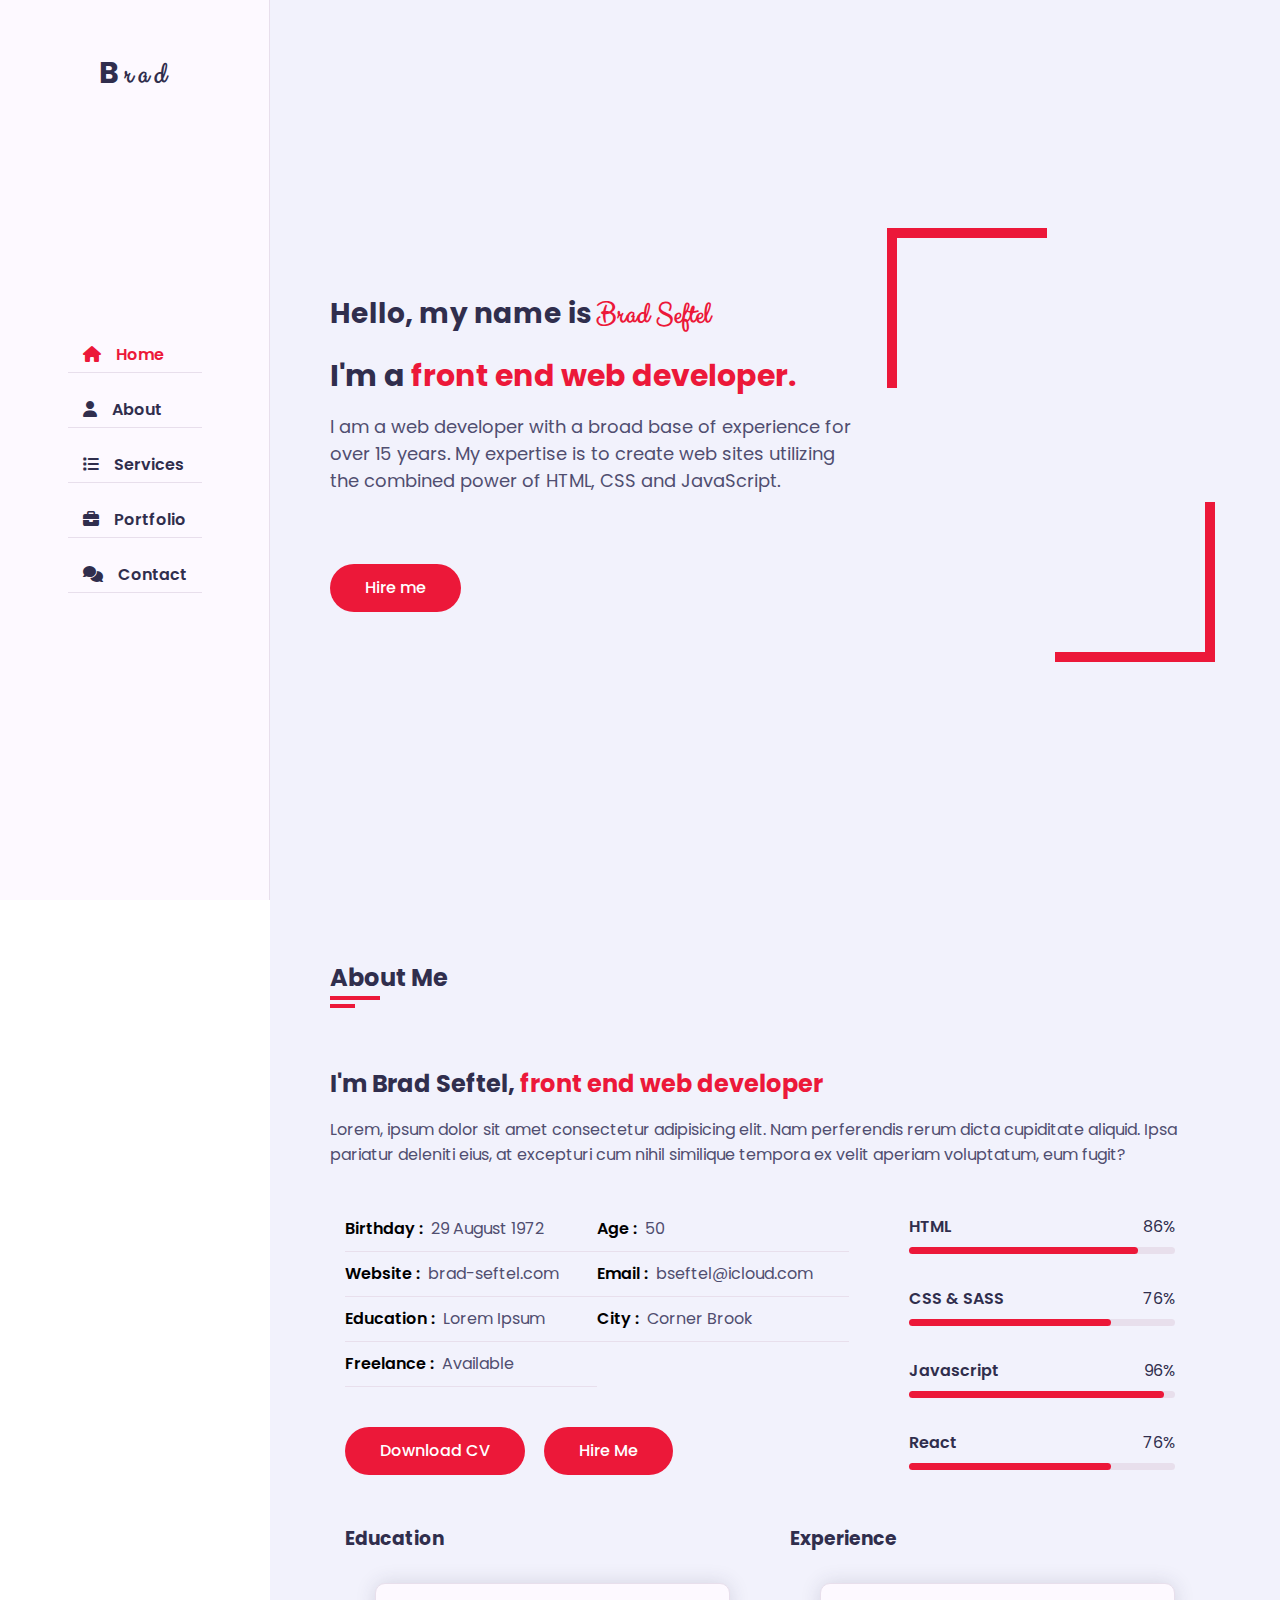
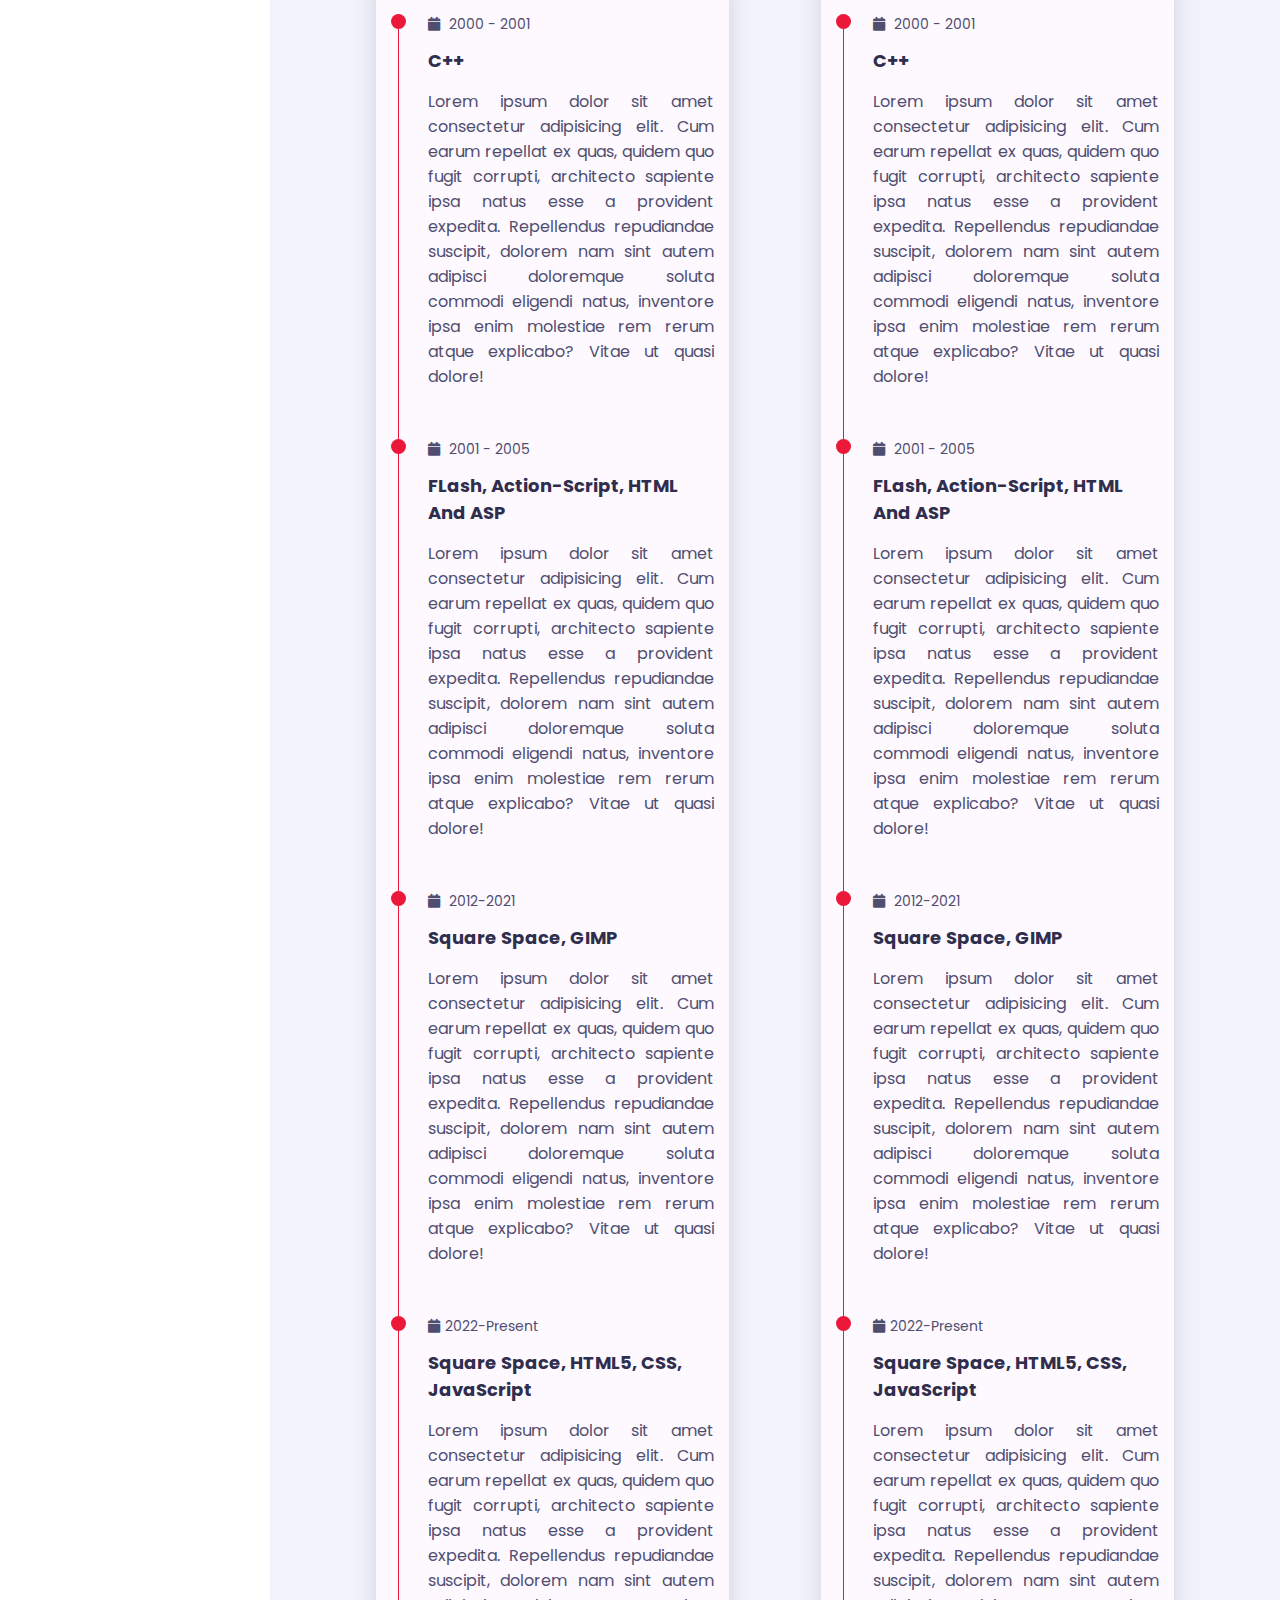
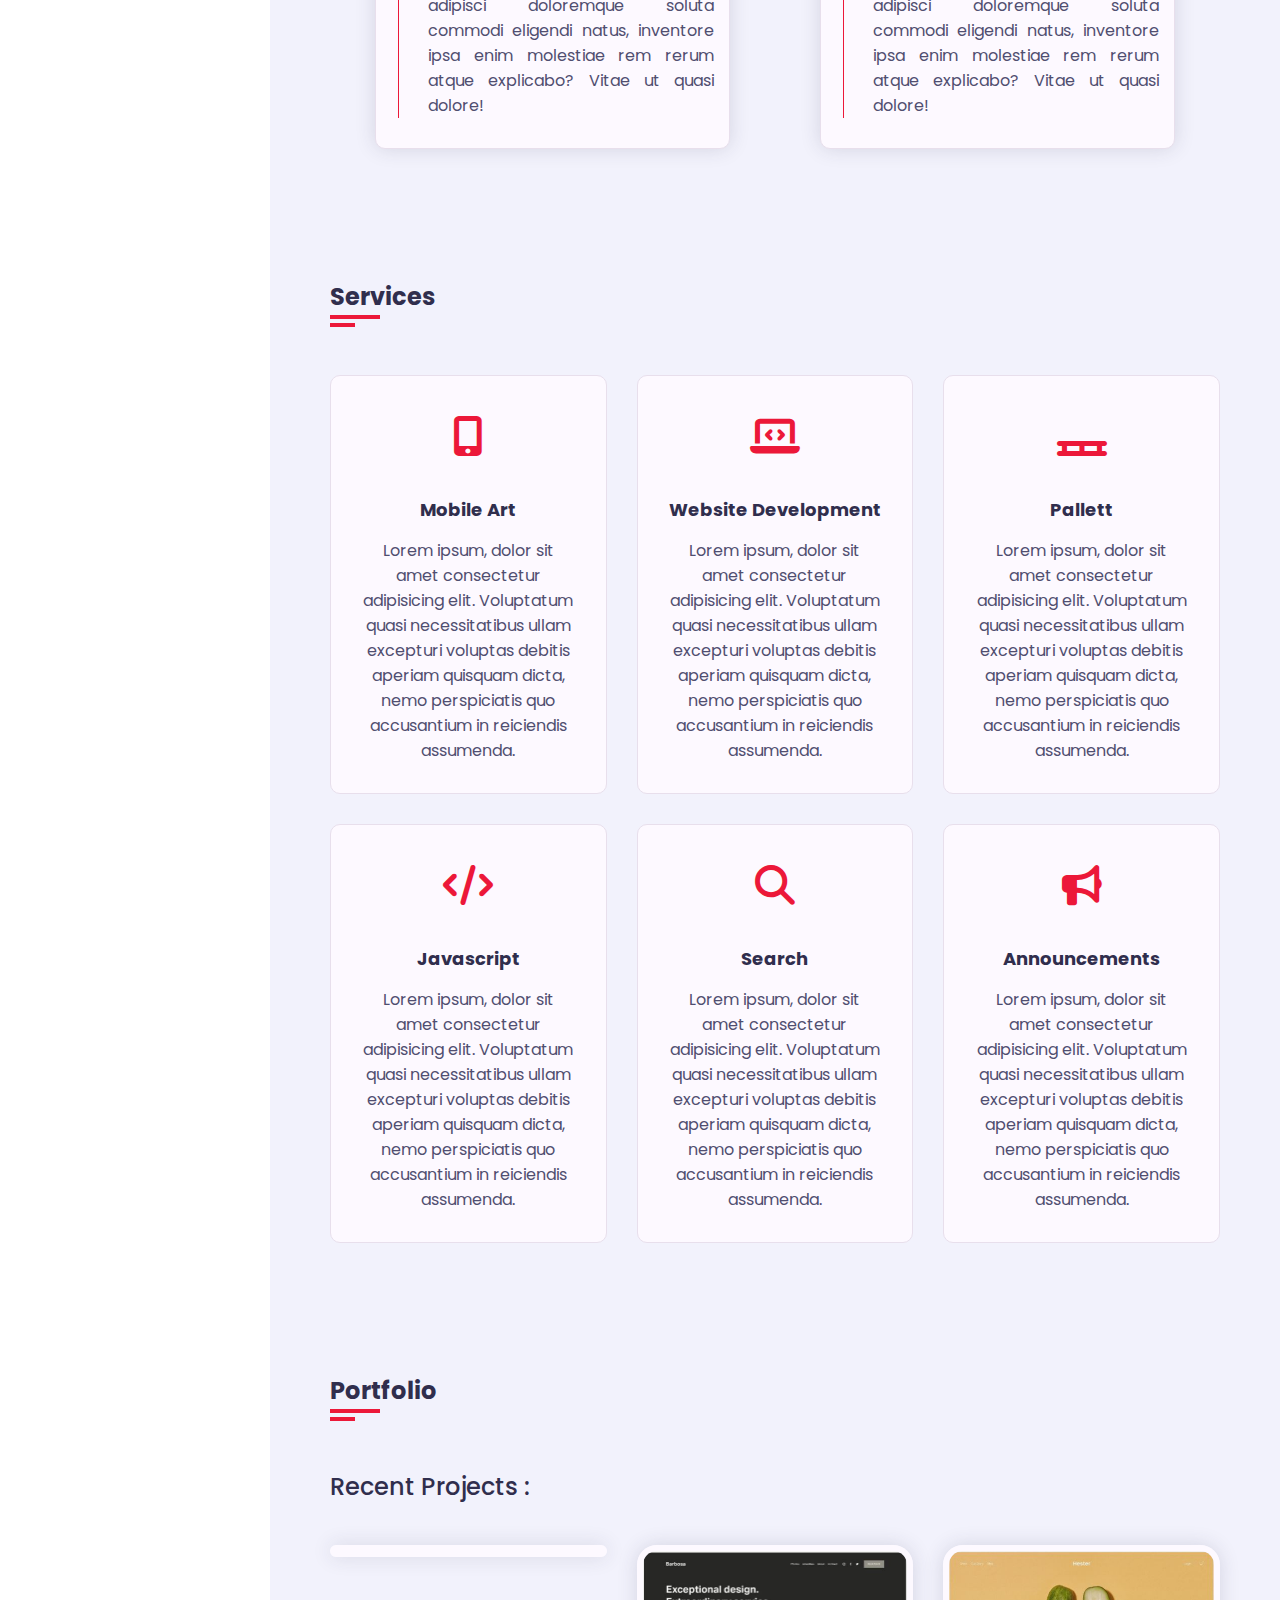
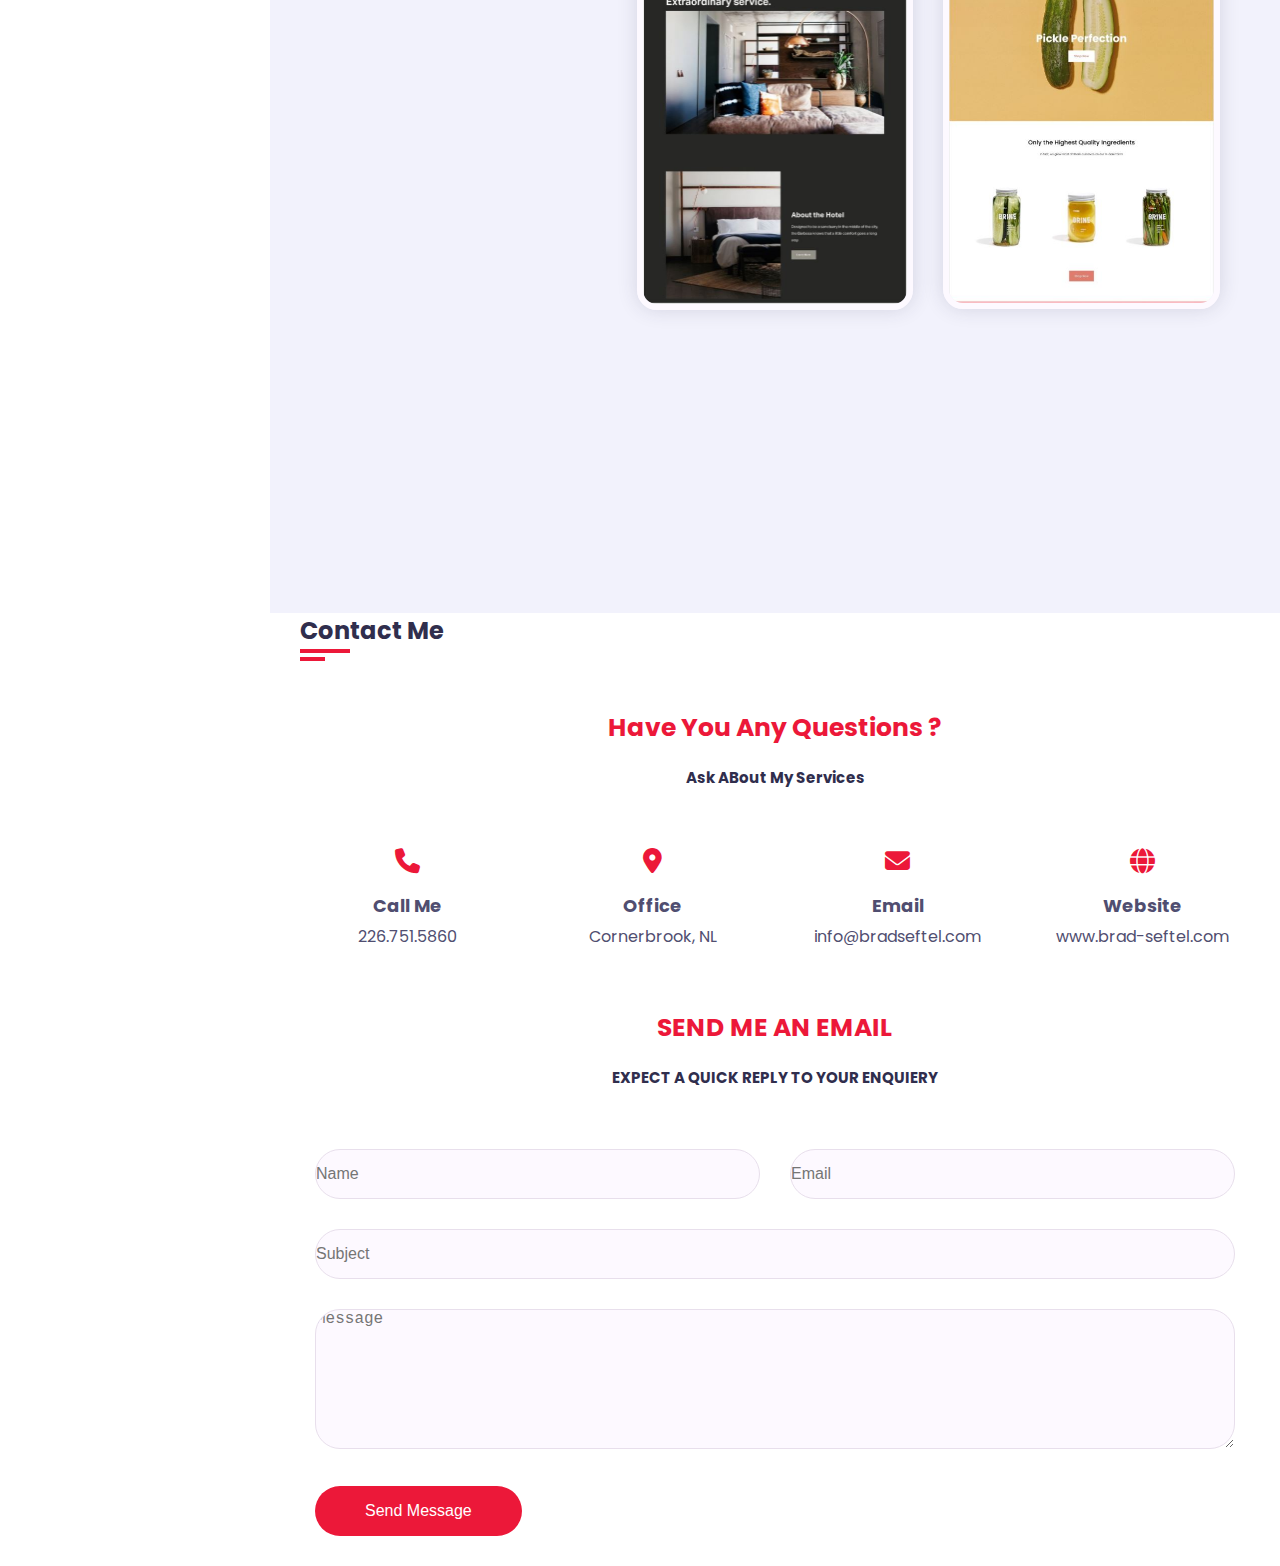
==== Portfolio/index.html @ 66dcc06b "completed basic site" ====
<!DOCTYPE html>
<html lang="en">
  <head name="viewport" content="width=device-width, initial-scale=1">
    <meta charset="utf-8" />

    <!--Link me style sheets-->
    <link rel="stylesheet" type="text/css" href="css/style.css" />
    <link rel="stylesheet" type="text/css" href="css/color.css" />

    <!-- link font-->
    <link rel="stylesheet" href="https://cdnjs.cloudflare.com/ajax/libs/font-awesome/6.2.1/css/all.min.css" />

    <!--Link Google fonts -->
    <link rel="preconnect" href="https://fonts.googleapis.com"/>
    <link rel="preconnect" href="https://fonts.gstatic.com" crossorigin/>
    <link href="https://fonts.googleapis.com/css2?family=Clicker+Script&family=Poppins:wght@300;400;500;600;700&display=swap" rel="stylesheet"/>  
    
    <title>Brad Seftel</title>

  </head>

  <body>
    <!-- Main Container Start -->
    <div class="main-container">
      <!-- ======== Aside Start ========== -->
      <div class="aside">
        <div class="logo">
          <a href="#">B<span>rad</span></a>
        </div>
        <div class="nav-toggler">
          <span></span>
        </div>
        <ul class="nav">
          <li><a href="#" class="active"><i class="fa fa-home"></i>Home</a></li>
          <li><a href="#"><i class="fa fa-user"></i>About</a></li>
          <li><a href="#"><i class="fa fa-list"></i>Services</a></li>
          <li><a href="#"><i class="fa fa-briefcase"></i>Portfolio</a></li>
          <li><a href="#"><i class="fa fa-comments"></i>Contact</a></li>
        </ul>
      </div>
      <!-- ======== Aside End ========== -->

      <!-- ======== Main Content Start ======== -->
      <div class="main-content">
        <!-- ======== Home Section Start ========-->
        <section class="home section">
          <div class="container">
            <div class="row">
              <div class="home-info padd-15">
                <h3 class="hello">Hello, my name is <span class="name">Brad Seftel</span></h3>
                <h3 class="my-profession">I'm a <span class="typing">front end web developer.</span></h3>
                <p>I am a web developer with a broad base of experience for over 15 years. My expertise is to create web sites utilizing the combined power of HTML, CSS and JavaScript.</p>
                <a href="#contact" class="btn hire-me">Hire me</a>
              </div>  
              <div class="home-img padd-15">
                <img src="images/hero.png" alt="">
              </div>
            </div>
          </div>
        </section>
        <!-- ======== Home Section End ========-->
        <!-- ======== About Section Start ========-->
        <section class="about section">
          <div class="container">
            <div class="row">
              <div class="section-title padd-15">
                <h2>About Me</h2>
              </div>
            </div>
            <div class="row">
              <div class="about-content">
                <div class="row">
                  <div class="about-text">
                    <h3>I'm Brad Seftel,<span> front end web developer</span></h3>
                    <p>Lorem, ipsum dolor sit amet consectetur adipisicing elit. Nam perferendis rerum dicta cupiditate aliquid. Ipsa pariatur deleniti eius, at excepturi cum nihil similique tempora ex velit aperiam voluptatum, eum fugit?</p>
                  </div>
                </div> 

                <div class="row"> 
                  <div class="personal-info">
                    <div class="row">
                      <div class="info-item">
                        <p>Birthday : <span>29 August 1972</span></p>
                      </div>
                      <div class="info-item">
                        <p>Age : <span>50</span></p>
                      </div>
                      <div class="info-item">
                        <p>Website : <span>brad-seftel.com</span></p>
                      </div>
                      <div class="info-item">
                        <p>Email : <span>bseftel@icloud.com</span></p>
                      </div>
                      <div class="info-item">
                        <p>Education : <span>Lorem Ipsum</span></p>
                      </div>
                      <div class="info-item">
                        <p>City : <span>Corner Brook</span></p>
                      </div>
                      <div class="info-item">
                        <p>Freelance : <span>Available</span></p>
                      </div>
                    </div>

                    <div class="row">
                      <div class="buttons">
                        <a href="#" class="btn">Download CV</a>
                        <a href="#contact" class="btn hire-me">Hire Me</a>
                      </div>
                    </div>
                  </div>  

                  <div class="skills padd-15">
                    <div class="row">

                      <div class="skill-item padd-15">
                        <h5>HTML</h5>
                        <div class="progress">
                          <div class="progress-in" style="width:86%;"></div>
                          <div class="skill-percent">86%</div>
                        </div>                        
                      </div>

                      <div class="skill-item padd-15">
                        <h5>CSS & SASS</h5>
                        <div class="progress">
                          <div class="progress-in" style="width: 76%;"></div>
                          <div class="skill-percent">76%</div>
                        </div>                                                
                      </div>

                      <div class="skill-item padd-15">
                        <h5>Javascript</h5>
                        <div class="progress">
                          <div class="progress-in" style="width:96%;"></div>
                          <div class="skill-percent">96%</div>
                        </div>                        
                      </div>

                      <div class="skill-item padd-15">
                        <h5>React</h5>
                        <div class="progress">
                          <div class="progress-in" style="width: 76%;"></div>
                          <div class="skill-percent">76%</div>
                        </div>                        
                      </div>
                    </div>
                  </div>
                </div>

                <div class="row">
                  <div class="education padd-15">
                    <h3 class="title">Education</h3>
                    <div class="row">
                      <div class="timeline-box padd-15">
                        <div class="timeline shadow-dark">

                          <!-- ====== timeline item ======== -->
                          <div class="timeline-item">
                            <div class="circle-dot"></div>
                            <h3 class="timeline-date">
                              <i class="fa fa-calendar"></i> 2000 - 2001
                            </h3>
                            <h4 class="timeline-title">C++</h4>
                            <p class="timeline-text">Lorem ipsum dolor sit amet consectetur adipisicing elit. Cum earum repellat ex quas, quidem quo fugit corrupti, architecto sapiente ipsa natus esse a provident expedita. Repellendus repudiandae suscipit, dolorem nam sint autem adipisci doloremque soluta commodi eligendi natus, inventore ipsa enim molestiae rem rerum atque explicabo? Vitae ut quasi dolore!</p>
                          </div>

                          <!-- ====== timeline item ======== -->
                          <div class="timeline-item">
                            <div class="circle-dot"></div>
                            <h3 class="timeline-date">
                              <i class="fa fa-calendar"></i> 2001 - 2005
                            </h3>
                            <h4 class="timeline-title">FLash, Action-Script, HTML and ASP</h4>
                            <p class="timeline-text">Lorem ipsum dolor sit amet consectetur adipisicing elit. Cum earum repellat ex quas, quidem quo fugit corrupti, architecto sapiente ipsa natus esse a provident expedita. Repellendus repudiandae suscipit, dolorem nam sint autem adipisci doloremque soluta commodi eligendi natus, inventore ipsa enim molestiae rem rerum atque explicabo? Vitae ut quasi dolore!</p>
                          </div>

                           <!-- ====== timeline item ======== -->
                           <div class="timeline-item">
                            <div class="circle-dot"></div>
                            <h3 class="timeline-date">
                              <i class="fa fa-calendar"></i> 2012-2021
                            </h3>
                            <h4 class="timeline-title">Square Space, GIMP</h4>
                            <p class="timeline-text">Lorem ipsum dolor sit amet consectetur adipisicing elit. Cum earum repellat ex quas, quidem quo fugit corrupti, architecto sapiente ipsa natus esse a provident expedita. Repellendus repudiandae suscipit, dolorem nam sint autem adipisci doloremque soluta commodi eligendi natus, inventore ipsa enim molestiae rem rerum atque explicabo? Vitae ut quasi dolore!</p>
                          </div>

                          <!-- ====== timeline item ======== -->
                          <div class="timeline-item">
                            <div class="circle-dot"></div>
                            <h3 class="timeline-date">
                              <i class="fa fa-calendar"></i>2022-Present
                            </h3>
                            <h4 class="timeline-title">Square Space, HTML5, CSS, JavaScript</h4>
                            <p class="timeline-text">Lorem ipsum dolor sit amet consectetur adipisicing elit. Cum earum repellat ex quas, quidem quo fugit corrupti, architecto sapiente ipsa natus esse a provident expedita. Repellendus repudiandae suscipit, dolorem nam sint autem adipisci doloremque soluta commodi eligendi natus, inventore ipsa enim molestiae rem rerum atque explicabo? Vitae ut quasi dolore!</p>
                          </div>

                        </div>
                      </div>
                    </div>
                  </div>

                  <div class="experience padd-15">
                    <h3 class="title">Experience</h3>
                    <div class="row">
                      <div class="timeline-box padd-15">
                        <div class="timeline shadow-dark">

                          <!-- ====== timeline item ======== -->
                          <div class="timeline-item">
                            <div class="circle-dot"></div>
                            <h3 class="timeline-date">
                              <i class="fa fa-calendar"></i> 2000 - 2001
                            </h3>
                            <h4 class="timeline-title">C++</h4>
                            <p class="timeline-text">Lorem ipsum dolor sit amet consectetur adipisicing elit. Cum earum repellat ex quas, quidem quo fugit corrupti, architecto sapiente ipsa natus esse a provident expedita. Repellendus repudiandae suscipit, dolorem nam sint autem adipisci doloremque soluta commodi eligendi natus, inventore ipsa enim molestiae rem rerum atque explicabo? Vitae ut quasi dolore!</p>
                          </div>

                          <!-- ====== timeline item ======== -->
                          <div class="timeline-item">
                            <div class="circle-dot"></div>
                            <h3 class="timeline-date">
                              <i class="fa fa-calendar"></i> 2001 - 2005
                            </h3>
                            <h4 class="timeline-title">FLash, Action-Script, HTML and ASP</h4>
                            <p class="timeline-text">Lorem ipsum dolor sit amet consectetur adipisicing elit. Cum earum repellat ex quas, quidem quo fugit corrupti, architecto sapiente ipsa natus esse a provident expedita. Repellendus repudiandae suscipit, dolorem nam sint autem adipisci doloremque soluta commodi eligendi natus, inventore ipsa enim molestiae rem rerum atque explicabo? Vitae ut quasi dolore!</p>
                          </div>

                           <!-- ====== timeline item ======== -->
                           <div class="timeline-item">
                            <div class="circle-dot"></div>
                            <h3 class="timeline-date">
                              <i class="fa fa-calendar"></i> 2012-2021
                            </h3>
                            <h4 class="timeline-title">Square Space, GIMP</h4>
                            <p class="timeline-text">Lorem ipsum dolor sit amet consectetur adipisicing elit. Cum earum repellat ex quas, quidem quo fugit corrupti, architecto sapiente ipsa natus esse a provident expedita. Repellendus repudiandae suscipit, dolorem nam sint autem adipisci doloremque soluta commodi eligendi natus, inventore ipsa enim molestiae rem rerum atque explicabo? Vitae ut quasi dolore!</p>
                          </div>

                          <!-- ====== timeline item ======== -->
                          <div class="timeline-item">
                            <div class="circle-dot"></div>
                            <h3 class="timeline-date">
                              <i class="fa fa-calendar"></i>2022-Present
                            </h3>
                            <h4 class="timeline-title">Square Space, HTML5, CSS, JavaScript</h4>
                            <p class="timeline-text">Lorem ipsum dolor sit amet consectetur adipisicing elit. Cum earum repellat ex quas, quidem quo fugit corrupti, architecto sapiente ipsa natus esse a provident expedita. Repellendus repudiandae suscipit, dolorem nam sint autem adipisci doloremque soluta commodi eligendi natus, inventore ipsa enim molestiae rem rerum atque explicabo? Vitae ut quasi dolore!</p>
                          </div>

                        </div>
                      </div>
                    </div>
                  </div>
                </div>
              </div>
            </div>
          </div>         
        </section>
        <!-- ======== About Section End ========-->
        <!-- ======== Services Section Start ========-->
        <section class="service section">
          <div class="container">
            <div class="row">
              <div class="section-title padd-15">
                <h2>Services</h2>
              </div>
            </div>

            <div class="row">
              <!-- Services Item Start -->
              <div class="service-item padd-15">
                <div class="service-item-inner">
                  <div class="icon">
                    <i class="fa fa-mobile-alt"></i>
                  </div>
                  <h4>Mobile Art</h4>
                  <p>Lorem ipsum, dolor sit amet consectetur adipisicing elit. Voluptatum quasi necessitatibus ullam excepturi voluptas debitis aperiam quisquam dicta, nemo perspiciatis quo accusantium in reiciendis assumenda.</p>
                </div>
              </div>
              <!-- Services Item End --> 
              
               <!-- Services Item Start -->
               <div class="service-item padd-15">
                <div class="service-item-inner">
                  <div class="icon">
                    <i class="fa fa-laptop-code"></i>
                  </div>
                  <h4>Website Development</h4>
                  <p>Lorem ipsum, dolor sit amet consectetur adipisicing elit. Voluptatum quasi necessitatibus ullam excepturi voluptas debitis aperiam quisquam dicta, nemo perspiciatis quo accusantium in reiciendis assumenda.</p>
                </div>
              </div>
              <!-- Services Item End -->

              <!-- Services Item Start -->
              <div class="service-item padd-15">
                <div class="service-item-inner">
                  <div class="icon">
                    <i class="fa fa-pallet"></i>
                  </div>
                  <h4>Pallett</h4>
                  <p>Lorem ipsum, dolor sit amet consectetur adipisicing elit. Voluptatum quasi necessitatibus ullam excepturi voluptas debitis aperiam quisquam dicta, nemo perspiciatis quo accusantium in reiciendis assumenda.</p>
                </div>
              </div>
              <!-- Services Item End -->

               <!-- Services Item Start -->
               <div class="service-item padd-15">
                <div class="service-item-inner">
                  <div class="icon">
                    <i class="fa fa-code"></i>
                  </div>
                  <h4>Javascript</h4>
                  <p>Lorem ipsum, dolor sit amet consectetur adipisicing elit. Voluptatum quasi necessitatibus ullam excepturi voluptas debitis aperiam quisquam dicta, nemo perspiciatis quo accusantium in reiciendis assumenda.</p>
                </div>
              </div>
              <!-- Services Item End -->

              <!-- Services Item Start -->
              <div class="service-item padd-15">
                <div class="service-item-inner">
                  <div class="icon">
                    <i class="fa fa-search"></i>
                  </div>
                  <h4>Search</h4>
                  <p>Lorem ipsum, dolor sit amet consectetur adipisicing elit. Voluptatum quasi necessitatibus ullam excepturi voluptas debitis aperiam quisquam dicta, nemo perspiciatis quo accusantium in reiciendis assumenda.</p>
                </div>
              </div>
              <!-- Services Item End -->

               <!-- Services Item Start -->
               <div class="service-item padd-15">
                <div class="service-item-inner">
                  <div class="icon">
                    <i class="fa fa-bullhorn"></i>
                  </div>
                  <h4>Announcements</h4>
                  <p>Lorem ipsum, dolor sit amet consectetur adipisicing elit. Voluptatum quasi necessitatibus ullam excepturi voluptas debitis aperiam quisquam dicta, nemo perspiciatis quo accusantium in reiciendis assumenda.</p>
                </div>
              </div>
              <!-- Services Item End -->
            </div>
          </div>
        </section>
        <!-- ======== Services Section End ========-->
        <!-- ======== Portfolio Section Start ========-->
        <section class="portfolio section">
          <div class="container">
            <div class="row">
              <div class="section-title padd-15">
                <h2>Portfolio</h2>
              </div>              
            </div>
            <div class="row">
              <div class="portfolio-heading padd-15">
                <h2>Recent Projects :</h2>
              </div>
            </div>
            <div class="row">
              <!-- =========== portfolio item start ========-->
              <div class="portfolio-item padd-15">
                <div class="portfolio-item-inner shadow-dark">
                  <div class="portfolio-img">
                    <img src="images/portfolio-1.jpg" alt="">
                  </div>
                </div>
              </div>
              <!-- =========== portfolio item end ========-->

               <!-- =========== portfolio item start ========-->
               <div class="portfolio-item padd-15">
                <div class="portfolio-item-inner shadow-dark">
                  <div class="portfolio-img">
                    <img src="images/portfolio-2.jpg" alt="">
                  </div>
                </div>
              </div>
              <!-- =========== portfolio item end ========--> 
              
               <!-- =========== portfolio item start ========-->
               <div class="portfolio-item padd-15">
                <div class="portfolio-item-inner shadow-dark">
                  <div class="portfolio-img">
                    <img src="images/portfolio-3.jpg" alt="">
                  </div>
                </div>
              </div>
              <!-- =========== portfolio item end ========--> 
            </div>
          </div>
        </section>           
        <!-- ======== Portfolio Section End ========-->

        <!-- ======== Contact Section Start ========-->
        <section class="contact">

          <div class="container">

            <div class="row">
              <div class="section-title padd-15">
                <h2>Contact Me</h2>
              </div>              
            </div>

            <h3 class="contact-title padd-15">Have You Any Questions ?</h3>
            <h4 class="contact-sub-title">Ask ABout My Services</h4>

            <div class="row">
              <!--  ================== Contact Info Item Start ====================  -->
              <div class="contact-info-item padd-15">
                <div class="icon"> <i class="fa fa-phone"></i></div>
                <h4>Call Me</h4>
                <p>226.751.5860</p>
              </div>
              <!--  ================== Contact Info Item End ====================  -->

              <!--  ================== Contact Info Item Start ====================  -->
              <div class="contact-info-item padd-15">
                <div class="icon"> <i class="fa fa-map-marker-alt"></i></div>
                <h4>Office</h4>
                <p>Cornerbrook, NL</p>
              </div>
              <!--  ================== Contact Info Item End ====================  -->

              <!--  ================== Contact Info Item Start ====================  -->
              <div class="contact-info-item padd-15">
                <div class="icon"> <i class="fa fa-envelope"></i></div>
                <h4>Email</h4>
                <p>info@bradseftel.com</p>
              </div>
              <!--  ================== Contact Info Item End ====================  -->

              <!--  ================== Contact Info Item Start ====================  -->
              <div class="contact-info-item padd-15">
                <div class="icon"> <i class="fa fa-globe"></i></div>
                <h4>Website</h4>
                <p>www.brad-seftel.com</p>
              </div>
              <!--  ================== Contact Info Item End ====================  -->             
            </div>
            <h3 class="contact-title padd-15">SEND ME AN EMAIL</h3>
            <h4 class="contact-sub-title padd-15">EXPECT A QUICK REPLY TO YOUR ENQUIERY</h4>
            
            <!--  ================== Contact Form ====================  -->  
            <div class="row">
              <div class="contact-form pad-15">

                <div class="row">
                  <div class="form-item col-6 padd-15">
                    <div class="form-group">
                      <input type="text" class="form-control" placeholder="Name">
                    </div>
                  </div>                
                
                  <div class="form-item col-6 padd-15">
                    <div class="form-group">
                      <input type="email" class="form-control" placeholder="Email">
                    </div>
                  </div>                
                </div>
                                
                <div class="row">
                  <div class="form-item col-12 padd-15">
                    <div class="form-group">
                      <input type="text" class="form-control" placeholder="Subject">
                    </div>
                  </div>
                </div>

                <div class="row">
                  <div class="form-item col-12 padd-15">
                    <div class="form-group">
                      <textarea name="" id="" class="form-control" placeholder="Message"></textarea>
                    </div>
                  </div>
                </div>                

                <div class="row">
                  <div class="form-item col-12 padd-15">
                    <button type="submit" class="btn">Send Message</button>
                  </div>
                </div>

              </div>
            </div>
          </div>
        </section>
         <!-- ======== Contact Section End ========-->

      </div>
      <!--======== Main Content End ========-->
    </div>
    <!--======== Main Container End ========-->

    <!--======== JS Files ======== -->
    <script src="js/script.js"></script>
  </body>
</html>
---- Portfolio/css/style.css ----
:root{
    --bg-black-900:#f2f2fc;
    --bg-black-100:#fdf9ff;
    --bg-black-50:#e8dfec;
    --text-black-900:#302e4d;
    --text-black-700:#504e70;
}

body{
    line-height: 1.5;
    font-size: 16px;
    font-family: 'Poppins', sans-serif;
}

/* universal selector */
*
{
    margin: 0;
    padding: 0;
    outline: none;
    text-decoration: none;
    box-sizing: border-box;
}

::before; ::after{
    box-sizing: border-box;
}

ul{
    list-style:none;
}

.section{
    background:var(--bg-black-900);
    min-height: 100vh;
    display: block; 
    padding:0 30px ;
    top: 0;
    right: 0;
    z-index: 0;
    opacity: 1;
}

.hidden{
    display: none !important;
}

.main-content{
   padding-left: 270px;
}

.padd-15{
    padding-left: 15px;
    padding-right: 15px;
}

.container{
    max-width: 90rem;
    width: 100%;   
    margin: auto;
}

.section .container{
    padding-top: 60px;
    padding-bottom: 70px;
}

.section-title{
    flex: 0 0 100%;
    max-width: 100%;
    margin-bottom:60px;
}

.section-title h2{
    font-zize: 40px;
    color: var(--text-black-900);
    font-weight:700;
    position: relative;
}

.section-title h2::before{
    content:"";
    height:4px;
    width:50px;
    background-color:var(--skin-color);
    position:absolute;
    top:100%;
    left:0;
}

.section-title h2::after{
    content:"";
    height:4px;
    width:25px;
    background-color:var(--skin-color);
    position:absolute;
    top:100%;
    left:0;
    margin-top: 8px;
}

.row{
    display: flex;
    flex-wrap: wrap;
    margin-left: 15px;
    margin-right: 15px;
    position: relative;
}

.btn{
    font-size: 16px;
    font-weight: 500;
    padding: 12px 35px;
    color: white;
    border-radius: 40px;    
    display: inline-block;
    white-space: nowrap;
    border: none;
    background: var(--skin-color);
    transition: all 0.3s ease;

}

.btn:hover{
    transform: scale(1.05);
}

.shadow-dark{
    box-shadow: 0 0 20px rgba(48, 46, 77, 0.15);
}


/* ASIDE */

.aside{
    width: 270px;
    background: var(--bg-black-100);
    position: fixed;
    left: 0;
    top: 0;
    padding: 10px ;
    height: 100%;
    border-right: 1px solid var(--bg-black-50);
    display: flex;
    justify-content: center;
    align-items: center;
    z-index: 10;
}

.aside .logo{
    position: absolute;
    top: 50px;
    font-size: 30px;
    text-transform: capitalize;
    
}

.aside .logo a{
    color: var(--text-black-900);
    font-weight: 700;
    padding: 15px 20px;
    font-size: 30px;
    letter-spacing: 5px;
    position: relative;
}

.aside .logo a span{
    font-family: 'Clicker Script', cursive;
    font-family: 40px;
}

.aside .logo a::before{
    content: : '';
    position: absolute;
    width: 20px;
    height: 20px;
    border-bottomn: 5px solid var(--skin-color);
    border-left: 5px solid var(--skin-color);
    bottom: 0;
    left: 0;
}

.aside .logo a::after{
    content: : '';
    position: absolute;
    width: 20px;
    height: 20px;
    border-bottomn: 5px solid var(--skin-color);
    border-left: 5px solid var(--skin-color);
    top : 0;
    right: 0;
}

.aside .nav-toggler{
    height: 40px;
    width: 45px;
    border: 1 px solid var(--bg-black-50);
    cursor: pointer;
    position: fixed;
    left: 300px;
    top: 20px;
    border-radius: 5px
    backround: var(--bg-black-100);
    display:flex;
    align-items: center;
    justify-content:center;
}

.aside .nav-toggler span{
    height: 2px;
    width: 18px;
    background-image: var(--skin-color);
    display: inline-block;
    position: relative;
}

.aside .nav-toggler span::before{
    content: : '';
    position: absolute;
    width: 18px;
    height: 2px;
    backround: var(--skin-color);
    top:6px;
    left: 0px;

}

.aside .nav-toggler span::after{
    content: : '';
    position: absolute;
    width: 18px;
    height: 2px;
    backround: var(--skin-color);
    top:6px;
    left: 0px;

}

.aside .nav{
    margin-top: 50px;

}

.aside .nav li{
    margin-bottom: 20px;
    display: block;
}

.aside .nav li a{
    font-size: 16px;
    font-weight: 600;
    display: block;
    border-bottom: 1px solid var(--bg-black-50);
    color: var(--text-black-900);
    padding: 5px 15px;
}

.aside .nav li a.active{
    color: var(--skin-color);
}

.aside .nav li a i{
    margin-right: 15px;

}

/* home */
.home{
    min-height: 100vh;
    display: flex;
    color: var(--text-black-900);
}

.home .home-info{
    flex:0 0 60%;
    max-width: 60%;
}

h3.hello{
    font-size: 28px;
    margin: 15px 0;
}

h3.hello span{
    font-family:'Clicker Script';
    font-size: 30px;
    font-weight: 700;
    color: var(--skin-color);
}

h3.my-profession{
    font-size: 30px;
    margin: 15px 0;
}

.typing
{
    color: var(--skin-color);
}

.home-info p{
    margin-bottom: 70px;
    font-size: 18px;
    color: var(--text-black-700);
}

.home .home-img{
    flex:0 0 40% ;
    max-width: 40%;    
    text-align: center;
    position: relative;    
}


.home-img::before{
    content: '';
    position: absolute;
    height: 150px;
    width: 150px;
    border-top: 10px solid var(--skin-color);
    border-left: 10px solid var(--skin-color);    
    left: 20px;
    top: -50px;    
}

.home-img::after{
    content: '';
    position: absolute;
    height: 150px;
    width: 150px;
    border-bottom: 10px solid var(--skin-color);
    border-right: 10px solid var(--skin-color);
    right:  20px;
    bottom:-50px;
}

.home .home-img img{
    margin:auto;
    border-radius:5px;
    height: 400px;
}

/* About */
.about .about-content{
 flex: 0 0 100%;
 max-width: 100%;
}

.about .about-content .about-text{
    flex: 0 0 100%;
    max-width: 100%;
}

.about .about-content .about-text h3{
    font-size:24px;
    margin-bottom:15px;
    font-weight: 700;
    color: var(--text-black-900);
}

.about .about-content .about-text h3 span{
    color: var(--skin-color);
}

.about .about-content .about-text p{
    font-size:16px;
    line-height:25px;
    color: var(--text-black-700);
}

.about .about-content .personal-info{
    flex: 0 0 60%;
    max-width: 60%;    
    margin-top: 40px;
}
.about .about-content .personal-info .info-item{
    flex: 0 0 50%;
    max-width: 50%;  
}

.about .about-content .personal-info .info-item p{
font-weight: 600;
padding: 10px 0;
font-size: 14;
border-bottom:1px solid var(--bg-black-50);
}
.about .about-content .personal-info .info-item p span{
    font-weight:400;
    color: var(--text-black-700);
    margin-left: 4px;
    display:inline-block;
}

.about .about-content ,.personal-info .buttons{
    margin-top: 30px;
}

.about .about-content ,.personal-info .buttons .btn{
    margin-right: 15px;
    margin-top: 10px;
}

.about .about-content .skills{
    flex: 0 0 40%;
    max-width: 40%;    
    margin-top: 40px;  
}

.about .about-content .skills .skill-item{
flex: 0 0 100%;
max-width: 100%;
}

.about .about-content .skills .skill-item h5{
    line-height: 40px;
    font-weight: 600;
    font-size: 16px;
    color: var(--text-black-900);
    text-transform: capitalize;
}

.about .about-content .skills .skill-item .progress{
background-color: var(--bg-black-50);
height: 7px;
border-radius: 4px;
width: 100%;
position: relative;
}

.about .about-content .skills .skill-item{
    margin-bottom: 25px;
}

.about .about-content .skills .skill-item .progress .progress-in{
    position: absolute;
    left: 0;
    top: 0;
    height: 100%;
    border-radius: 4px;
    background-color: var(--skin-color)
}

.about .about-content .skills .skill-item .skill-percent{
    position: absolute;
    right: 0;
    color: var(--text-black-900);
    top: -40px;
    font-weight: 400;
    line-height: 40px;
}

.about .about-content .education,
.about .about-content .experience{
    flex: 0 0 50%;
    max-width: 50%;
    margin-top: 30px;
    color: var(--text-black-900);    
}

.about .about-content h3.title{
    font-size: 24;
    margin-bottom: 30px;
    font-weight: 700;
    color: var(--text-black-900);
}

.about .about-content .timeline-box{
    flex: 0 0 100%;
    max-width: 100%;
}

.about .about-content .timeline{
    background-color: var(--bg-black-100);
    padding: 30px 15px;
    border: 1px solid var(--bg-black-50);
    border-radius: 10px;
    width: 100%;
    position: relative;
}

.about .about-content .timeline .timeline-item {
    position: relative;
    padding-left: 37px;
    padding-bottom: 50px;
}

.about .about-content .timeline .timeline-item:last-child {
    padding-bottom: 0;
}

.about .about-content .timeline .timeline-item::before {
    content: "";
    width: 1px;
    position: absolute;    
    height: 100%;
    left: 7px;
    top: 0;
    background-color: var(--skin-color);
}

.about .about-content .timeline .circle-dot {
    position: absolute;
    left: 0;
    top: 0;
    height: 15px;
    width: 15px;border-radius: 50%;
    background-color: var(--skin-color);
}

.about .about-content .timeline .timeline-date {
    font-weight: 400;
    font-size: 14px;
    margin-bottom: 12px;
    color: var(--text-black-700);
}

.about .about-content .timeline .timeline-date  .fa {
    margin-right: 5px;    
}

.about .about-content .timeline .timeline-title {
    font-weight: 700;
    font-size: 18px;
    margin-bottom: 15px;
    text-transform: capitalize;
    color: var(--text-black-900);    
}

.about .about-content .timeline .timeline-text {
    line-height: 25px;
    font-size: 16px;
    text-align: justify;
    color: var(--text-black-700);
}

/* sevice section */ 

.service .container {
    padding-bottom: 40px;
}

.service .service-item{
    margin-bottom: 30px;
    flex: 0 0 33.333%;
    max-width: 33.333%;
}

.service .service-item .service-item-inner {
    background-color:  var(--bg-black-100);
    border: 1px solid var(--bg-black-50);
    border-radius: 10px;
    padding: 30px;
    text-align: center;
    transition: all 0.35s ease;
}

.service .service-item .service-item-inner:hover{
    box-shadow: 0 0 20px rgba(48, 46, 77, alpha), 0.15);
}

.service .service-item .service-item-inner .icon {
    height: 60px;
    width: 60px;
    border-radius: 50%;
    display: block;
    
    margin: 0 auto 30px;
    text-align: center;
    transition: all 0.3s ease;
}

.service .service-item .service-item-inner .icon .fa {
    font-size: 40px;
    line-height: 60px;
    color: var(--skin-color);
    transition: all 0.3s ease;
}

.service .service-item .service-item-inner:hover .icon{
    background-color:var(--skin-color);
}

.service .service-item .service-item-inner:hover .icon .fa{
    font-size: 25px;
    color: #ffffff;
}

.service .service-item .service-item-inner h4{
    font-size: 18px;
    margin-bottom: 15px;
    color: var(--text-black-900);
    font-weight: 700;
    text-transform: capitalize;
}

.service .service-item .service-item-inner p{
    font-size: 16px;
    color: var(--text-black-700);
    line-height: 25px;
}

/* portfolio section */

.portfolio .container{
    padding-bottom: 40px;
}

.portfolio .portfolio-heading{
    flex: 0 0 100%;
    max-width: 100%;
    margin-bottom: 40px;
}

.portfolio .portfolio-heading h2{
    color: var(--text-black-900);
    font-weight: 500;
}


.portfolio .portfolio-item {
    flex: 0 0 33.33%;
    max-width: 33.33%;
    margin-bottom: 30px;
}

.portfolio .portfolio-item-inner {
    border: 6px solid var(--bg-black-100);
    border-radius: 20px;
    overflow: hidden;
    cursor: pointer;
}

.portfolio .portfolio-item-inner .portfolio-img img{
    width: 100%;
    display: block;
}

/** contact section**/

.contact-title{
    color: var(--skin-color);
    text-align: center;
    font-size: 25px;
    margin-bottom: 20px;
}

.contact-sub-title{
    color: var(--text-black-900);
    text-align: center;
    font-size: 15px;
    margin-bottom: 60px;
}


.contact .contact-info-item {
    flex: 0 0 100%;
    max-width: 25%;
    text-align: center;
    margin-bottom: 60PX;
}

.contact .contact-info-item .icon {
    display: inline-block ;
}

.contact .contact-info-item .icon .fa {
    font-size: 25px;
    color: var(--skin-color);
}

.contact .contact-info-item h4 {
    font-size: 18px;
    font-weight: 700;
    color: var(--text-black-700);
    text-transform: capitalize;
    margin: 15px 0 5px;
}

.contact .contact-info-item p {
    font-size: 16px;
    line-height: 25px;
    color: var(--text-black-700);
    font-weight: 400;
}

.contact .contact-form {
    flex: 0 0 100%;
    max-width: 100%;
}

.contact .contact-form .col-6{
    flex: 0 0 50%;
    max-width: 50%;   
}

.contact .contact-form .col-12{
    flex: 0 0 100%;
    max-width: 100%;       
}

.contact .contact-form .form-item{
    margin-bottom: 30px;
}

.contact .contact-form .form-item .form-control{
    width: 100%;
    height: 50px;
    border-radius: 25px;
    background: var(--bg-black-100);
    border: 1px solid var(--bg-black-50);
    padding: 10px 25;
    font-size: 16px;
    color: var(--text-black-700);
    transition: all 0.3s ease;
}


.contact .contact-form .form-item .form-control:focus{
    box-shadow: 0 0 20px rgba(48, 47, 77, 0.15);
}

.contact .contact-form .form-item textarea.form-control{
    height: 140px;
}

.contact .contact-form .btn{
    height: 50px;
    padding: 0 50px;
}
---- Portfolio/css/color.css ----
:root
{
    --skin-color: #ec1839;
}
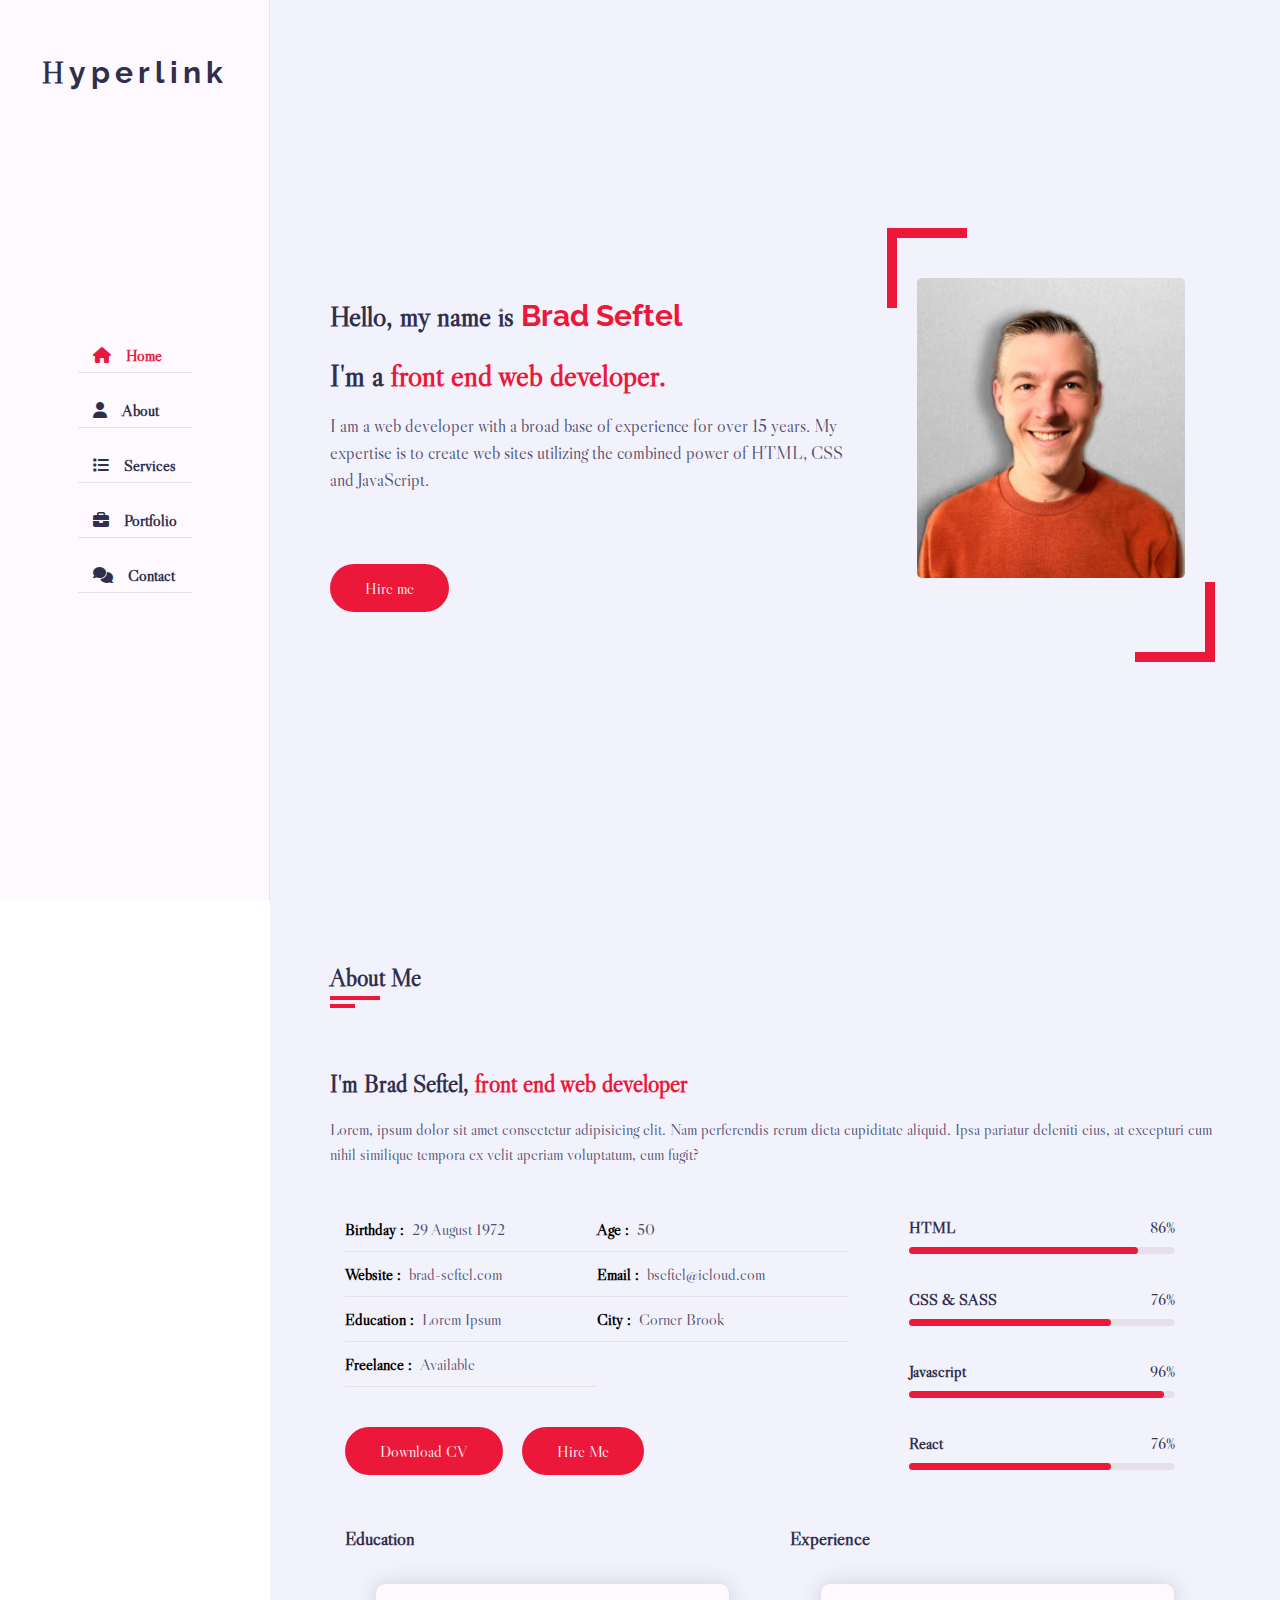
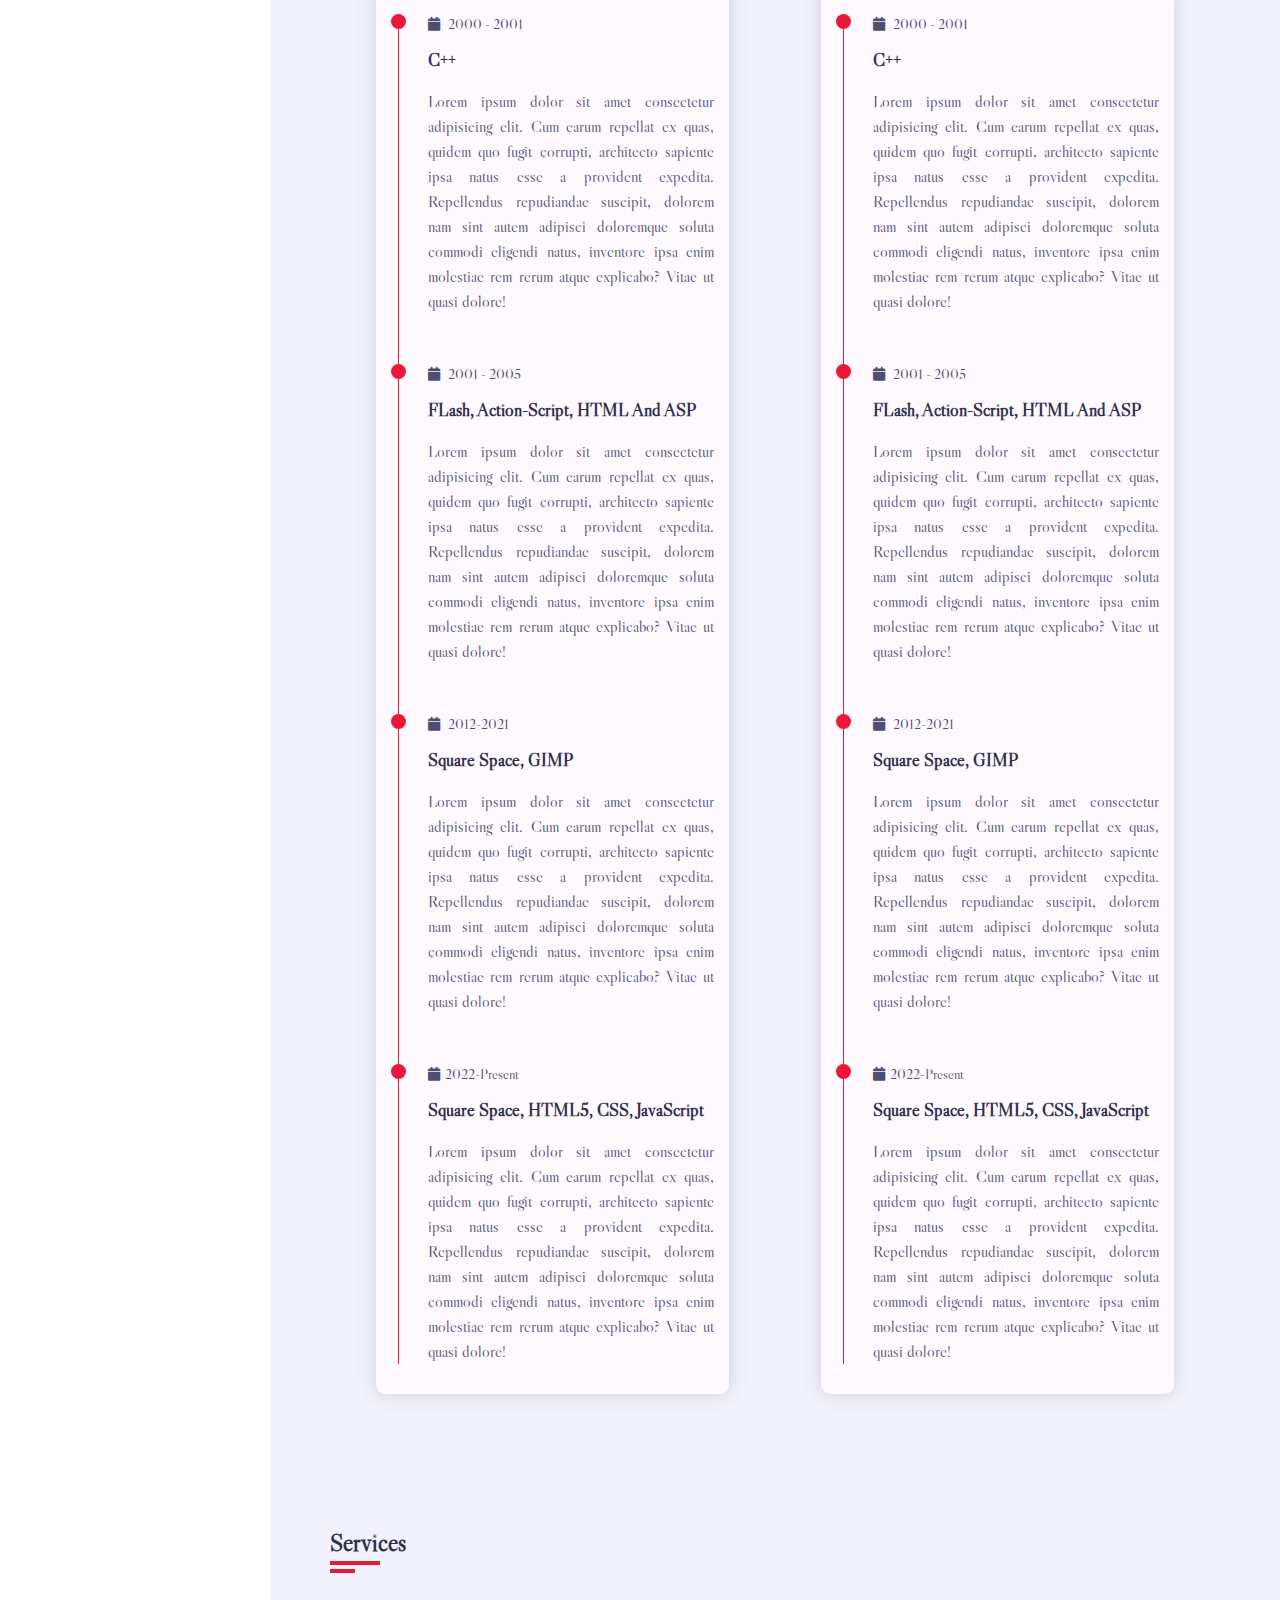
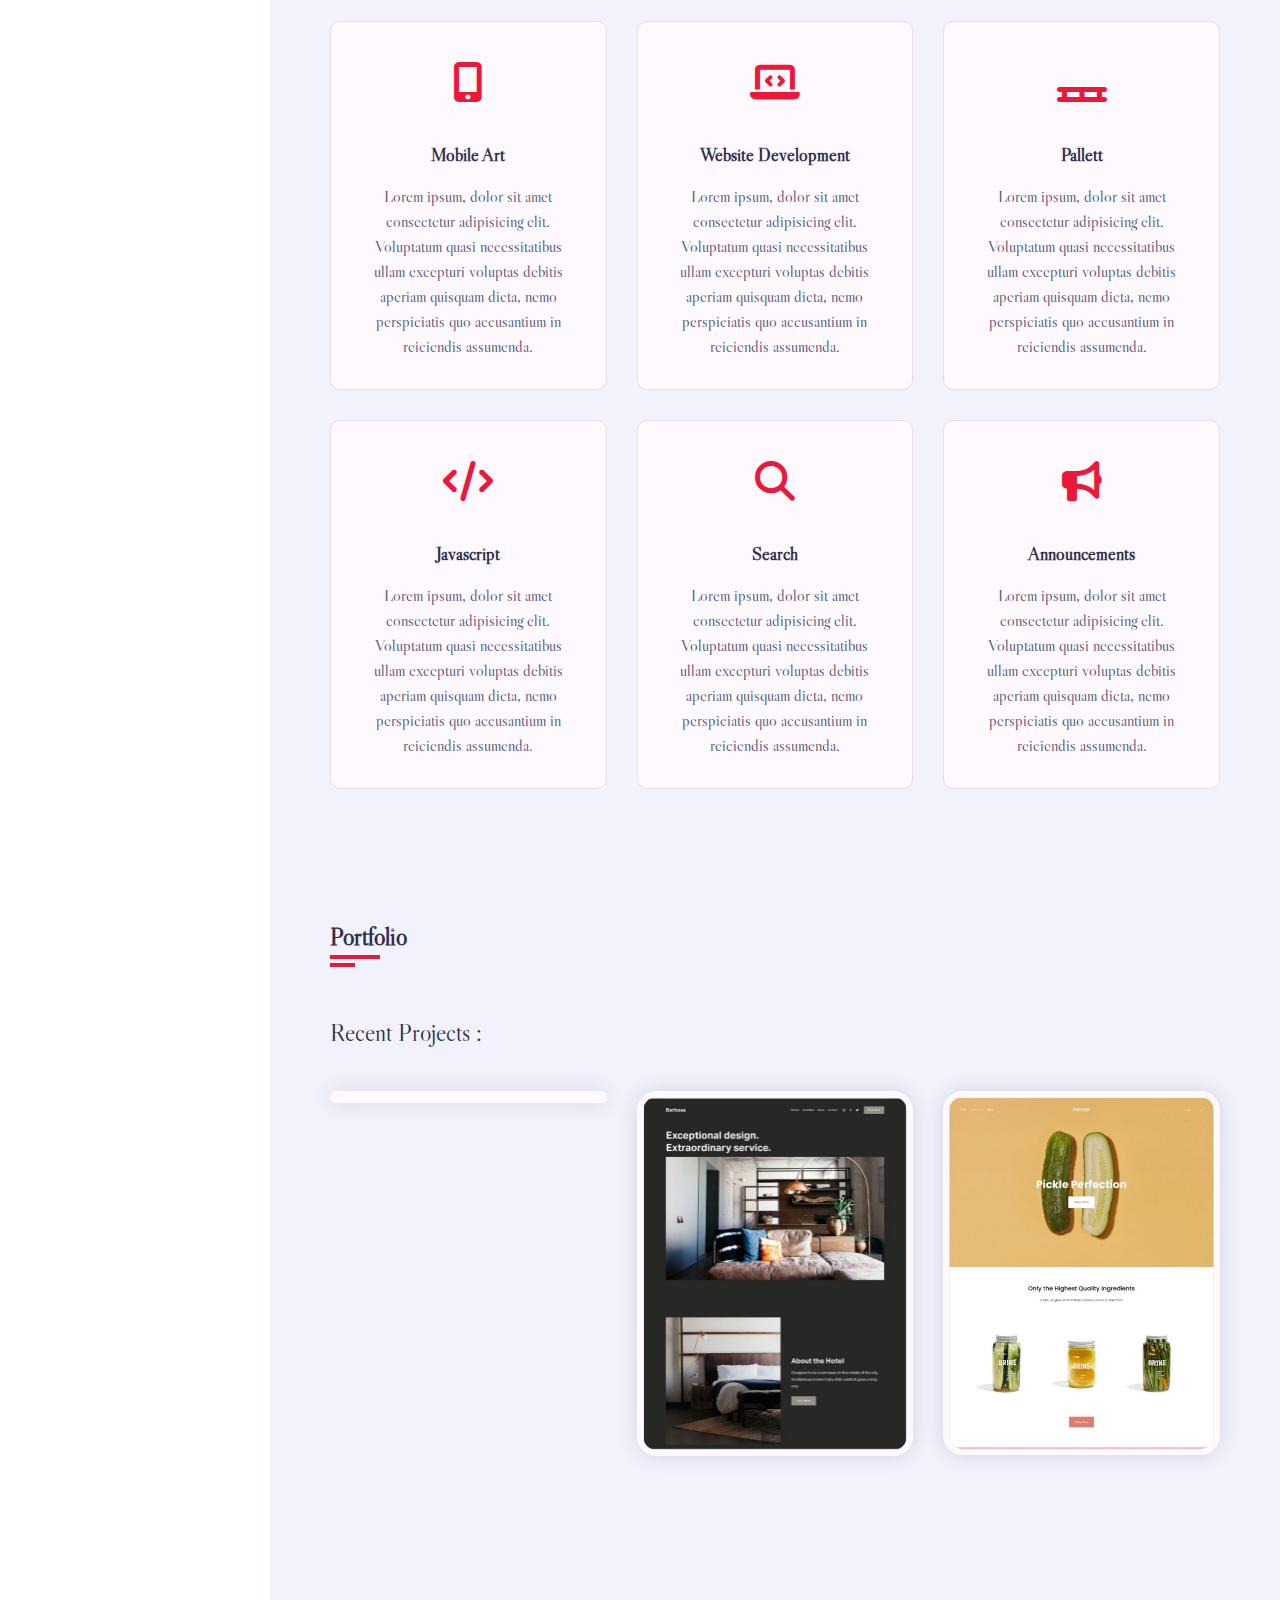
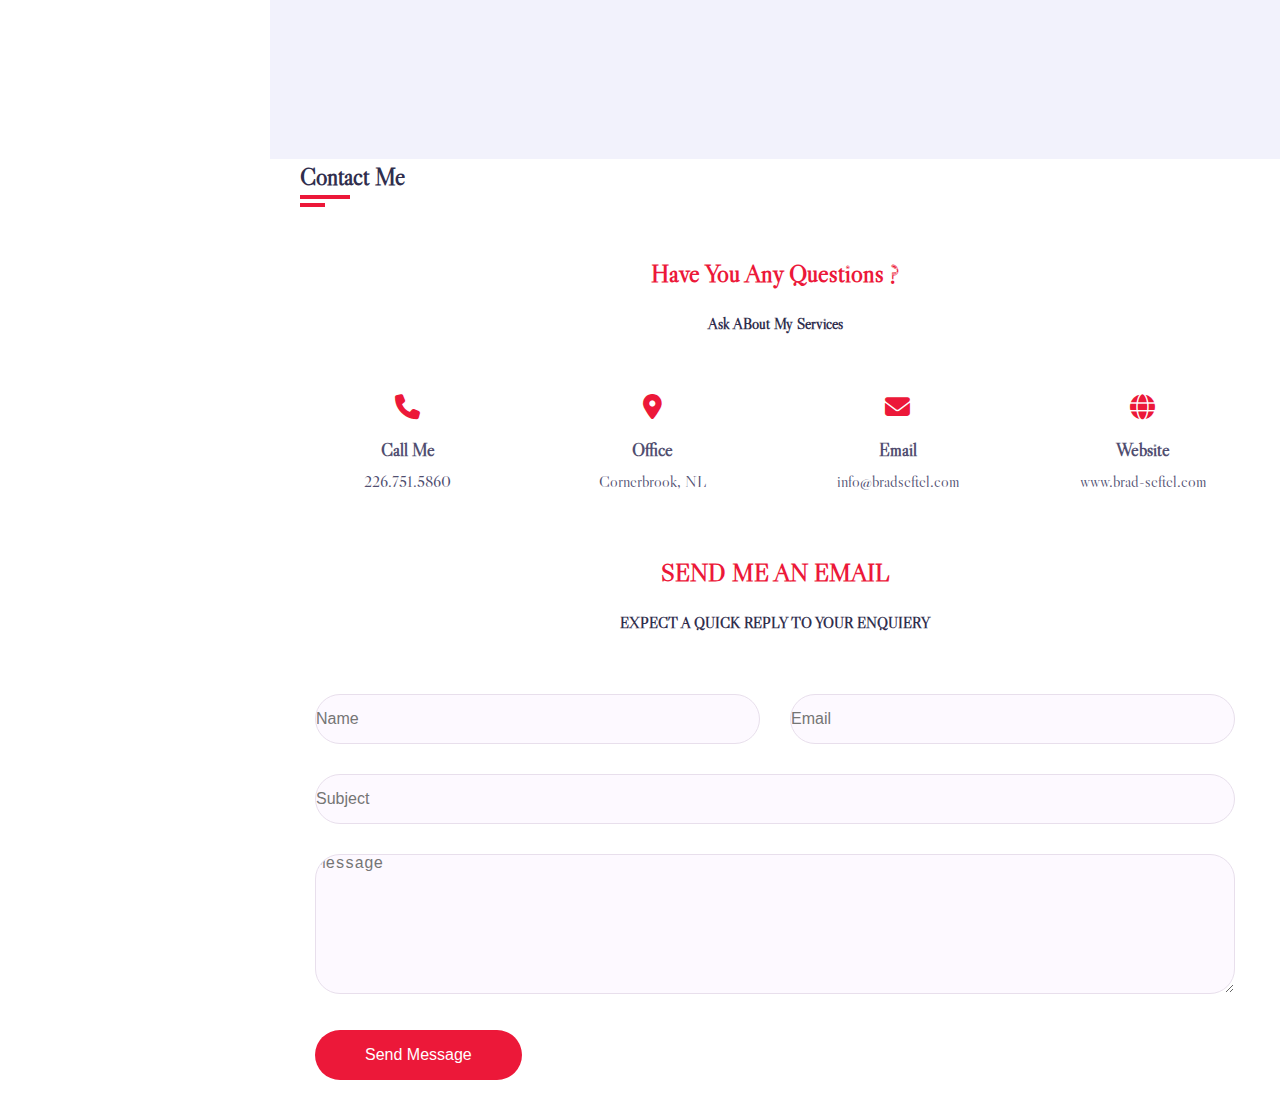
==== commit a3f681ca: "font changes" ====
--- a/Portfolio/index.html
+++ b/Portfolio/index.html
@@ -7,13 +7,17 @@
     <link rel="stylesheet" type="text/css" href="css/style.css" />
     <link rel="stylesheet" type="text/css" href="css/color.css" />
 
-    <!-- link font-->
-    <link rel="stylesheet" href="https://cdnjs.cloudflare.com/ajax/libs/font-awesome/6.2.1/css/all.min.css" />
-
-    <!--Link Google fonts -->
+    <!-- 
     <link rel="preconnect" href="https://fonts.googleapis.com"/>
     <link rel="preconnect" href="https://fonts.gstatic.com" crossorigin/>
-    <link href="https://fonts.googleapis.com/css2?family=Clicker+Script&family=Poppins:wght@300;400;500;600;700&display=swap" rel="stylesheet"/>  
+    <link rel="stylesheet" href="https://fonts.googleapis.com/css2?family=Clicker+Script&family=Poppins:wght@300;400;500;600;700&display=swap"/>
+    
+    -->    
+
+    <!--Link Google fonts and Icons-->
+    <link rel="stylesheet" href="https://cdnjs.cloudflare.com/ajax/libs/font-awesome/6.2.1/css/all.min.css" />
+    <link rel="stylesheet" href="https://fonts.googleapis.com/css?family=Libre+Caslon+Display">
+    <link rel="stylesheet" href="https://fonts.googleapis.com/css?family=Raleway">    
     
     <title>Brad Seftel</title>
 
@@ -22,14 +26,17 @@
   <body>
     <!-- Main Container Start -->
     <div class="main-container">
+
       <!-- ======== Aside Start ========== -->
       <div class="aside">
         <div class="logo">
-          <a href="#">B<span>rad</span></a>
+          <a href="#">H<span>yperlink</span></a>
         </div>
+
         <div class="nav-toggler">
           <span></span>
         </div>
+
         <ul class="nav">
           <li><a href="#" class="active"><i class="fa fa-home"></i>Home</a></li>
           <li><a href="#"><i class="fa fa-user"></i>About</a></li>
@@ -37,6 +44,7 @@
           <li><a href="#"><i class="fa fa-briefcase"></i>Portfolio</a></li>
           <li><a href="#"><i class="fa fa-comments"></i>Contact</a></li>
         </ul>
+
       </div>
       <!-- ======== Aside End ========== -->
 
@@ -53,7 +61,7 @@
                 <a href="#contact" class="btn hire-me">Hire me</a>
               </div>  
               <div class="home-img padd-15">
-                <img src="images/hero.png" alt="">
+                <img src="images/hero.jpeg" alt="">
               </div>
             </div>
           </div>
@@ -67,6 +75,7 @@
                 <h2>About Me</h2>
               </div>
             </div>
+
             <div class="row">
               <div class="about-content">
                 <div class="row">
--- a/Portfolio/css/style.css
+++ b/Portfolio/css/style.css
@@ -9,7 +9,7 @@
 body{
     line-height: 1.5;
     font-size: 16px;
-    font-family: 'Poppins', sans-serif;
+    font-family: 'Libre Caslon Display', sans-serif;
 }
 
 /* universal selector */
@@ -165,11 +165,11 @@
 }
 
 .aside .logo a span{
-    font-family: 'Clicker Script', cursive;
+    font-family: 'Raleway', sans-serif;
     font-family: 40px;
 }
 
-.aside .logo a::before{
+.aside .logo a::before {
     content: : '';
     position: absolute;
     width: 20px;
@@ -282,7 +282,7 @@
 }
 
 h3.hello span{
-    font-family:'Clicker Script';
+    font-family:'Raleway';
     font-size: 30px;
     font-weight: 700;
     color: var(--skin-color);
@@ -315,8 +315,8 @@
 .home-img::before{
     content: '';
     position: absolute;
-    height: 150px;
-    width: 150px;
+    height: 70px;
+    width: 70px;
     border-top: 10px solid var(--skin-color);
     border-left: 10px solid var(--skin-color);    
     left: 20px;
@@ -326,8 +326,8 @@
 .home-img::after{
     content: '';
     position: absolute;
-    height: 150px;
-    width: 150px;
+    height: 70px;
+    width: 70px;
     border-bottom: 10px solid var(--skin-color);
     border-right: 10px solid var(--skin-color);
     right:  20px;
@@ -337,7 +337,7 @@
 .home .home-img img{
     margin:auto;
     border-radius:5px;
-    height: 400px;
+    height: 300px;
 }
 
 /* About */
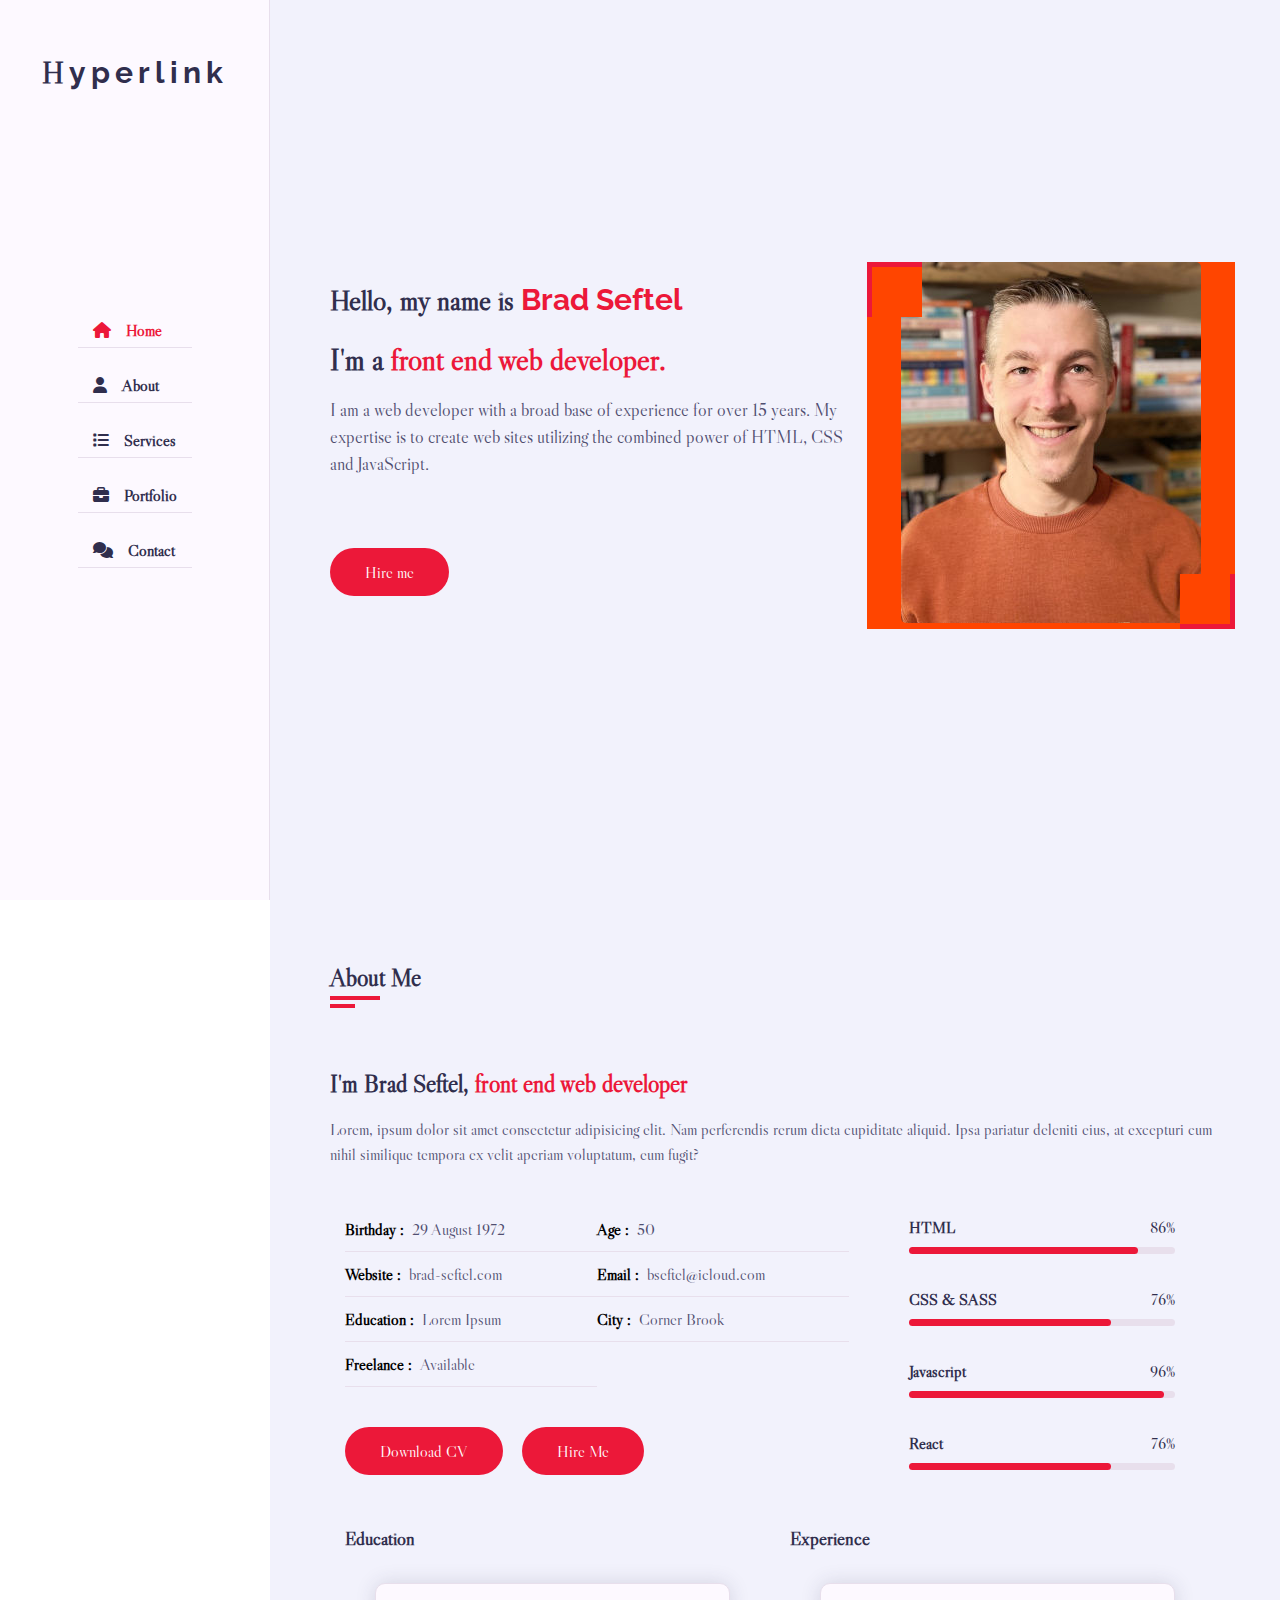
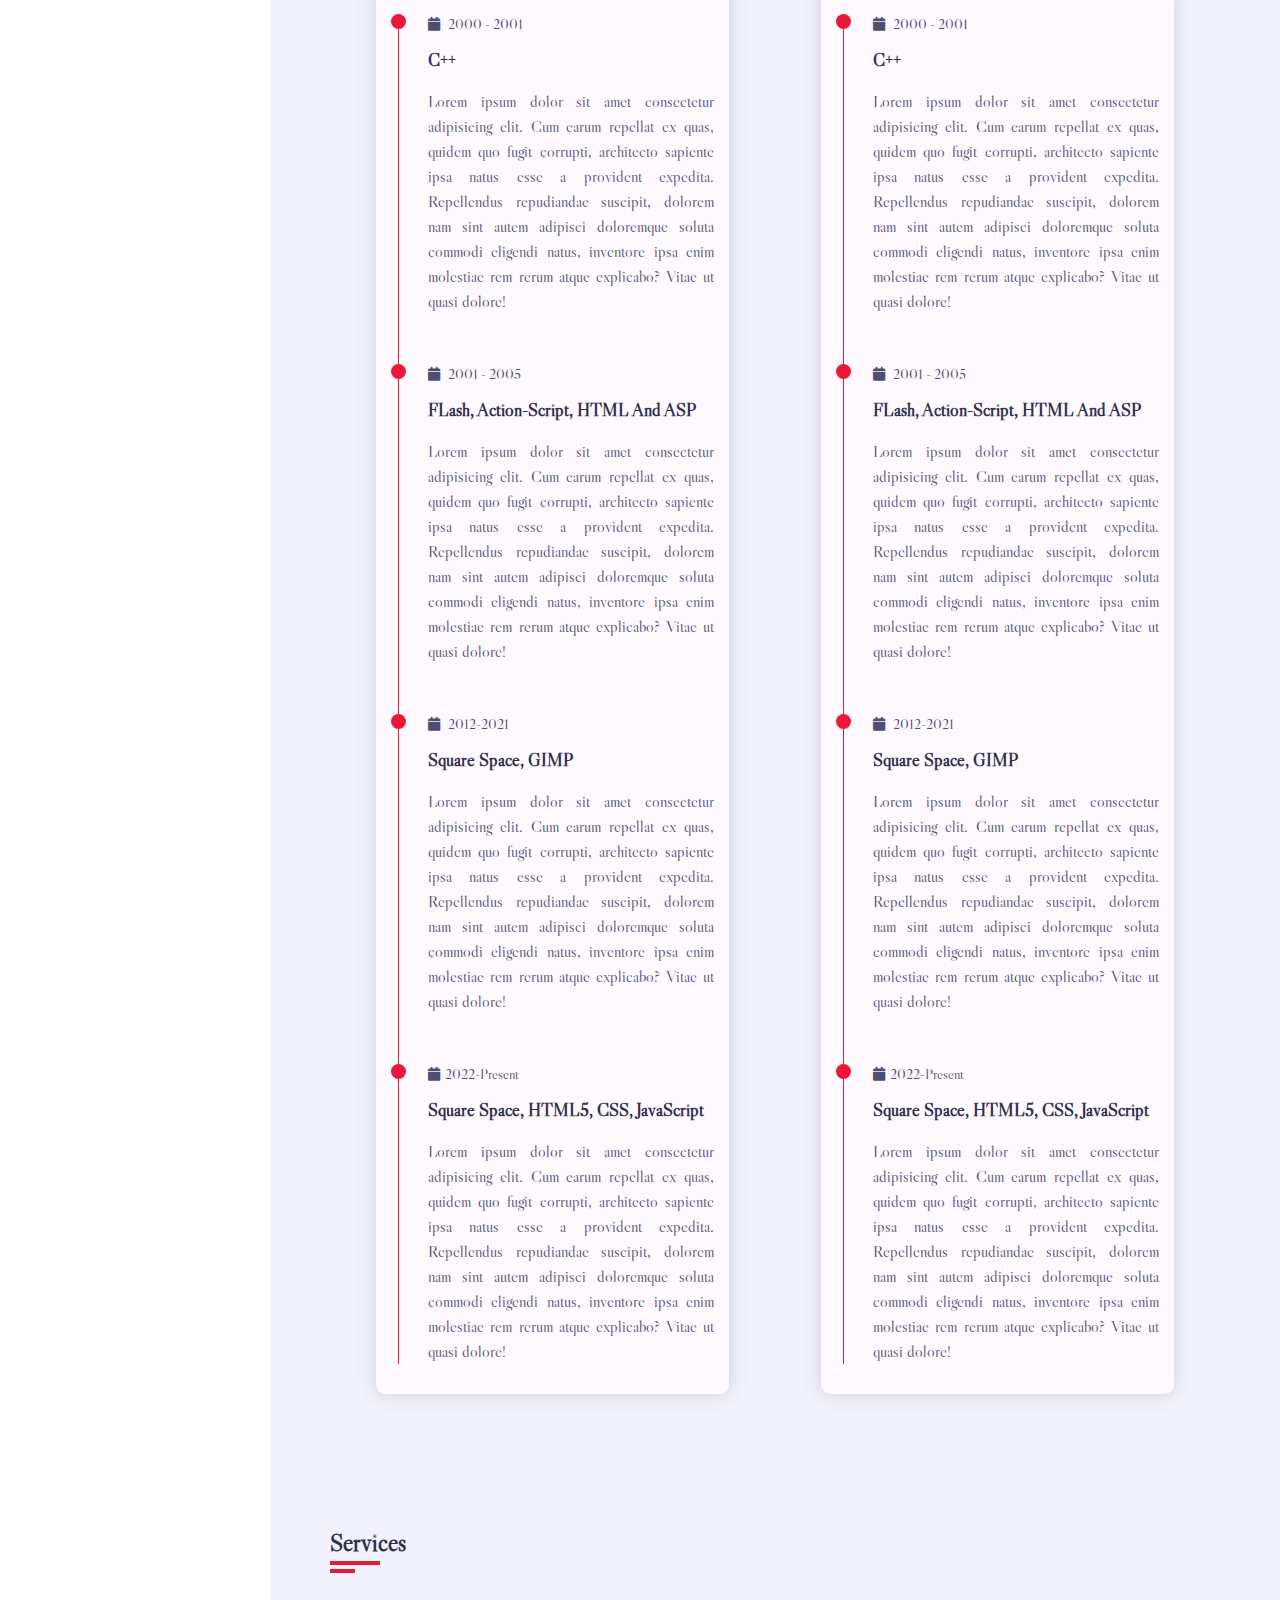
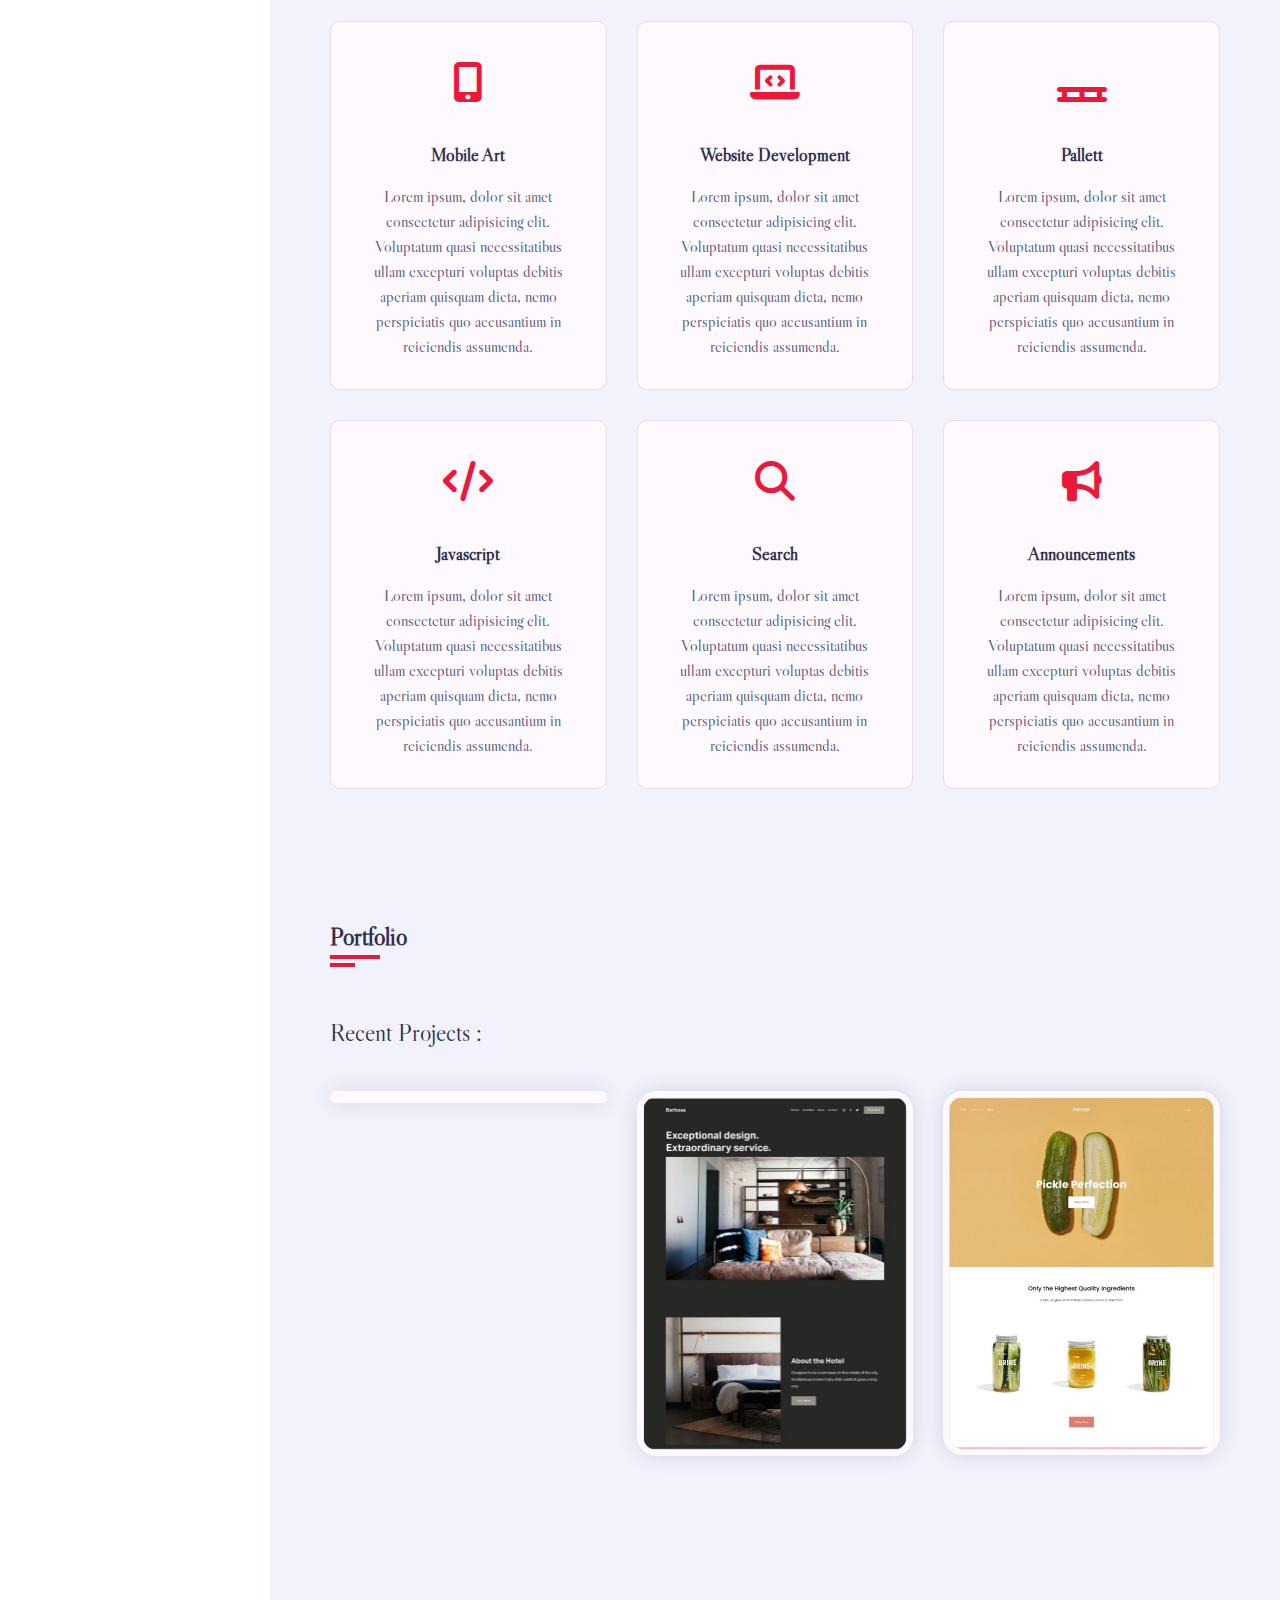
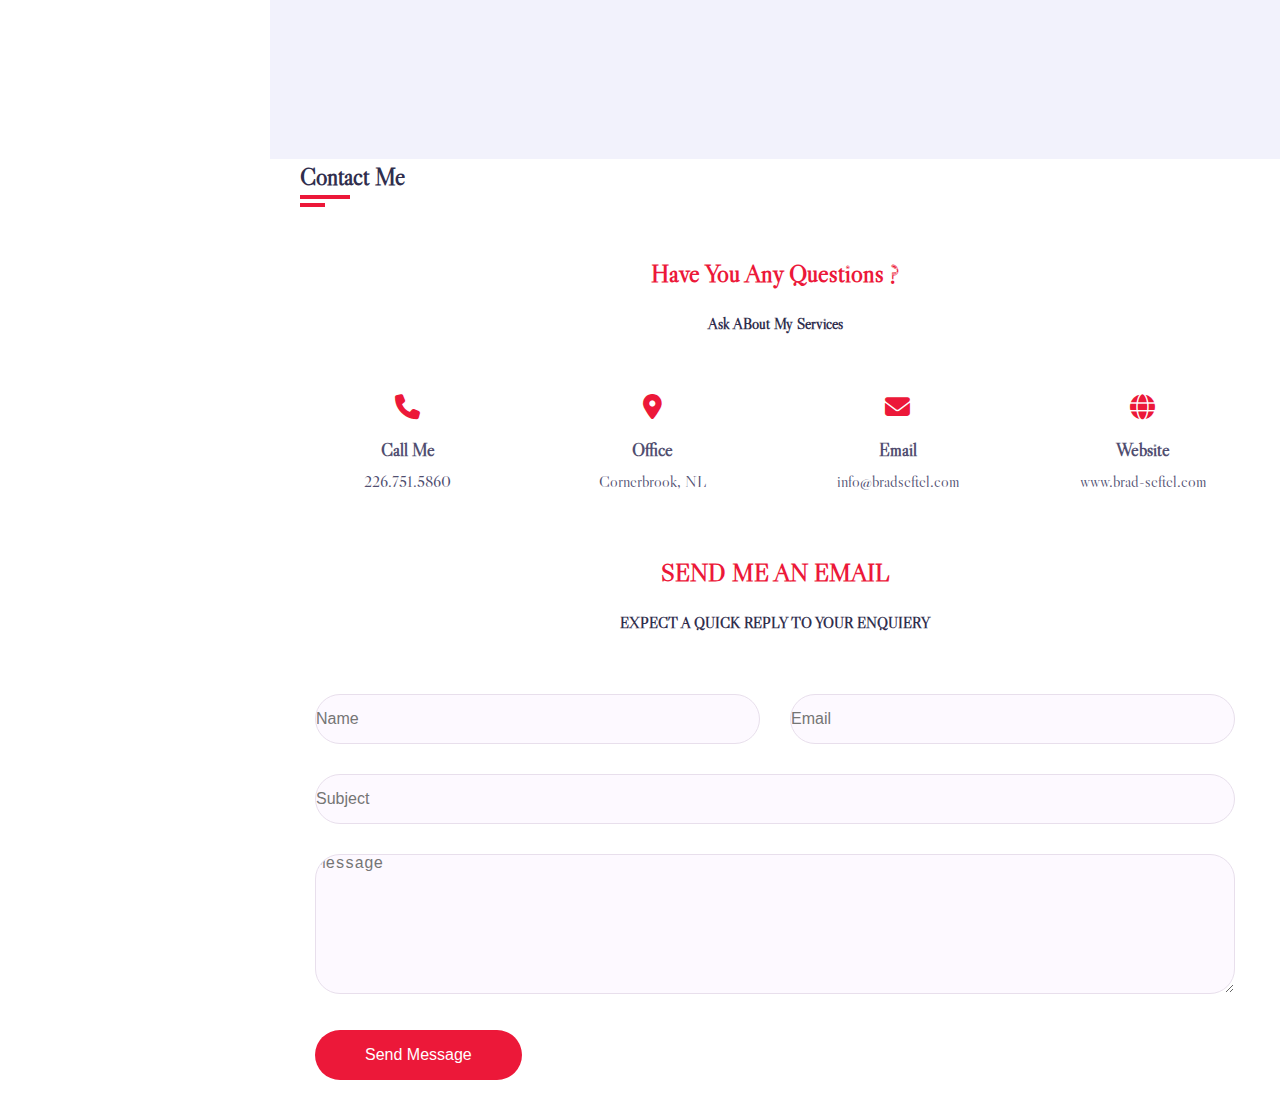
==== commit fad63d17: "solved image issue" ====
--- a/Portfolio/index.html
+++ b/Portfolio/index.html
@@ -50,8 +50,9 @@
 
       <!-- ======== Main Content Start ======== -->
       <div class="main-content">
-        <!-- ======== Home Section Start ========-->
-        <section class="home section">
+        
+        
+        <section class="home section"><!-- ======== Home Section Start ========-->
           <div class="container">
             <div class="row">
               <div class="home-info padd-15">
@@ -65,8 +66,9 @@
               </div>
             </div>
           </div>
-        </section>
-        <!-- ======== Home Section End ========-->
+        </section><!-- ======== Home Section End ========-->
+
+
         <!-- ======== About Section Start ========-->
         <section class="about section">
           <div class="container">
--- a/Portfolio/css/style.css
+++ b/Portfolio/css/style.css
@@ -237,8 +237,7 @@
 }
 
 .aside .nav{
-    margin-top: 50px;
-
+   /* margin-top: 50px;*/
 }
 
 .aside .nav li{
@@ -305,40 +304,44 @@
 }
 
 .home .home-img{
-    flex:0 0 40% ;
+    flex:0 0 40%;
     max-width: 40%;    
-    text-align: center;
-    position: relative;    
-}
-
-
-.home-img::before{
-    content: '';
-    position: absolute;
-    height: 70px;
-    width: 70px;
-    border-top: 10px solid var(--skin-color);
-    border-left: 10px solid var(--skin-color);    
-    left: 20px;
-    top: -50px;    
-}
-
-.home-img::after{
-    content: '';
-    position: absolute;
-    height: 70px;
-    width: 70px;
-    border-bottom: 10px solid var(--skin-color);
-    border-right: 10px solid var(--skin-color);
-    right:  20px;
-    bottom:-50px;
+    text-align: center;    
+    position: relative;
+    background: orangered;
 }
 
 .home .home-img img{
     margin:auto;
     border-radius:5px;
-    height: 300px;
-}
+    max-width: 100%;
+    max-height: 100%;
+}
+
+.home-img::before{
+    content:'';
+    background: orangered;
+    position: absolute;
+    height: 50px;
+    width: 50px;
+    border-top: 5px solid var(--skin-color);
+    border-left: 5px solid var(--skin-color); 
+    left: 0px;
+    top:0px;     
+}
+
+.home-img::after{
+    content:'';
+    background: orangered;
+    position: absolute;
+    height: 50px;
+    width: 50px;
+    border-bottom: 5px solid var(--skin-color);
+    border-right: 5px solid var(--skin-color);
+    right: 0px;
+    bottom:0px;
+}
+
 
 /* About */
 .about .about-content{
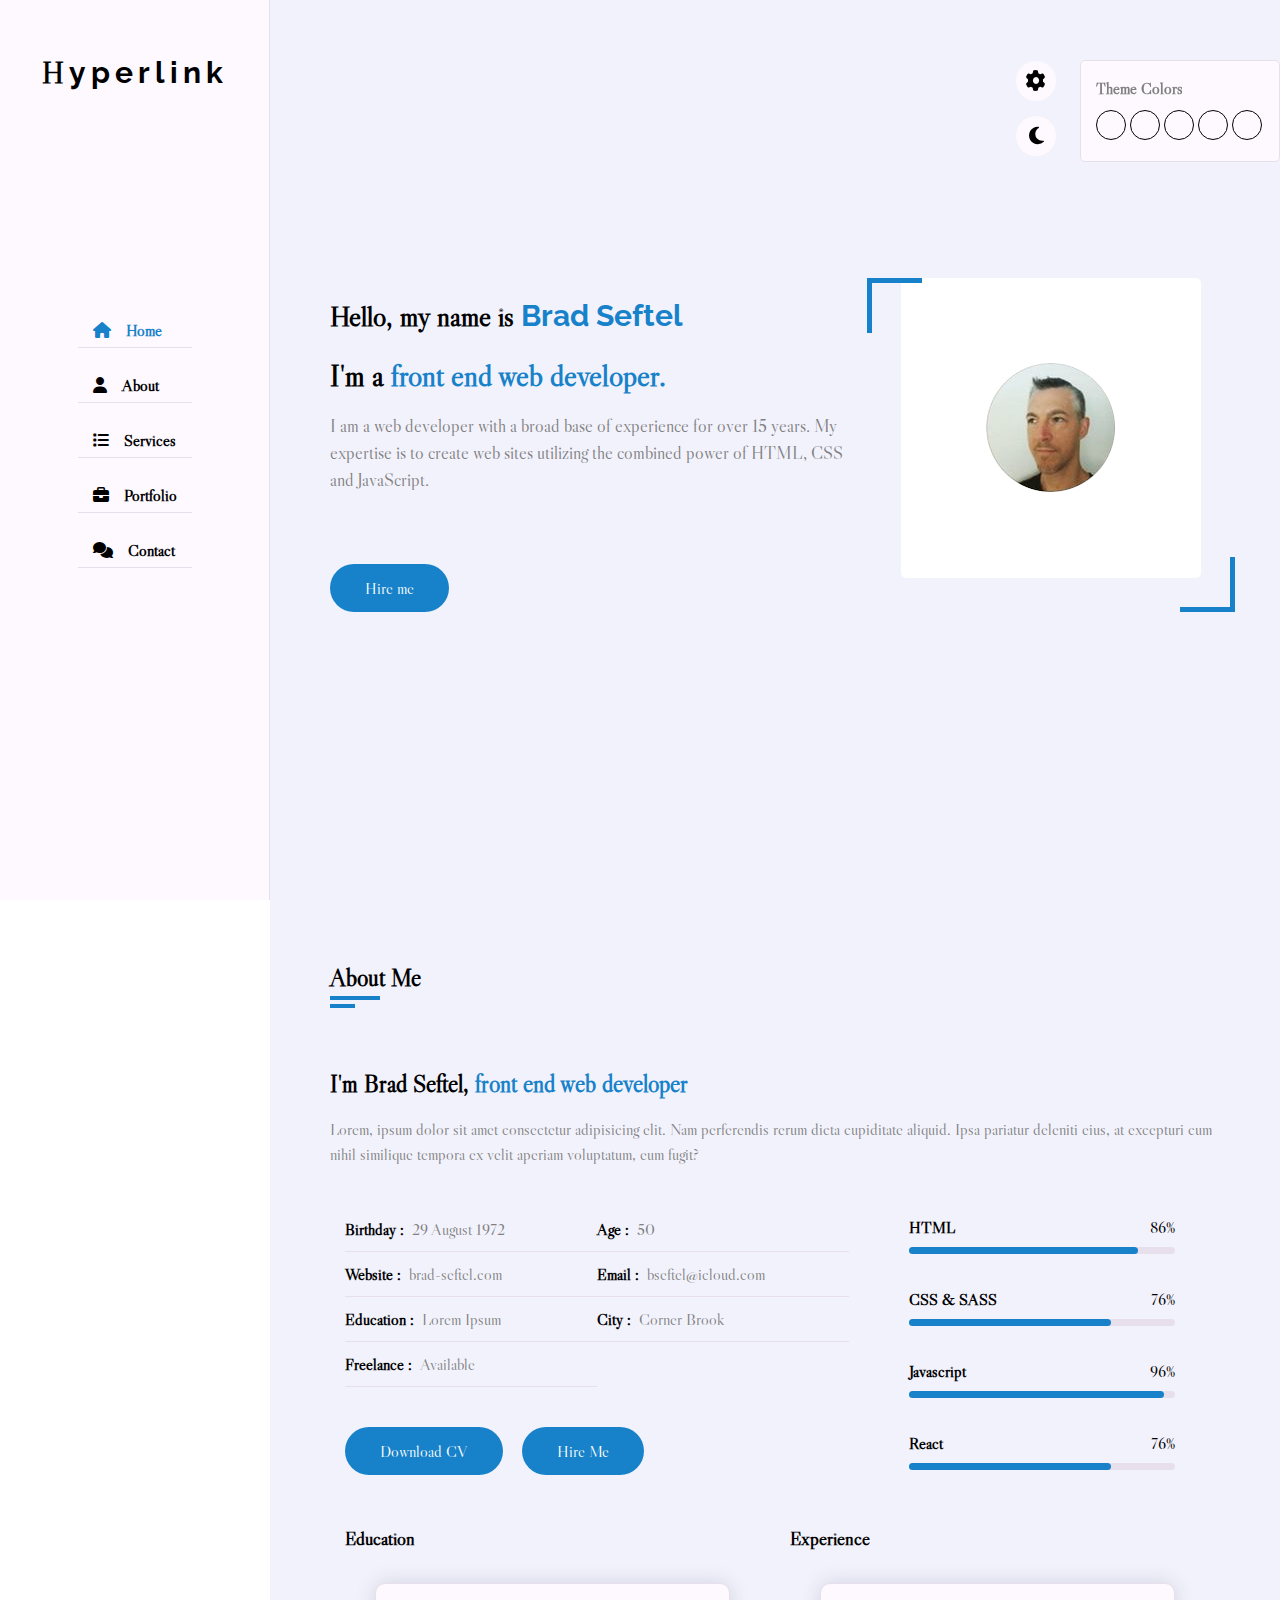
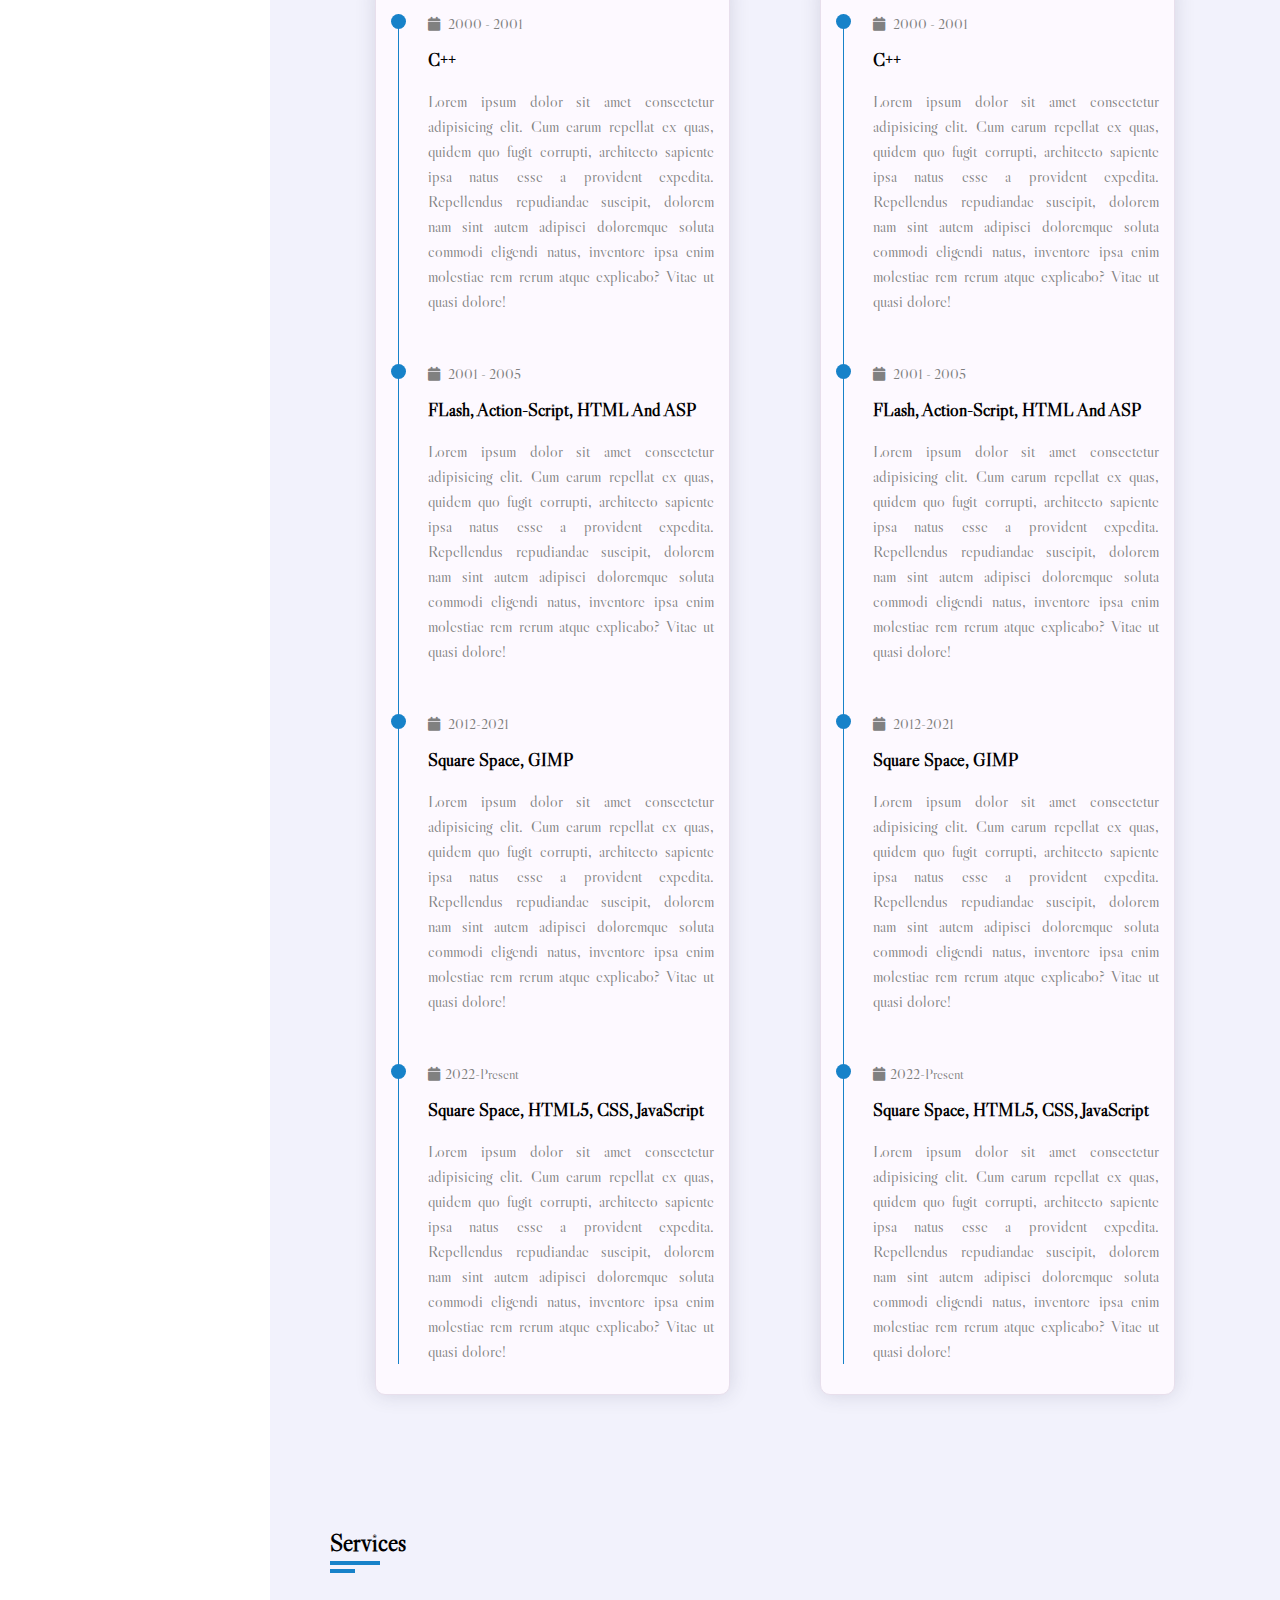
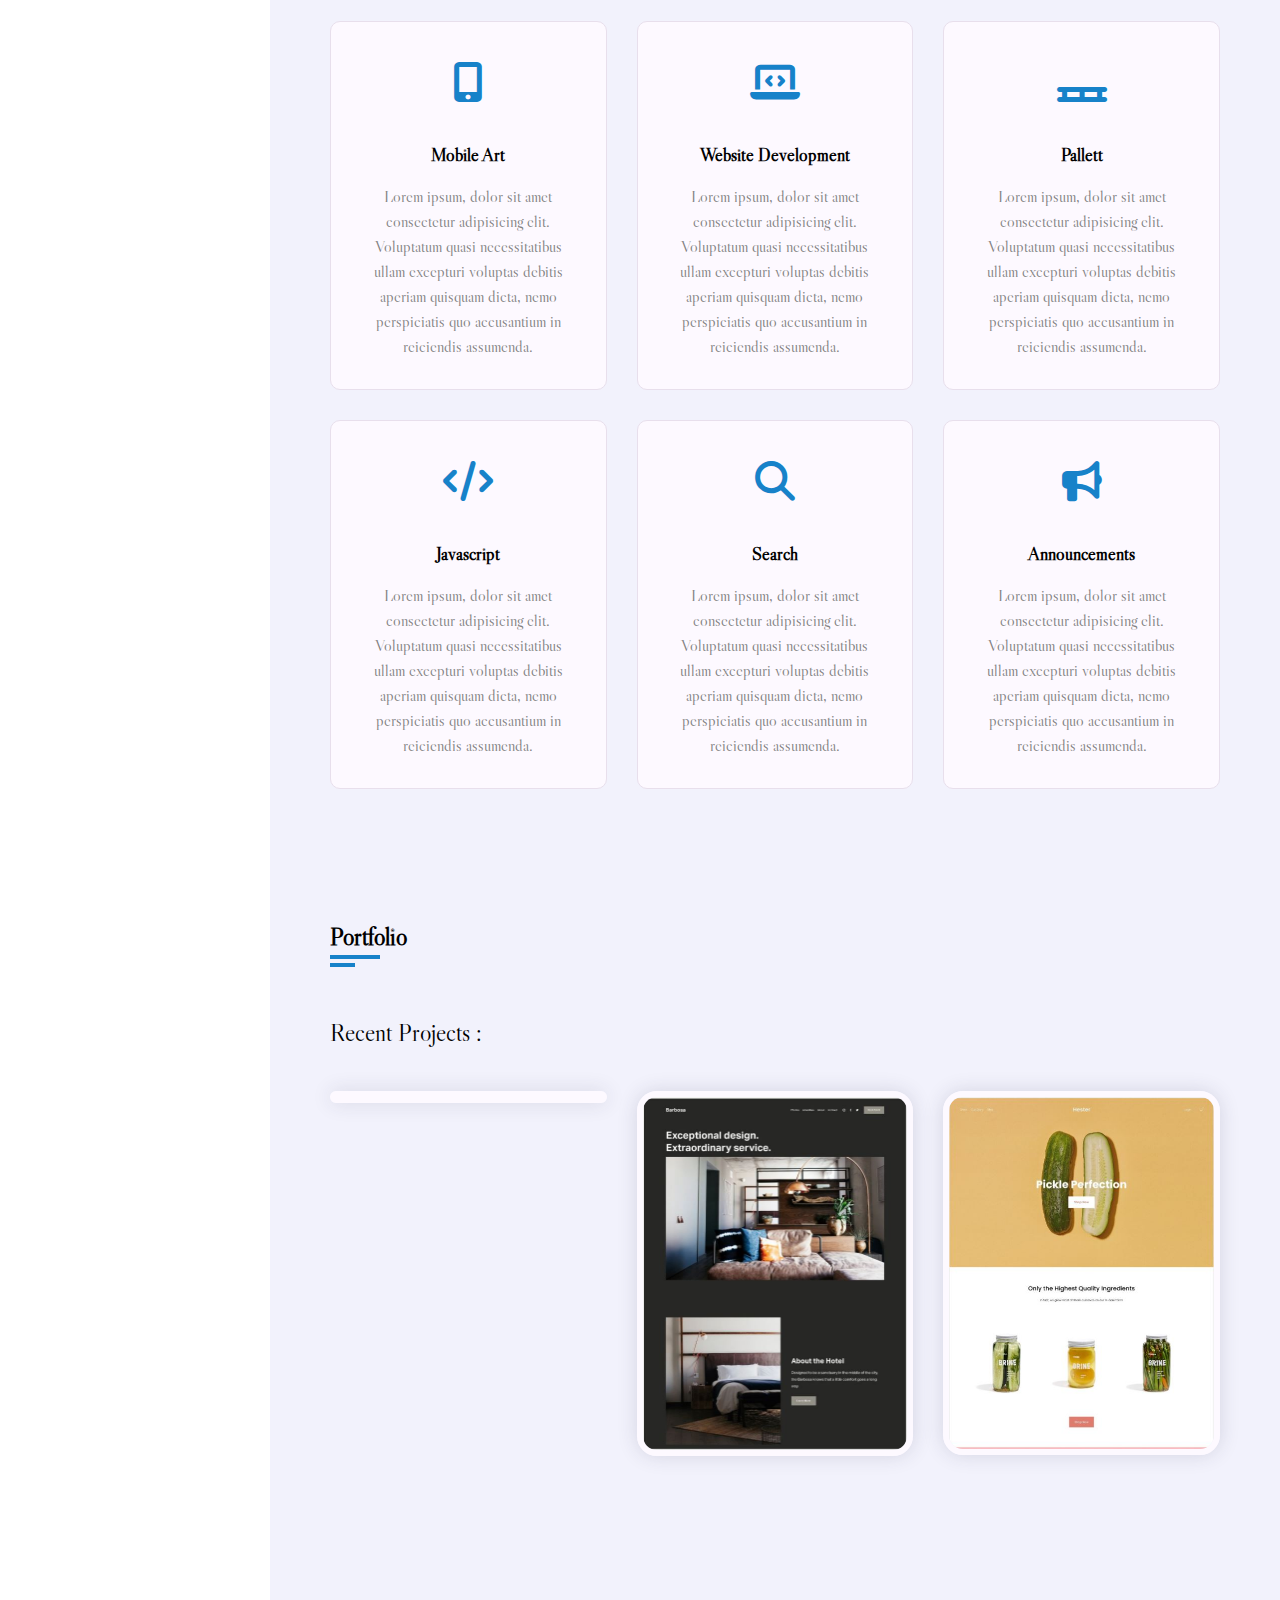
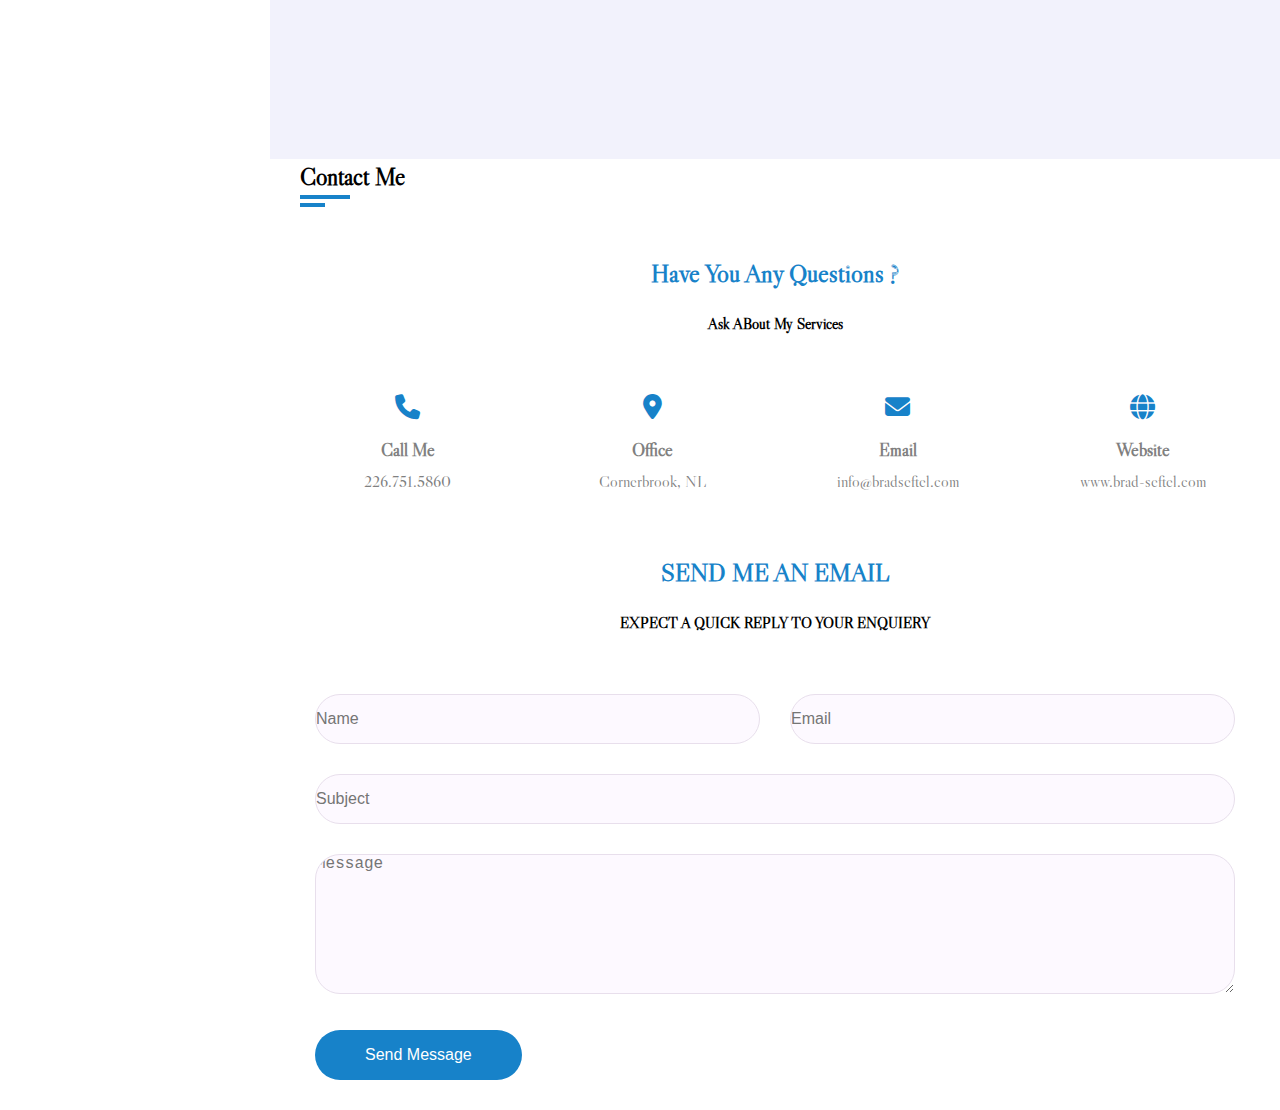
==== commit 17461196: "added style switcher" ====
--- a/Portfolio/index.html
+++ b/Portfolio/index.html
@@ -1,25 +1,24 @@
 <!DOCTYPE html>
 <html lang="en">
   <head name="viewport" content="width=device-width, initial-scale=1">
-    <meta charset="utf-8" />
-
-    <!--Link me style sheets-->
-    <link rel="stylesheet" type="text/css" href="css/style.css" />
-    <link rel="stylesheet" type="text/css" href="css/color.css" />
+    <meta charset="utf-8" />  
 
     <!-- 
     <link rel="preconnect" href="https://fonts.googleapis.com"/>
     <link rel="preconnect" href="https://fonts.gstatic.com" crossorigin/>
-    <link rel="stylesheet" href="https://fonts.googleapis.com/css2?family=Clicker+Script&family=Poppins:wght@300;400;500;600;700&display=swap"/>
+    <link rel="stylesheet" href="https://fonts.googleapis.com/css2?family=Clicker+Script&family=Poppins:wght@300;400;500;600;700&display=swap"/>    
+    -->      
     
-    -->    
-
-    <!--Link Google fonts and Icons-->
+    <title>Brad Seftel</title>
+
+     <!--Link style sheets-->
+     <!--Link Google fonts and Icons-->
     <link rel="stylesheet" href="https://cdnjs.cloudflare.com/ajax/libs/font-awesome/6.2.1/css/all.min.css" />
     <link rel="stylesheet" href="https://fonts.googleapis.com/css?family=Libre+Caslon+Display">
-    <link rel="stylesheet" href="https://fonts.googleapis.com/css?family=Raleway">    
-    
-    <title>Brad Seftel</title>
+    <link rel="stylesheet" href="https://fonts.googleapis.com/css?family=Raleway">  
+    <link rel="stylesheet" type="text/css" href="css/style-switcher.css" />
+    <link rel="stylesheet" type="text/css" href="css/style.css" />
+    <link rel="stylesheet" type="text/css" href="css/color-1.css" />
 
   </head>
 
@@ -62,7 +61,7 @@
                 <a href="#contact" class="btn hire-me">Hire me</a>
               </div>  
               <div class="home-img padd-15">
-                <img src="images/hero.jpeg" alt="">
+                <img src="images/bradBioPic.jpg" alt="">
               </div>
             </div>
           </div>
@@ -501,6 +500,25 @@
     </div>
     <!--======== Main Container End ========-->
 
+    <!--======== Style Switcher Start ========-->
+      <div class="style-switcher">
+        <div class="style-switcher-toggler s-icon">
+          <i class="fas fa-cog fa-spin"></i>
+        </div>
+        <div class="day-night s-icon">
+          <i class="fas fa-moon"></i>
+        </div>
+          <h4>Theme Colors</h4>
+          <div class="colors">
+            <span class="color-1" onclick="setActiveStyle('color-1')"></span>
+            <span class="color-2" onclick="setActiveStyle('color-2')"></span>
+            <span class="color-3" onclick="setActiveStyle('color-3')"></span>
+            <span class="color-4" onclick="setActiveStyle('color-4')"></span>
+            <span class="color-5" onclick="setActiveStyle('color-5')"></span>
+          </div>
+      </div>
+    <!--======== Style Switcher End ========-->
+
     <!--======== JS Files ======== -->
     <script src="js/script.js"></script>
   </body>
--- a/Portfolio/css/style-switcher.css
+++ b/Portfolio/css/style-switcher.css
@@ -0,0 +1,59 @@
+.style-switcher{
+    position: fixed;
+    right: 0;
+    top: 60px;
+    padding: 15px;
+    width: 200px;
+    border: 1px solid var(--bg-black-50);
+    background: var(--bg-black-100);
+    z-index: 1001;
+    border-radius: 5px;
+    transition: all 0.3s ease;
+}
+
+.style-switcher .s-icon{
+    position: absolute;
+    height: 40px;
+    width: 40px;
+    text-align: center;
+    font-size: 20px;
+    background: var(--bg-black-100);
+    color:var(--text-black-900);
+    right: 100%;
+    border: 1px solid var(--text-black-50);
+    margin-right: 25px;
+    cursor: pointer;
+    transition: all 0.3s ease;
+    border-radius: 50%;
+    z-index: 101;
+}
+
+.style-switcher .s-icon{
+
+    line-height: 40px;    
+}
+
+.style-switcher .style-switcher-toggler{
+    top: 0;
+}
+
+.style-switcher .day-night{
+    top: 55px;
+}
+
+.style-switcher h4{
+    margin: 0 0 10px;
+    color: var(--text-black-700);
+    font-size: 16px;
+    font-weight: 600;
+    text-transform: capitalize;
+}
+
+.style-switcher .colors span{
+    display: inline-block;
+    height: 30px;
+    width: 30px;
+    border-radius: 50%;
+    border: 1px solid;
+}
+
--- a/Portfolio/css/style.css
+++ b/Portfolio/css/style.css
@@ -2,8 +2,9 @@
     --bg-black-900:#f2f2fc;
     --bg-black-100:#fdf9ff;
     --bg-black-50:#e8dfec;
-    --text-black-900:#302e4d;
-    --text-black-700:#504e70;
+    
+    --text-black-700: grey;
+    --text-black-900:black;    
 }
 
 body{
@@ -308,7 +309,6 @@
     max-width: 40%;    
     text-align: center;    
     position: relative;
-    background: orangered;
 }
 
 .home .home-img img{
@@ -320,7 +320,6 @@
 
 .home-img::before{
     content:'';
-    background: orangered;
     position: absolute;
     height: 50px;
     width: 50px;
@@ -332,7 +331,6 @@
 
 .home-img::after{
     content:'';
-    background: orangered;
     position: absolute;
     height: 50px;
     width: 50px;
@@ -731,6 +729,55 @@
     padding: 0 50px;
 }
 
+@media (max-width:1199px){
+    .aside{
+        left:-270px;
+    }
+
+    .main-content{
+        padding-left: 0;
+    }
+
+    .about .about-content .personal-info .info-item .p .span{
+        display: block;
+        margin-left: 0;
+    } 
+}
+
+@media (max-width:991px){
+   
+   .contact .contact-info-item,
+   .portfolio .portfolio-item,
+   .service .service-item{
+        flex: 0 0 50%;
+        max-width: 50%;
+   }
+
+    .home .home-info{
+        flex: 0 0 100%;
+        max-width: 100%;
+    }
+    
+    .home .home-img{
+        display: none;
+    }
+}
+
+@media (max-width:767px){
+    
+    .contact .contact-form .col-6,
+    .contact .contact-info-item,
+    .portfolio .portfolio-item,
+    .service .service-item,
+    .about .about-content .experience,
+    .about .about-content .education,
+    .about .about-content .skills,
+    .about .about-content .personal-info{
+        flex: 0 0 100%;
+        max-width: 100%;
+    }
+
+}
 
 
 
--- a/Portfolio/css/color-1.css
+++ b/Portfolio/css/color-1.css
@@ -0,0 +1,4 @@
+:root
+{
+    --skin-color: #1782c9;
+}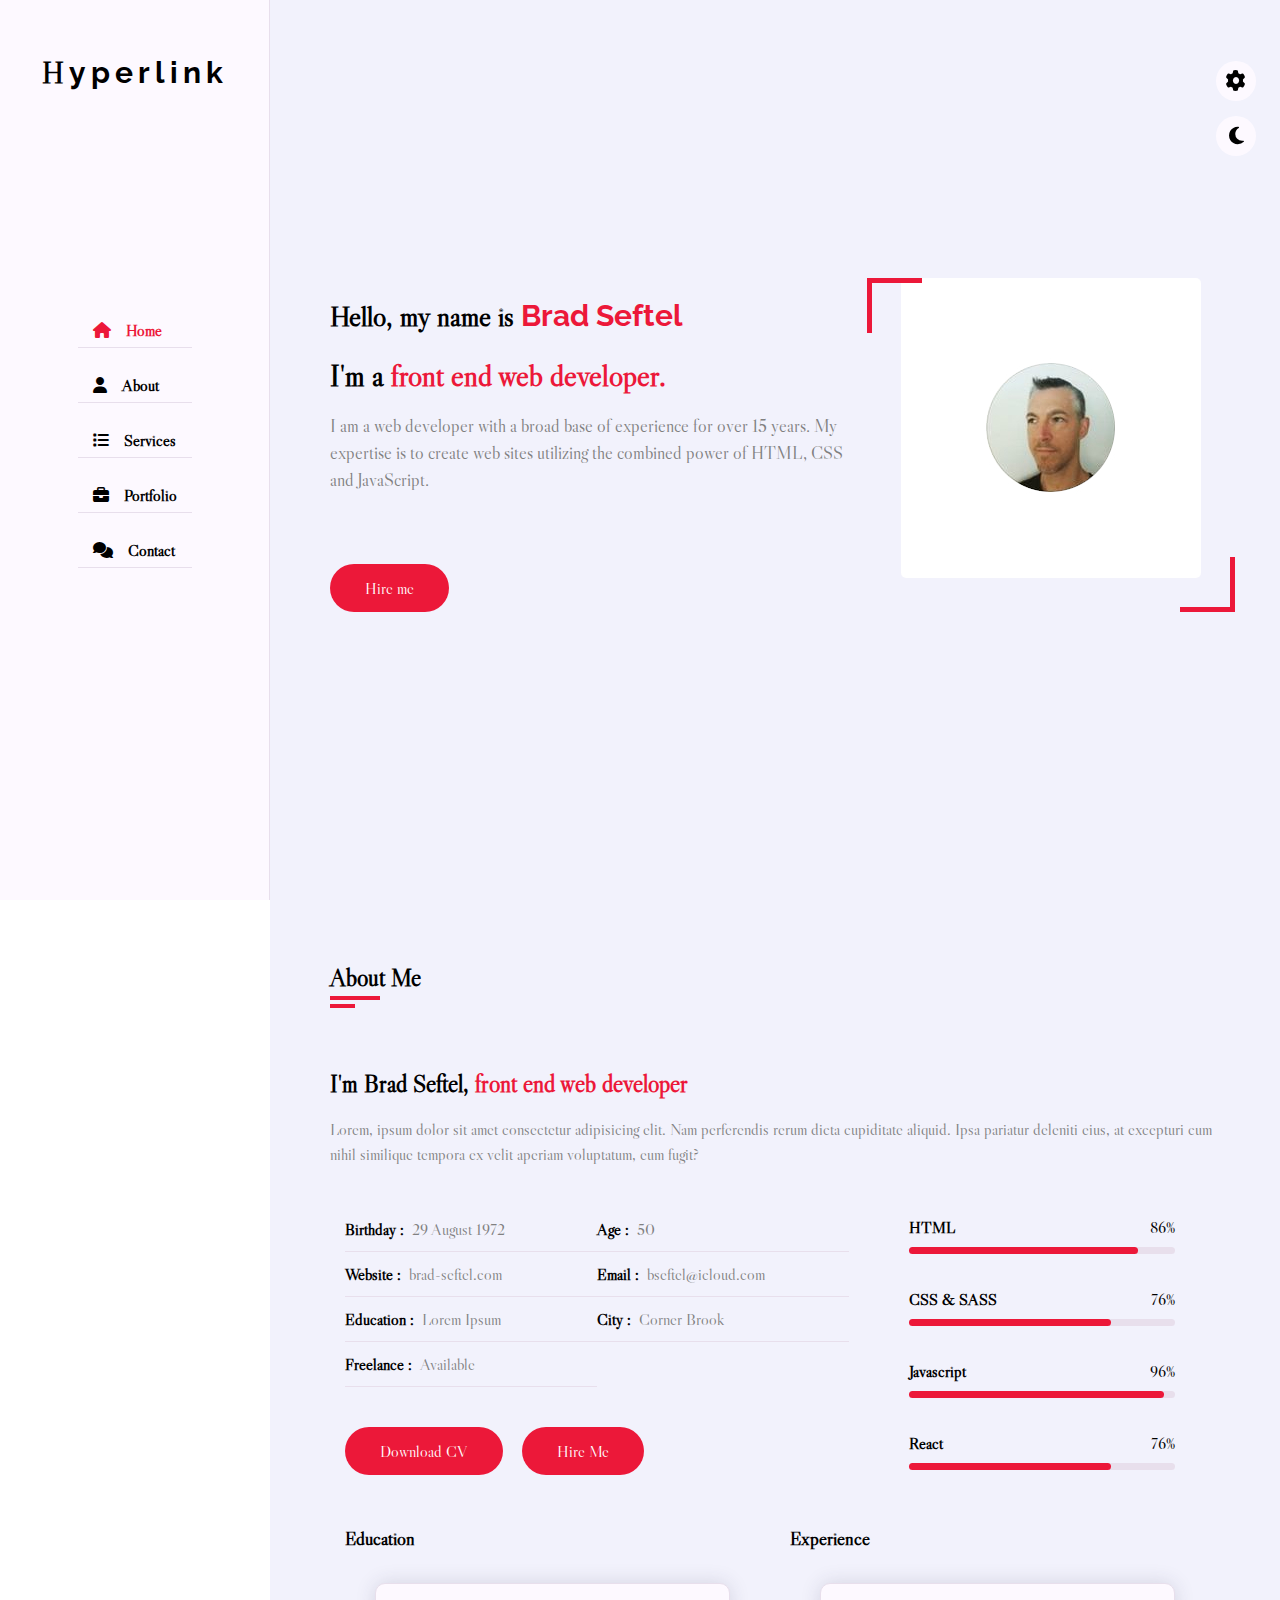
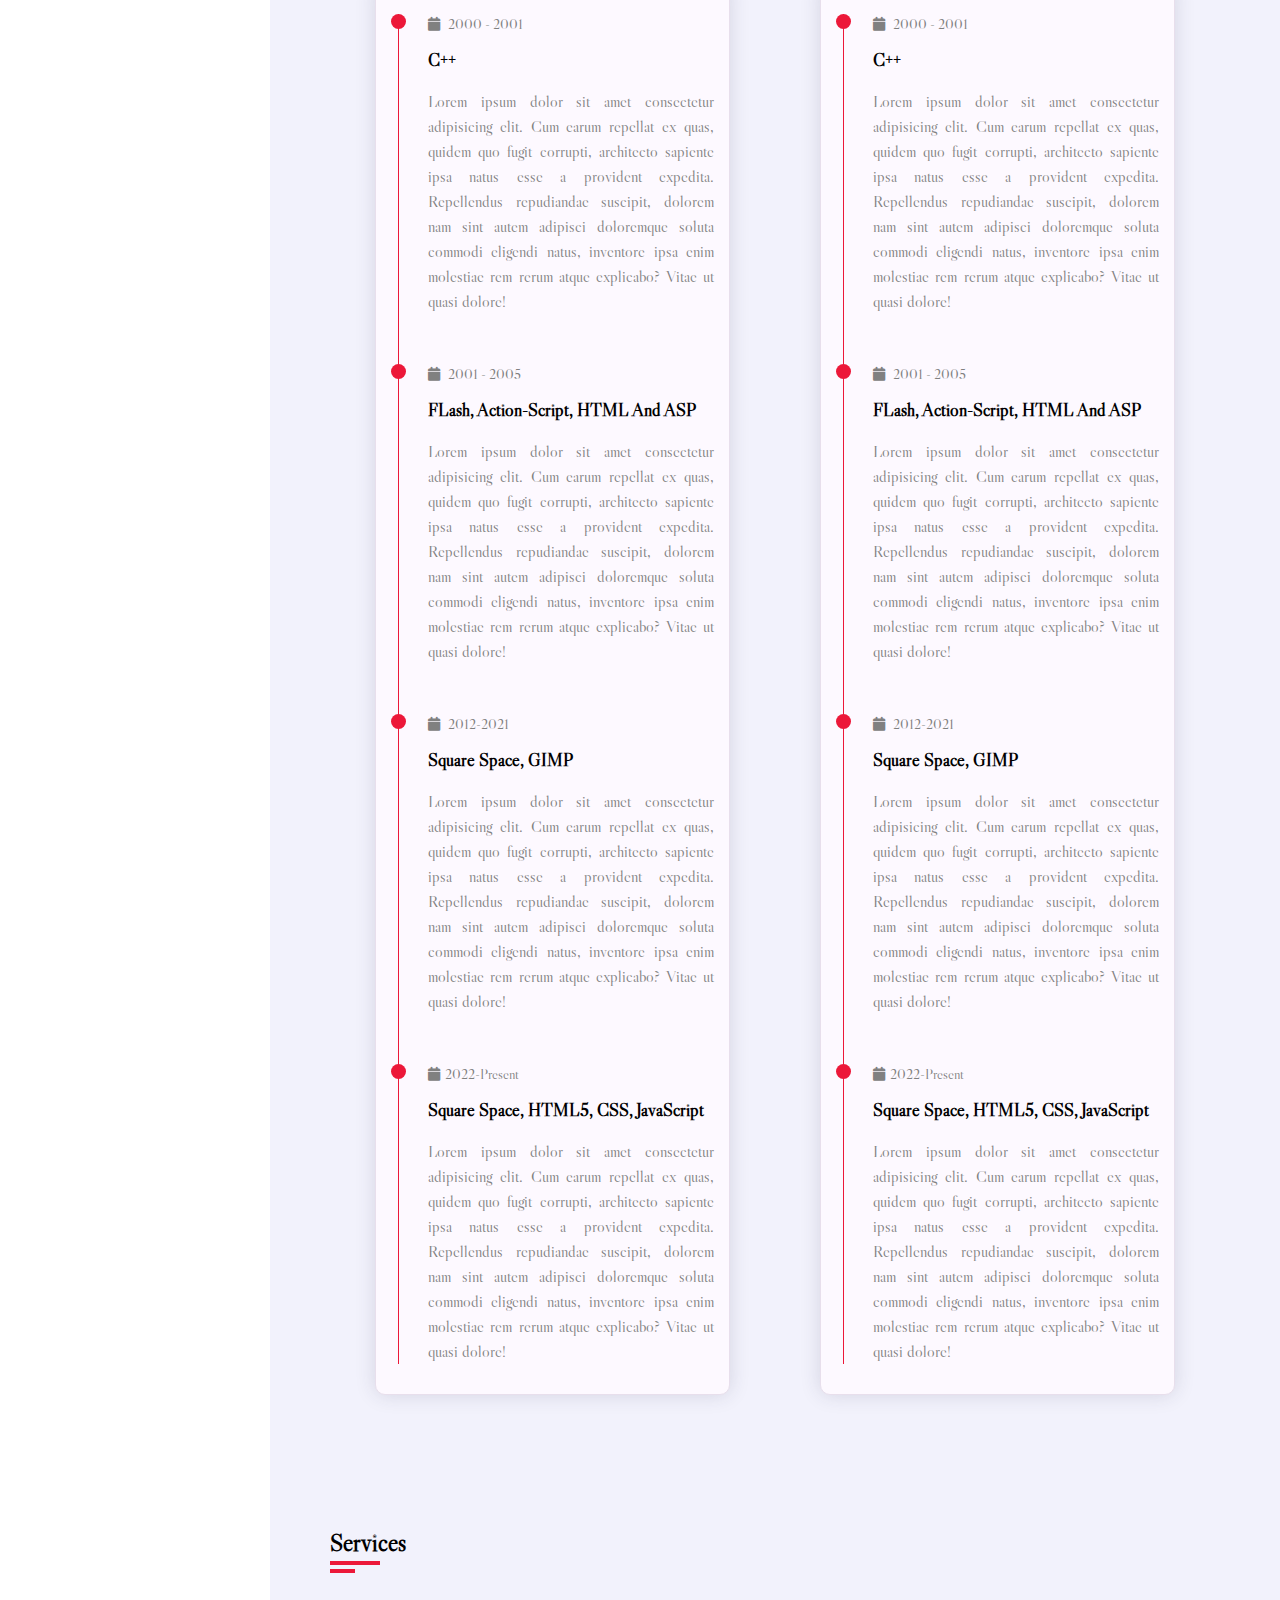
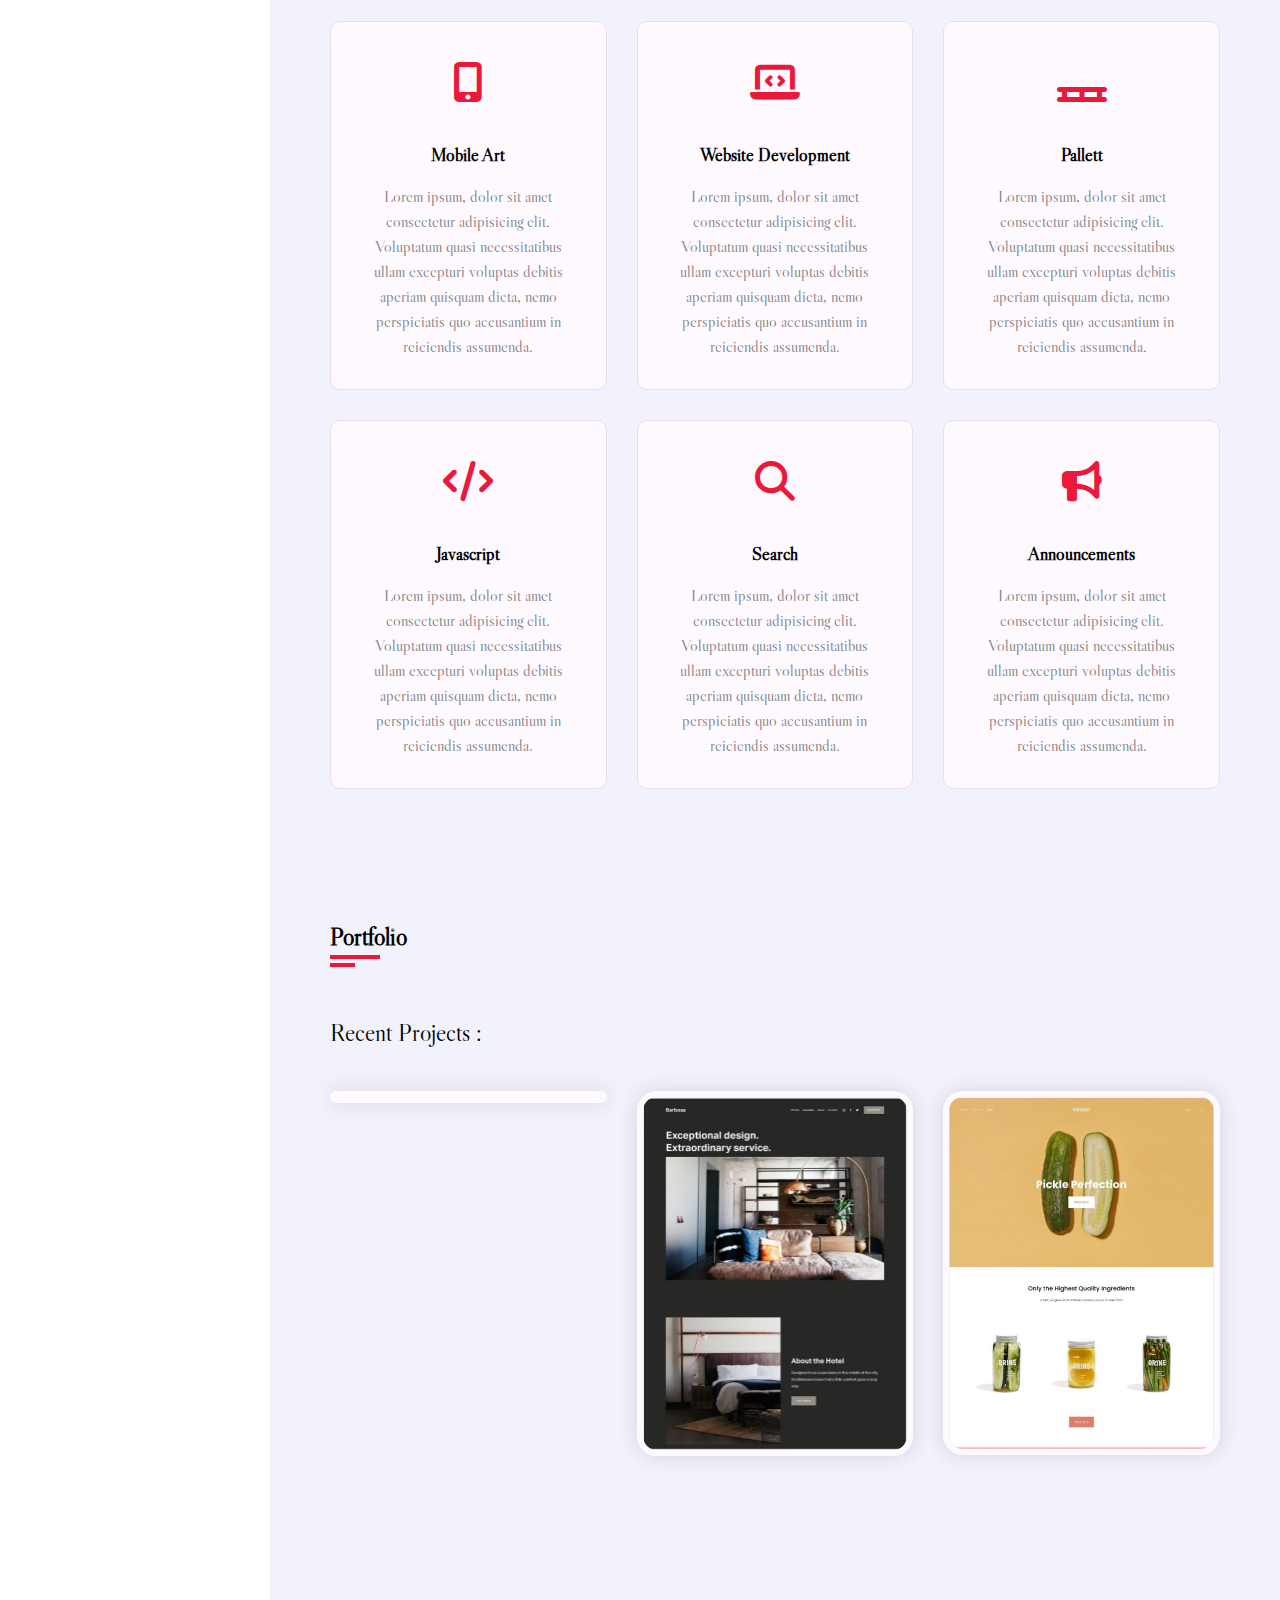
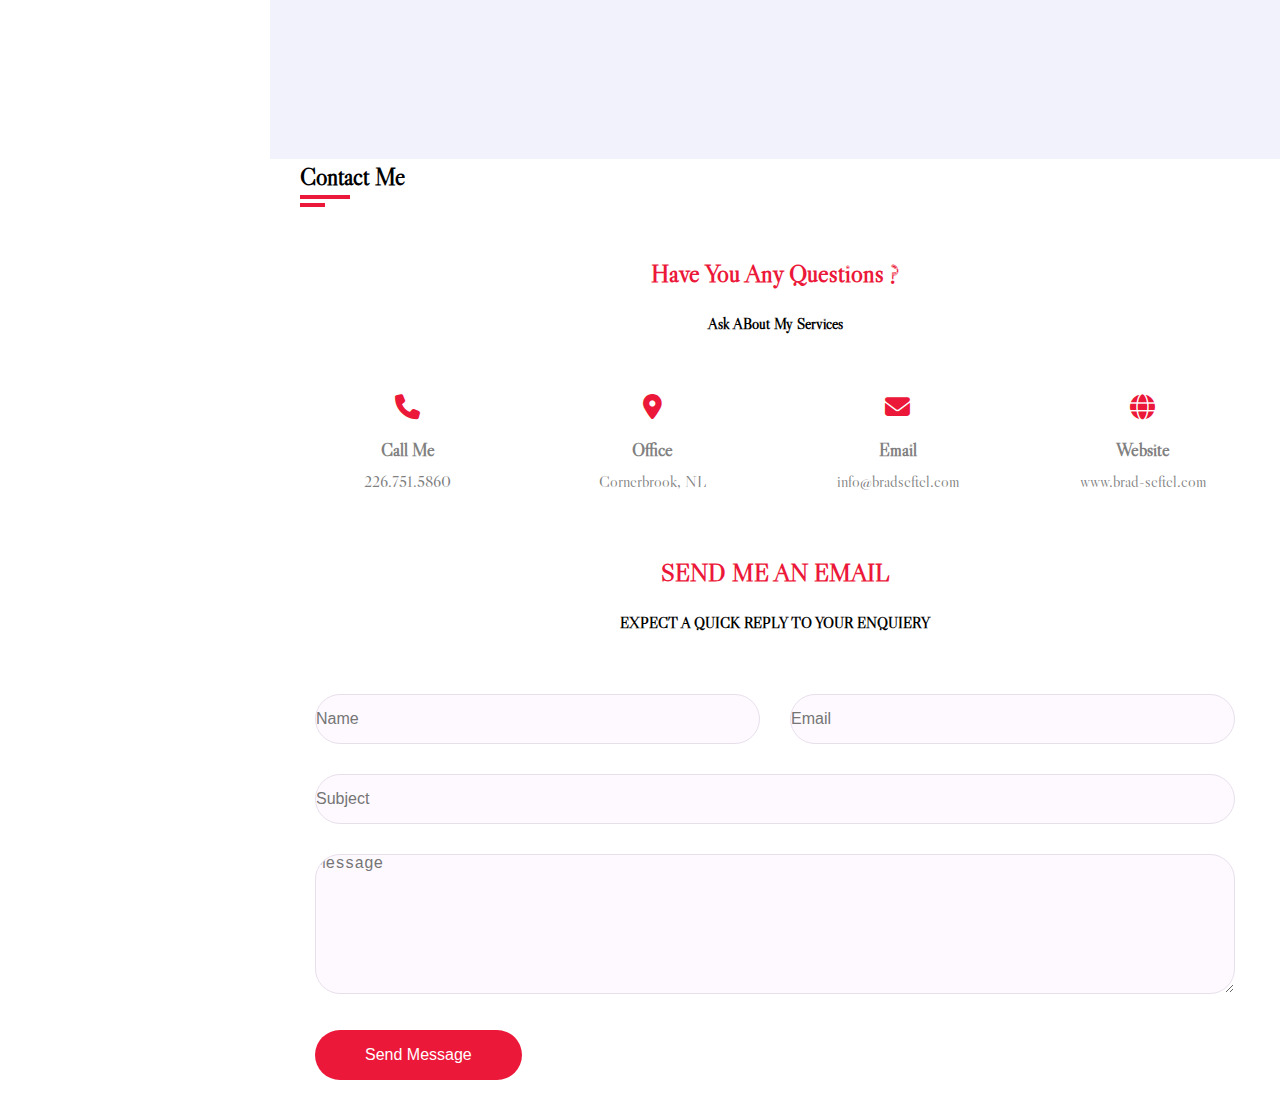
==== commit a87966b7: "added style switcher" ====
--- a/Portfolio/index.html
+++ b/Portfolio/index.html
@@ -11,14 +11,21 @@
     
     <title>Brad Seftel</title>
 
-     <!--Link style sheets-->
-     <!--Link Google fonts and Icons-->
+     <!--Link style sheets - Link Google fonts and Icons-->
     <link rel="stylesheet" href="https://cdnjs.cloudflare.com/ajax/libs/font-awesome/6.2.1/css/all.min.css" />
     <link rel="stylesheet" href="https://fonts.googleapis.com/css?family=Libre+Caslon+Display">
     <link rel="stylesheet" href="https://fonts.googleapis.com/css?family=Raleway">  
     <link rel="stylesheet" type="text/css" href="css/style-switcher.css" />
     <link rel="stylesheet" type="text/css" href="css/style.css" />
-    <link rel="stylesheet" type="text/css" href="css/color-1.css" />
+    <link rel="stylesheet" type="text/css" href="css/skins/color-1.css" />
+
+    <!-- Style Switche -->
+    <link rel="stylesheet" href="css/style-switcher.css" />
+    <link rel="stylesheet" href="css/skins/color-1.css" class="alternate-style" title="color-1" disabled />
+    <link rel="stylesheet" href="css/skins/color-2.css" class="alternate-style" title="color-2" disabled />
+    <link rel="stylesheet" href="css/skins/color-3.css" class="alternate-style" title="color-3" disabled />
+    <link rel="stylesheet" href="css/skins/color-4.css" class="alternate-style" title="color-4" disabled />
+    <link rel="stylesheet" href="css/skins/color-5.css" class="alternate-style" title="color-5" disabled />
 
   </head>
 
@@ -521,5 +528,6 @@
 
     <!--======== JS Files ======== -->
     <script src="js/script.js"></script>
+    <script src="js/style-switcher.js"></script>
   </body>
 </html>
--- a/Portfolio/css/style-switcher.css
+++ b/Portfolio/css/style-switcher.css
@@ -9,6 +9,12 @@
     z-index: 1001;
     border-radius: 5px;
     transition: all 0.3s ease;
+    transform: translateX(100%);
+
+}
+
+.style-switcher.open{
+    transform: translateX(25px) ;
 }
 
 .style-switcher .s-icon{
@@ -49,11 +55,41 @@
     text-transform: capitalize;
 }
 
+.style-switcher .colors{
+
+    display: flex;
+    flex-wrap: wrap;
+    justify-content:space-between;
+}
+
 .style-switcher .colors span{
     display: inline-block;
     height: 30px;
     width: 30px;
     border-radius: 50%;
-    border: 1px solid;
+    border: 1px solid red;
 }
 
+.style-switcher .color-1{
+    background: #ec1839;
+}
+
+.style-switcher .color-2{
+    background: #fa5b0f;
+}
+
+
+.style-switcher .color-3{
+    background: #37b182;
+}
+
+.style-switcher .color-4{
+    background: #1854b4;
+}
+
+
+.style-switcher .color-5{
+    background: #f021b2;
+}
+
+
--- a/Portfolio/css/skins/color-1.css
+++ b/Portfolio/css/skins/color-1.css
@@ -0,0 +1,4 @@
+:root
+{
+    --skin-color: #ec1839;
+}--- a/Portfolio/css/style-switcher.css
+++ b/Portfolio/css/style-switcher.css
@@ -9,6 +9,12 @@
     z-index: 1001;
     border-radius: 5px;
     transition: all 0.3s ease;
+    transform: translateX(100%);
+
+}
+
+.style-switcher.open{
+    transform: translateX(25px) ;
 }
 
 .style-switcher .s-icon{
@@ -49,11 +55,41 @@
     text-transform: capitalize;
 }
 
+.style-switcher .colors{
+
+    display: flex;
+    flex-wrap: wrap;
+    justify-content:space-between;
+}
+
 .style-switcher .colors span{
     display: inline-block;
     height: 30px;
     width: 30px;
     border-radius: 50%;
-    border: 1px solid;
+    border: 1px solid red;
 }
 
+.style-switcher .color-1{
+    background: #ec1839;
+}
+
+.style-switcher .color-2{
+    background: #fa5b0f;
+}
+
+
+.style-switcher .color-3{
+    background: #37b182;
+}
+
+.style-switcher .color-4{
+    background: #1854b4;
+}
+
+
+.style-switcher .color-5{
+    background: #f021b2;
+}
+
+
--- a/Portfolio/css/skins/color-1.css
+++ b/Portfolio/css/skins/color-1.css
@@ -0,0 +1,4 @@
+:root
+{
+    --skin-color: #ec1839;
+}--- a/Portfolio/css/skins/color-2.css
+++ b/Portfolio/css/skins/color-2.css
@@ -0,0 +1,4 @@
+:root
+{
+    --skin-color: #fa5b0f;
+}--- a/Portfolio/css/skins/color-3.css
+++ b/Portfolio/css/skins/color-3.css
@@ -0,0 +1,4 @@
+:root
+{
+    --skin-color: #37b182;
+}--- a/Portfolio/css/skins/color-4.css
+++ b/Portfolio/css/skins/color-4.css
@@ -0,0 +1,4 @@
+:root
+{
+    --skin-color: #1854b4;
+}--- a/Portfolio/css/skins/color-5.css
+++ b/Portfolio/css/skins/color-5.css
@@ -0,0 +1,4 @@
+:root
+{
+    --skin-color: #f021b2;
+}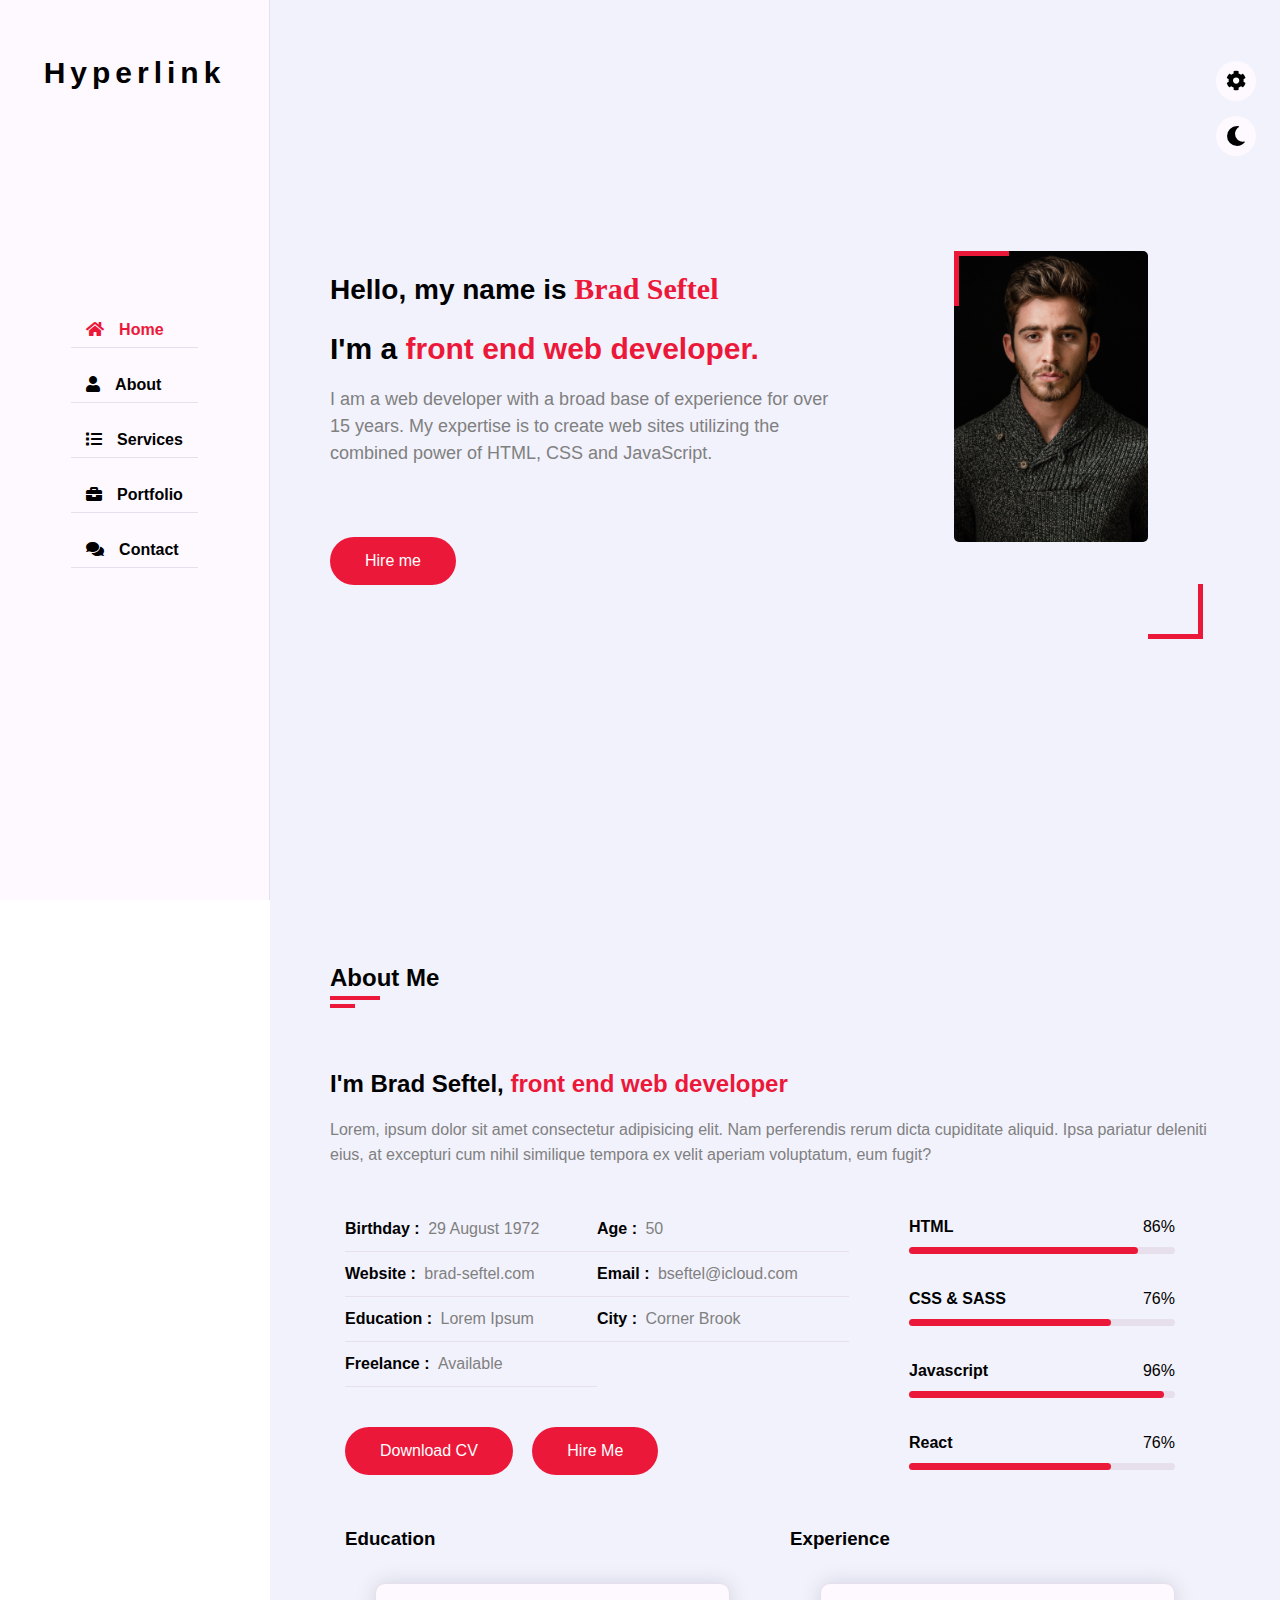
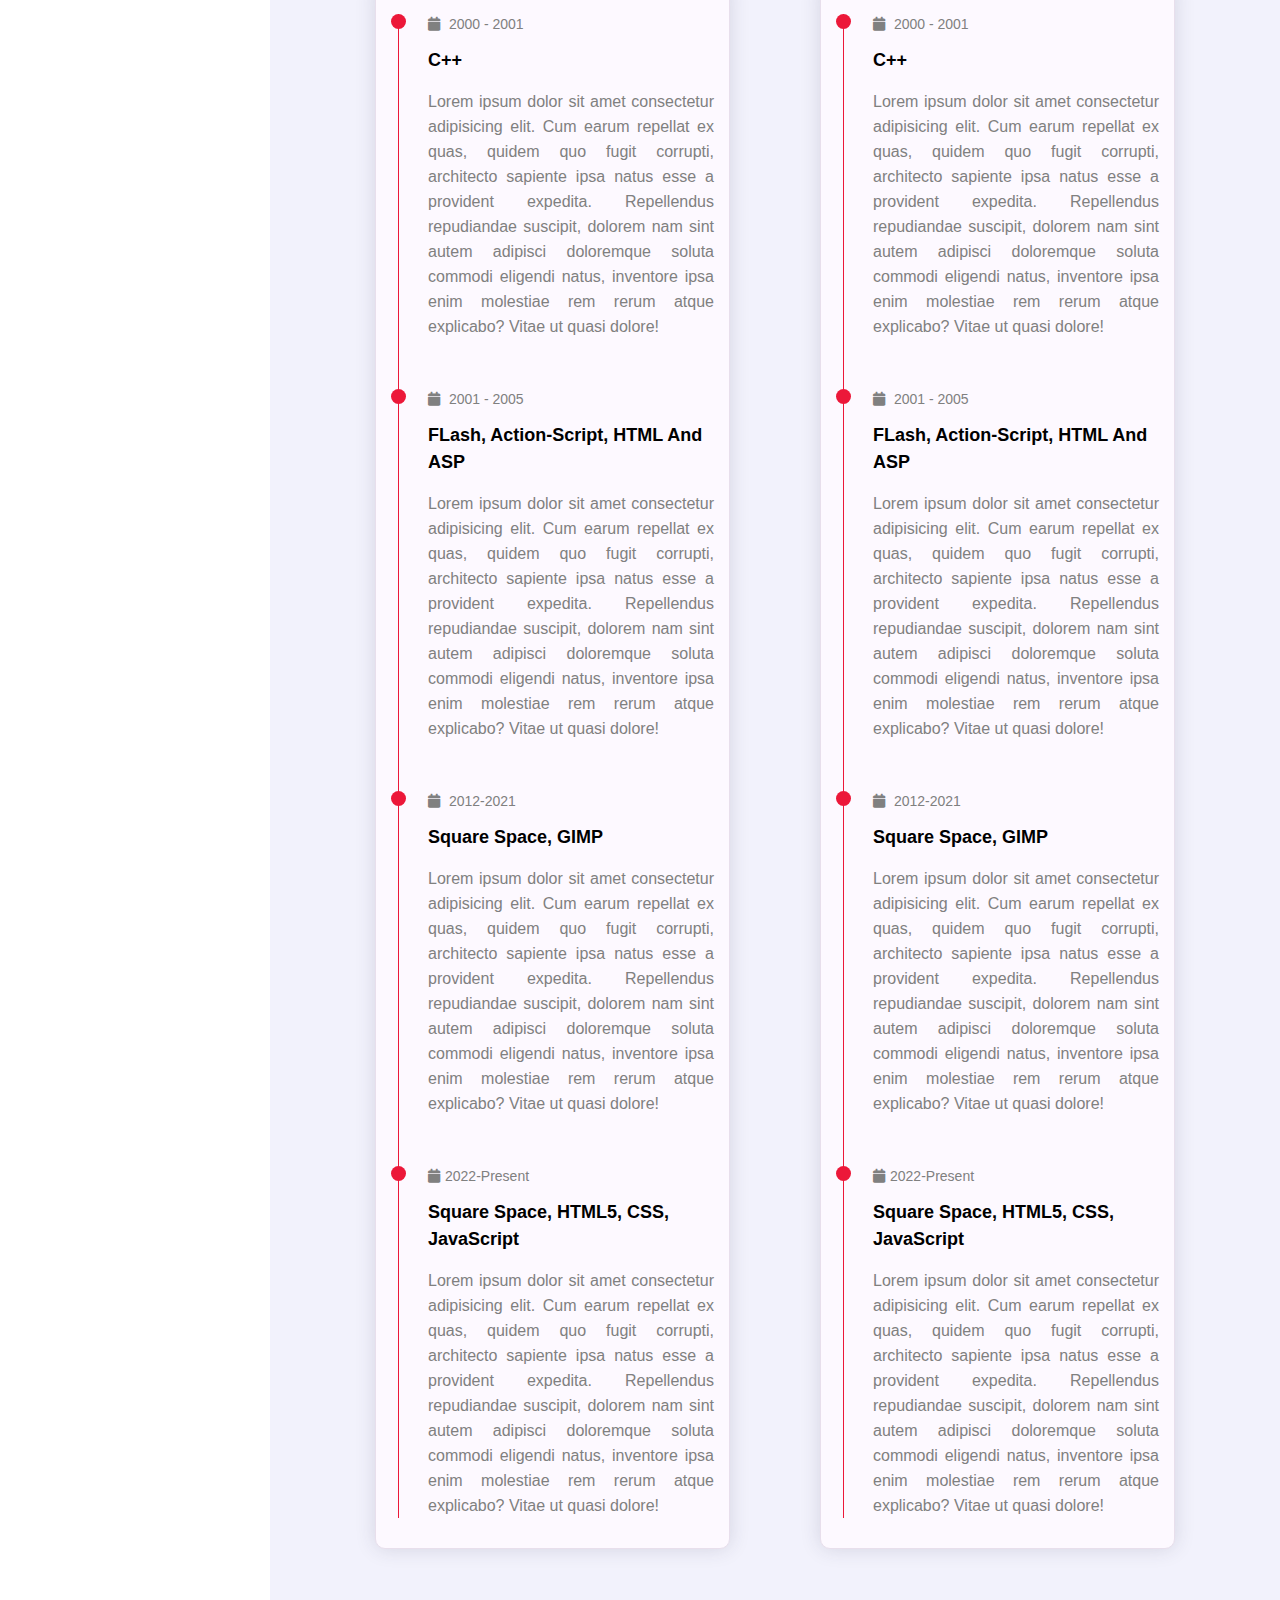
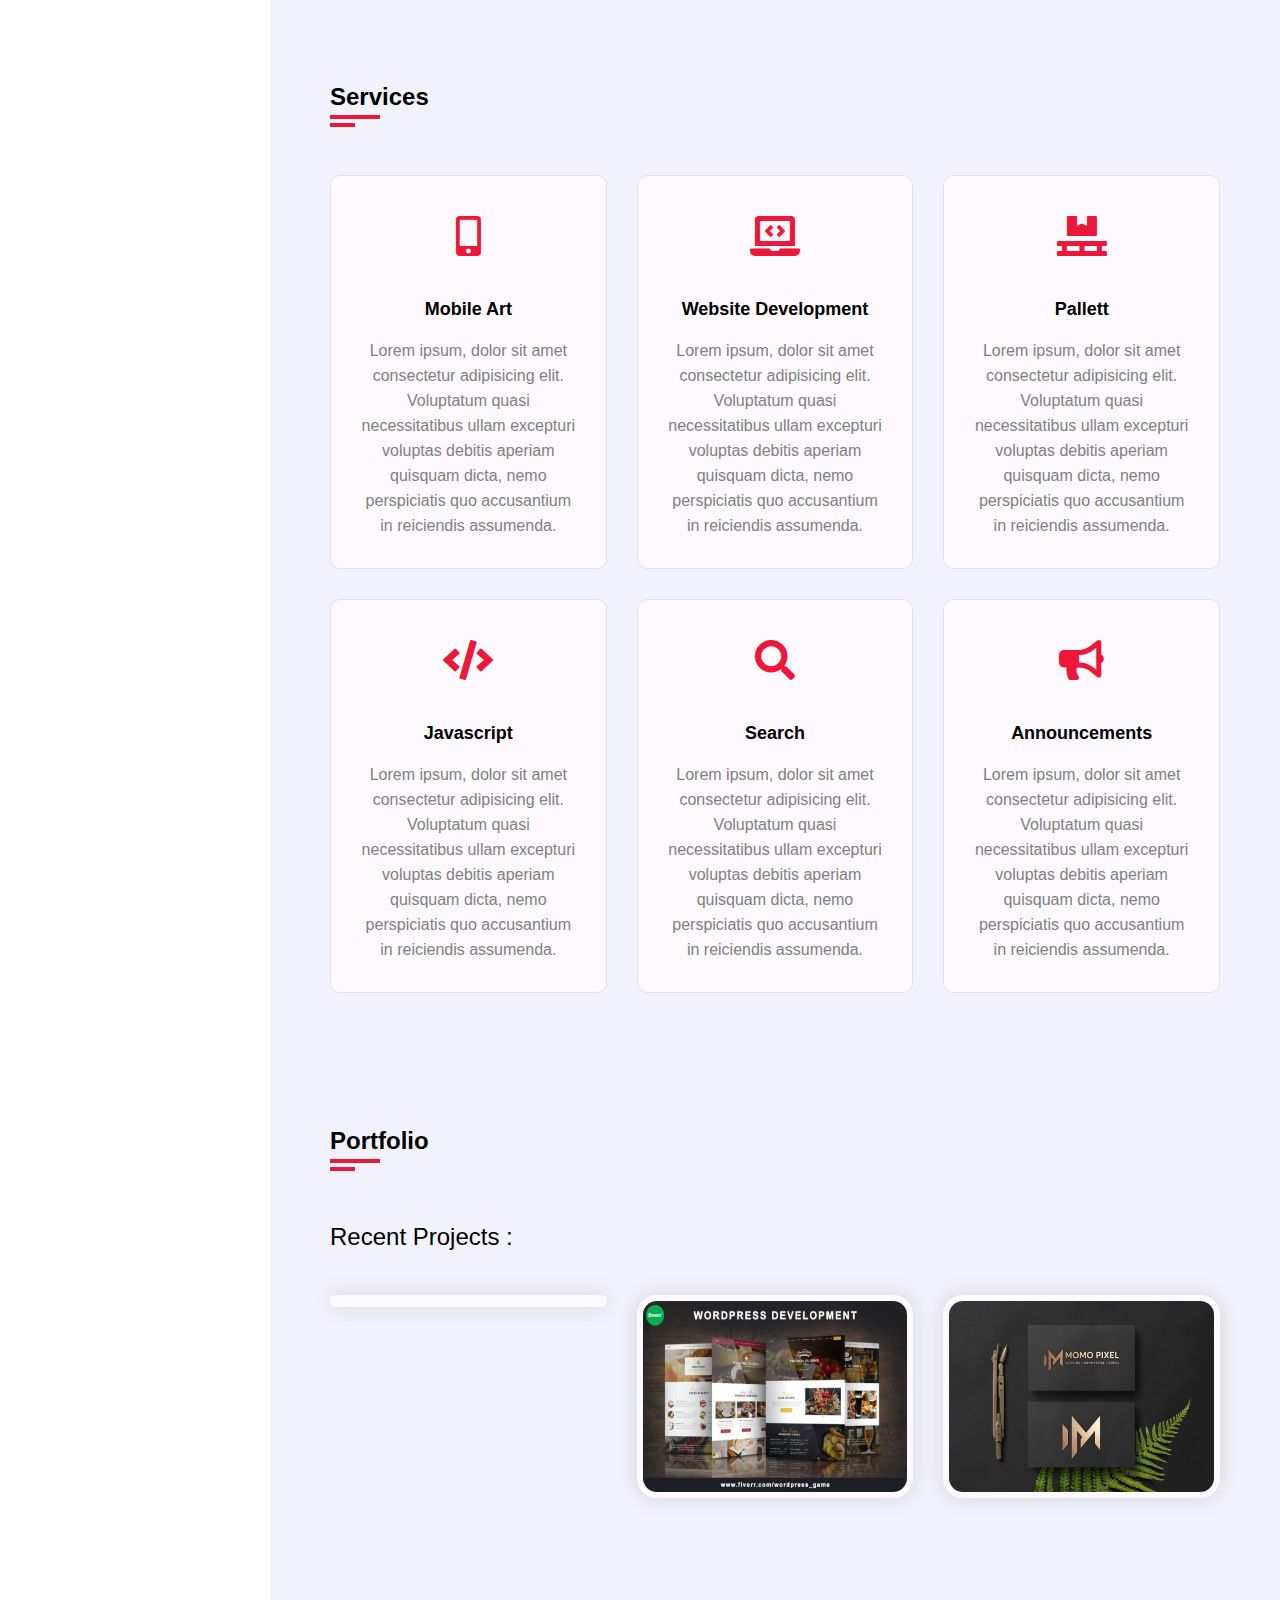
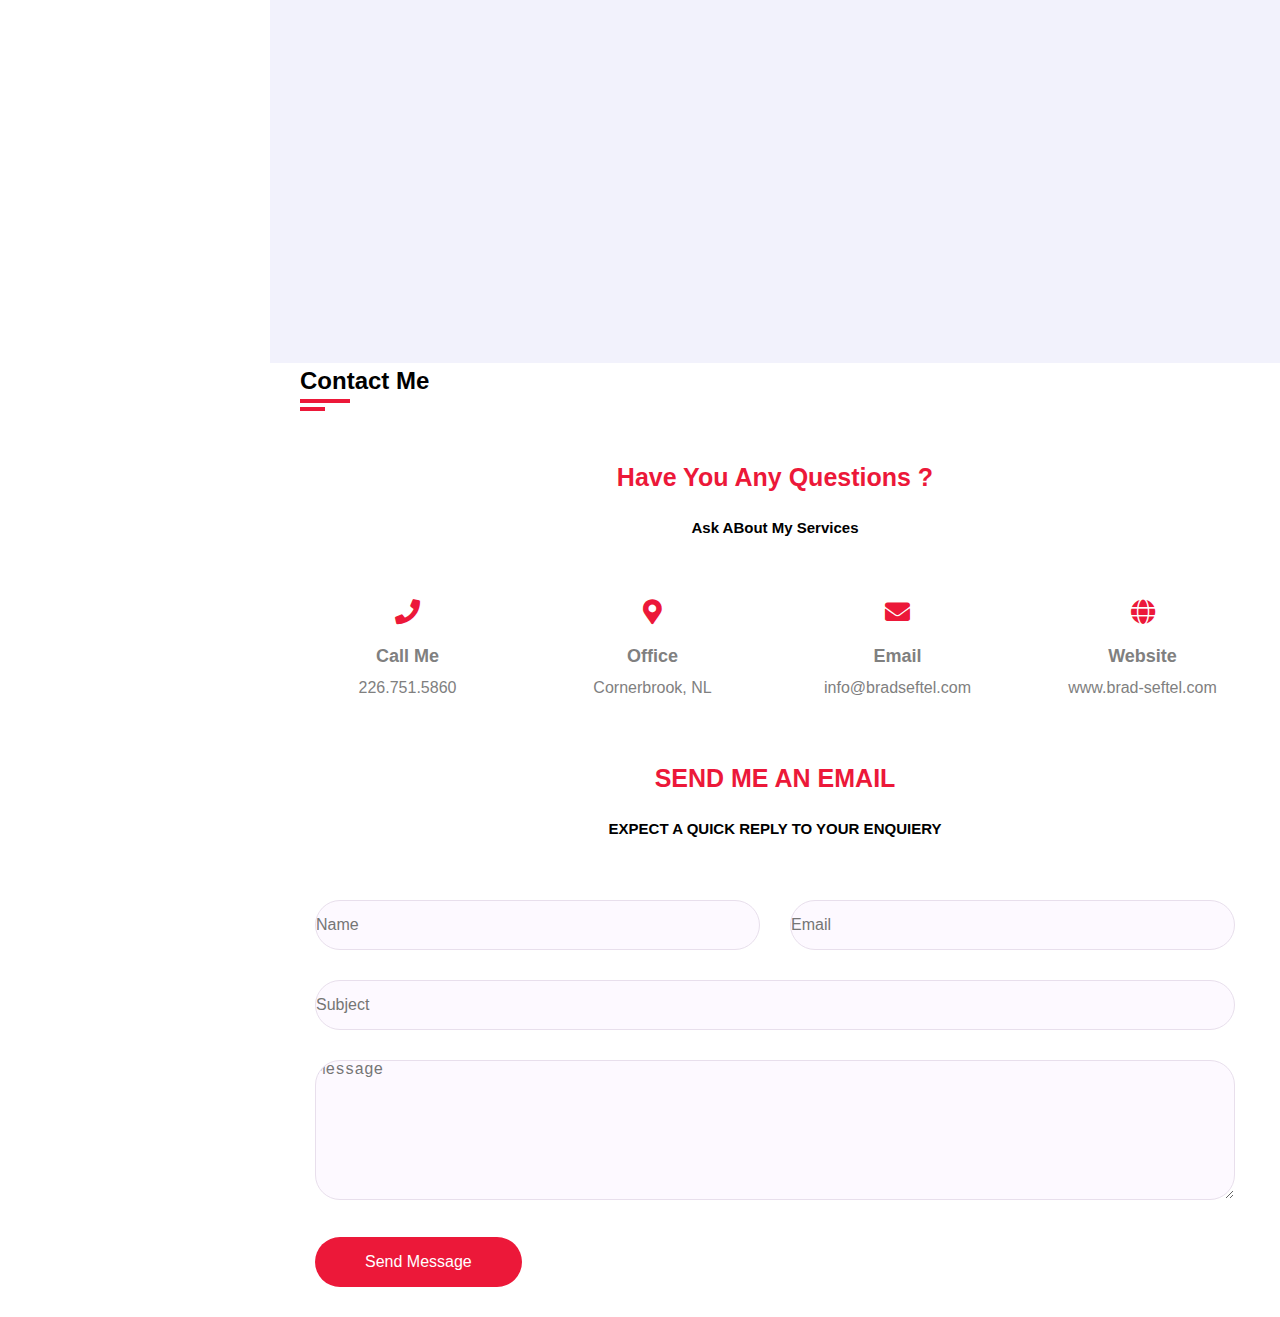
==== commit 6f6baec8: "finished code. Now polish.." ====
--- a/Portfolio/index.html
+++ b/Portfolio/index.html
@@ -1,34 +1,29 @@
 <!DOCTYPE html>
 <html lang="en">
   <head name="viewport" content="width=device-width, initial-scale=1">
-    <meta charset="utf-8" />  
-
-    <!-- 
-    <link rel="preconnect" href="https://fonts.googleapis.com"/>
-    <link rel="preconnect" href="https://fonts.gstatic.com" crossorigin/>
-    <link rel="stylesheet" href="https://fonts.googleapis.com/css2?family=Clicker+Script&family=Poppins:wght@300;400;500;600;700&display=swap"/>    
-    -->      
+    <meta charset="utf-8" />    
+    <link rel="stylesheet" href="https://fonts.googleapis.com/css2?family=Clicker+Script&family=Poppins:wght@300;400;500;600;700&display=swap"/>     
     
     <title>Brad Seftel</title>
 
-     <!--Link style sheets - Link Google fonts and Icons-->
-    <link rel="stylesheet" href="https://cdnjs.cloudflare.com/ajax/libs/font-awesome/6.2.1/css/all.min.css" />
-    <link rel="stylesheet" href="https://fonts.googleapis.com/css?family=Libre+Caslon+Display">
-    <link rel="stylesheet" href="https://fonts.googleapis.com/css?family=Raleway">  
-    <link rel="stylesheet" type="text/css" href="css/style-switcher.css" />
-    <link rel="stylesheet" type="text/css" href="css/style.css" />
-    <link rel="stylesheet" type="text/css" href="css/skins/color-1.css" />
-
-    <!-- Style Switche -->
-    <link rel="stylesheet" href="css/style-switcher.css" />
+    <link rel="stylesheet" href="css/style.css" />
+    <link rel="stylesheet" href="css/skins/color-1.css" />
+    <link rel="stylesheet" href="https://cdnjs.cloudflare.com/ajax/libs/font-awesome/5.15.4/css/all.min.css" />
+
+     <!--Link style sheets - Link Google fonts and Icons    
+      <link rel="stylesheet" href="https://fonts.googleapis.com/css?family=Libre+Caslon+Display">
+      <link rel="stylesheet" href="https://fonts.googleapis.com/css?family=Raleway">  
+     -->
+     
+    <!-- Style Switcher -->
     <link rel="stylesheet" href="css/skins/color-1.css" class="alternate-style" title="color-1" disabled />
     <link rel="stylesheet" href="css/skins/color-2.css" class="alternate-style" title="color-2" disabled />
     <link rel="stylesheet" href="css/skins/color-3.css" class="alternate-style" title="color-3" disabled />
     <link rel="stylesheet" href="css/skins/color-4.css" class="alternate-style" title="color-4" disabled />
-    <link rel="stylesheet" href="css/skins/color-5.css" class="alternate-style" title="color-5" disabled />
+    <link rel="stylesheet" href="css/skins/color-5.css" class="alternate-style" title="color-5" disabled />    
+    <link rel="stylesheet" href="css/style-switcher.css" />    
 
   </head>
-
   <body>
     <!-- Main Container Start -->
     <div class="main-container">
@@ -44,11 +39,11 @@
         </div>
 
         <ul class="nav">
-          <li><a href="#" class="active"><i class="fa fa-home"></i>Home</a></li>
-          <li><a href="#"><i class="fa fa-user"></i>About</a></li>
-          <li><a href="#"><i class="fa fa-list"></i>Services</a></li>
-          <li><a href="#"><i class="fa fa-briefcase"></i>Portfolio</a></li>
-          <li><a href="#"><i class="fa fa-comments"></i>Contact</a></li>
+          <li><a href="#home" class="active"><i class="fa fa-home"></i>Home</a></li>
+          <li><a href="#about"><i class="fa fa-user"></i>About</a></li>
+          <li><a href="#services"><i class="fa fa-list"></i>Services</a></li>
+          <li><a href="#portfolio"><i class="fa fa-briefcase"></i>Portfolio</a></li>
+          <li><a href="#contact"><i class="fa fa-comments"></i>Contact</a></li>
         </ul>
 
       </div>
@@ -58,7 +53,7 @@
       <div class="main-content">
         
         
-        <section class="home section"><!-- ======== Home Section Start ========-->
+        <section class="home section" id="home"><!-- ======== Home Section Start ========-->
           <div class="container">
             <div class="row">
               <div class="home-info padd-15">
@@ -68,7 +63,7 @@
                 <a href="#contact" class="btn hire-me">Hire me</a>
               </div>  
               <div class="home-img padd-15">
-                <img src="images/bradBioPic.jpg" alt="">
+                <img src="images/hero.jpg" alt="">
               </div>
             </div>
           </div>
@@ -76,7 +71,7 @@
 
 
         <!-- ======== About Section Start ========-->
-        <section class="about section">
+        <section class="about section" id="about">
           <div class="container">
             <div class="row">
               <div class="section-title padd-15">
@@ -273,8 +268,9 @@
           </div>         
         </section>
         <!-- ======== About Section End ========-->
+
         <!-- ======== Services Section Start ========-->
-        <section class="service section">
+        <section class="service section" id="services">
           <div class="container">
             <div class="row">
               <div class="section-title padd-15">
@@ -358,8 +354,9 @@
           </div>
         </section>
         <!-- ======== Services Section End ========-->
+
         <!-- ======== Portfolio Section Start ========-->
-        <section class="portfolio section">
+        <section class="portfolio section" id="portfolio">
           <div class="container">
             <div class="row">
               <div class="section-title padd-15">
@@ -407,7 +404,7 @@
         <!-- ======== Portfolio Section End ========-->
 
         <!-- ======== Contact Section Start ========-->
-        <section class="contact">
+        <section class="contact" id="contact">
 
           <div class="container">
 
@@ -527,7 +524,8 @@
     <!--======== Style Switcher End ========-->
 
     <!--======== JS Files ======== -->
+    <script src="https://cdnjs.cloudflare.com/ajax/libs/typed.js/2.0.12/typed.min.js" referrerpolicy="no-referrer"></script>
     <script src="js/script.js"></script>
-    <script src="js/style-switcher.js"></script>
+    <!-- <script src="js/style-switcher.js"></script> -->
   </body>
 </html>
--- a/Portfolio/css/style.css
+++ b/Portfolio/css/style.css
@@ -5,6 +5,14 @@
     
     --text-black-700: grey;
     --text-black-900:black;    
+}
+body.dark{
+    --bg-black-900:#151515;
+    --bg-black-100:#222222;
+    --bg-black-50:#393939;
+    
+    --text-black-700:#ffffff;
+    --text-black-900:#e9e9e9; 
 }
 
 body{
@@ -223,7 +231,6 @@
     backround: var(--skin-color);
     top:6px;
     left: 0px;
-
 }
 
 .aside .nav-toggler span::after{
@@ -234,7 +241,6 @@
     backround: var(--skin-color);
     top:6px;
     left: 0px;
-
 }
 
 .aside .nav{
@@ -301,21 +307,22 @@
 .home-info p{
     margin-bottom: 70px;
     font-size: 18px;
-    color: var(--text-black-700);
+    color: var(--text-black-700);    
 }
 
 .home .home-img{
     flex:0 0 40%;
     max-width: 40%;    
     text-align: center;    
-    position: relative;
+    position: relative;   
 }
 
 .home .home-img img{
     margin:auto;
     border-radius:5px;
-    max-width: 100%;
-    max-height: 100%;
+    max-width: 75%;
+    max-height: 75%;
+    
 }
 
 .home-img::before{
@@ -324,8 +331,7 @@
     height: 50px;
     width: 50px;
     border-top: 5px solid var(--skin-color);
-    border-left: 5px solid var(--skin-color); 
-    left: 0px;
+    border-left: 5px solid var(--skin-color);    
     top:0px;     
 }
 
@@ -335,8 +341,7 @@
     height: 50px;
     width: 50px;
     border-bottom: 5px solid var(--skin-color);
-    border-right: 5px solid var(--skin-color);
-    right: 0px;
+    border-right: 5px solid var(--skin-color);    
     bottom:0px;
 }
 
--- a/Portfolio/css/style-switcher.css
+++ b/Portfolio/css/style-switcher.css
@@ -6,15 +6,16 @@
     width: 200px;
     border: 1px solid var(--bg-black-50);
     background: var(--bg-black-100);
-    z-index: 1001;
+    z-index: 101;
     border-radius: 5px;
     transition: all 0.3s ease;
+    /* close switcher off screen*/
     transform: translateX(100%);
 
 }
 
 .style-switcher.open{
-    transform: translateX(25px) ;
+    transform: translateX(-25px) ;
 }
 
 .style-switcher .s-icon{
@@ -56,7 +57,6 @@
 }
 
 .style-switcher .colors{
-
     display: flex;
     flex-wrap: wrap;
     justify-content:space-between;
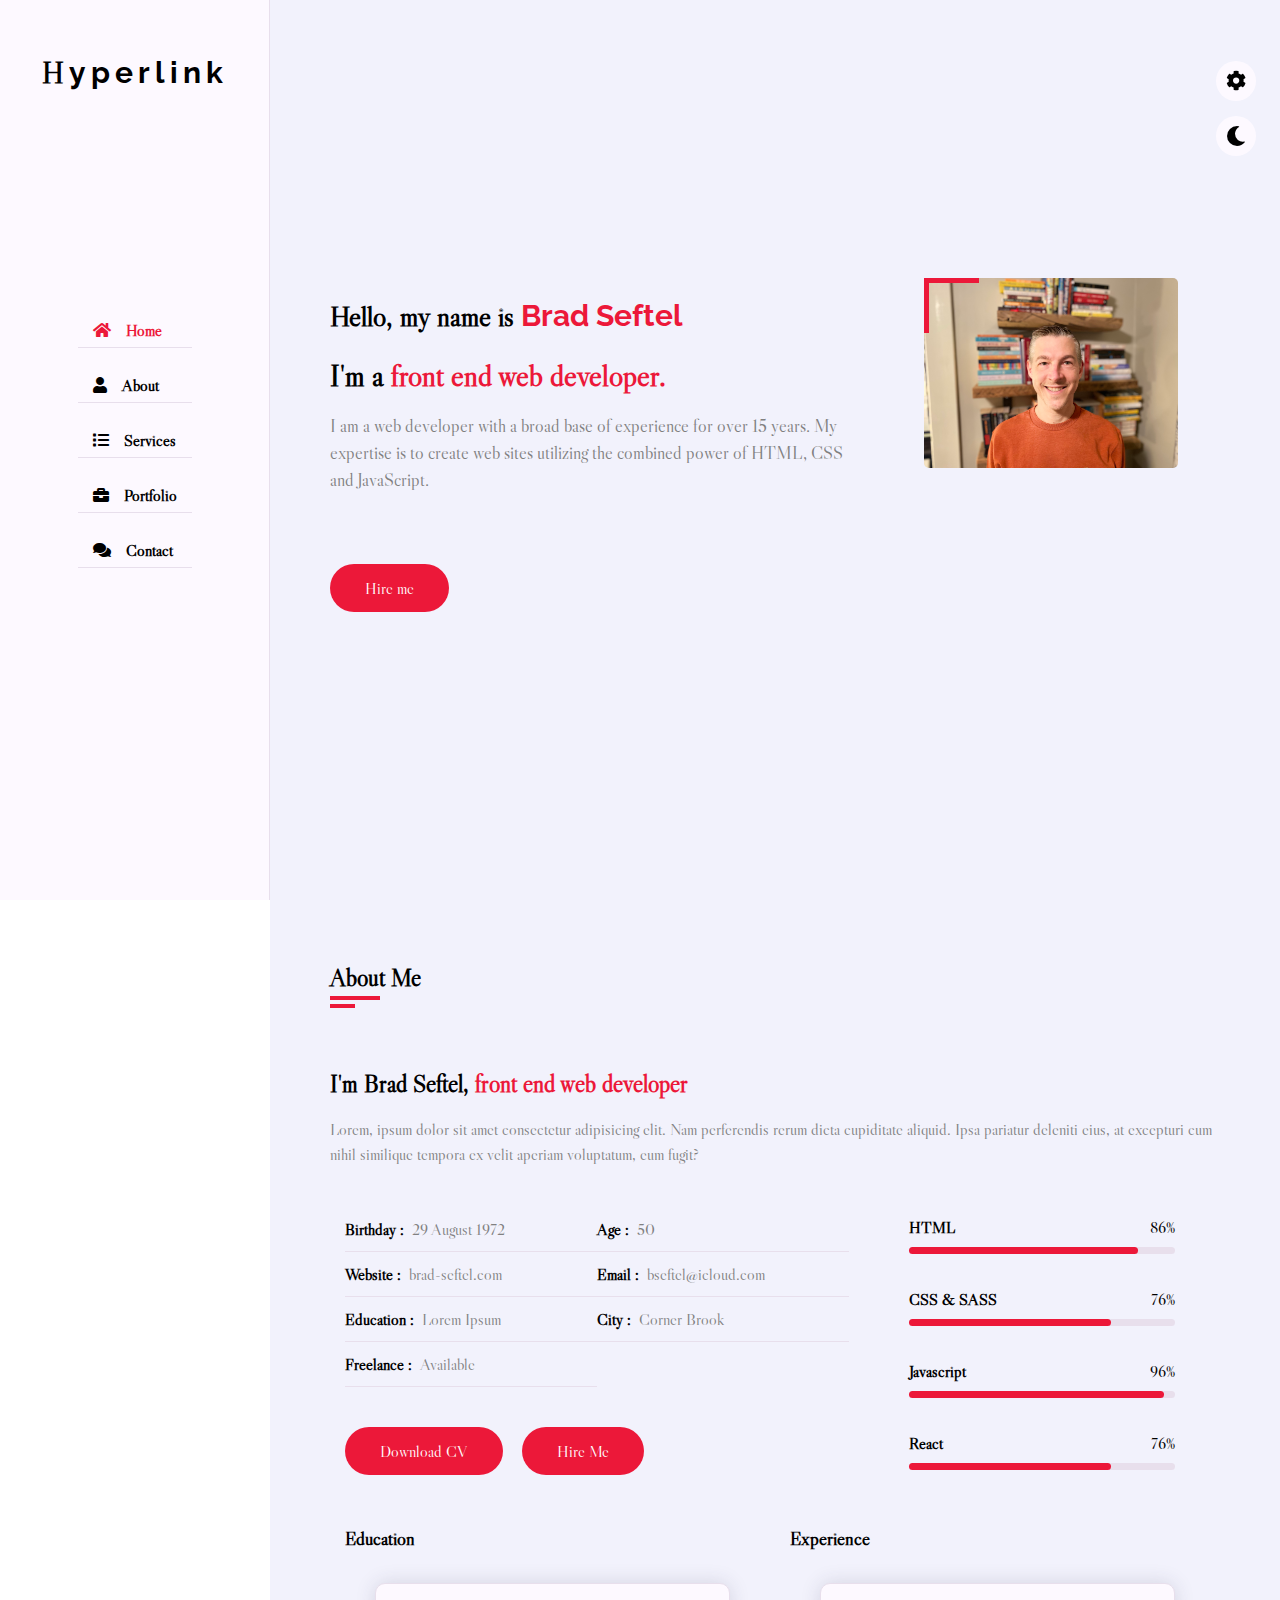
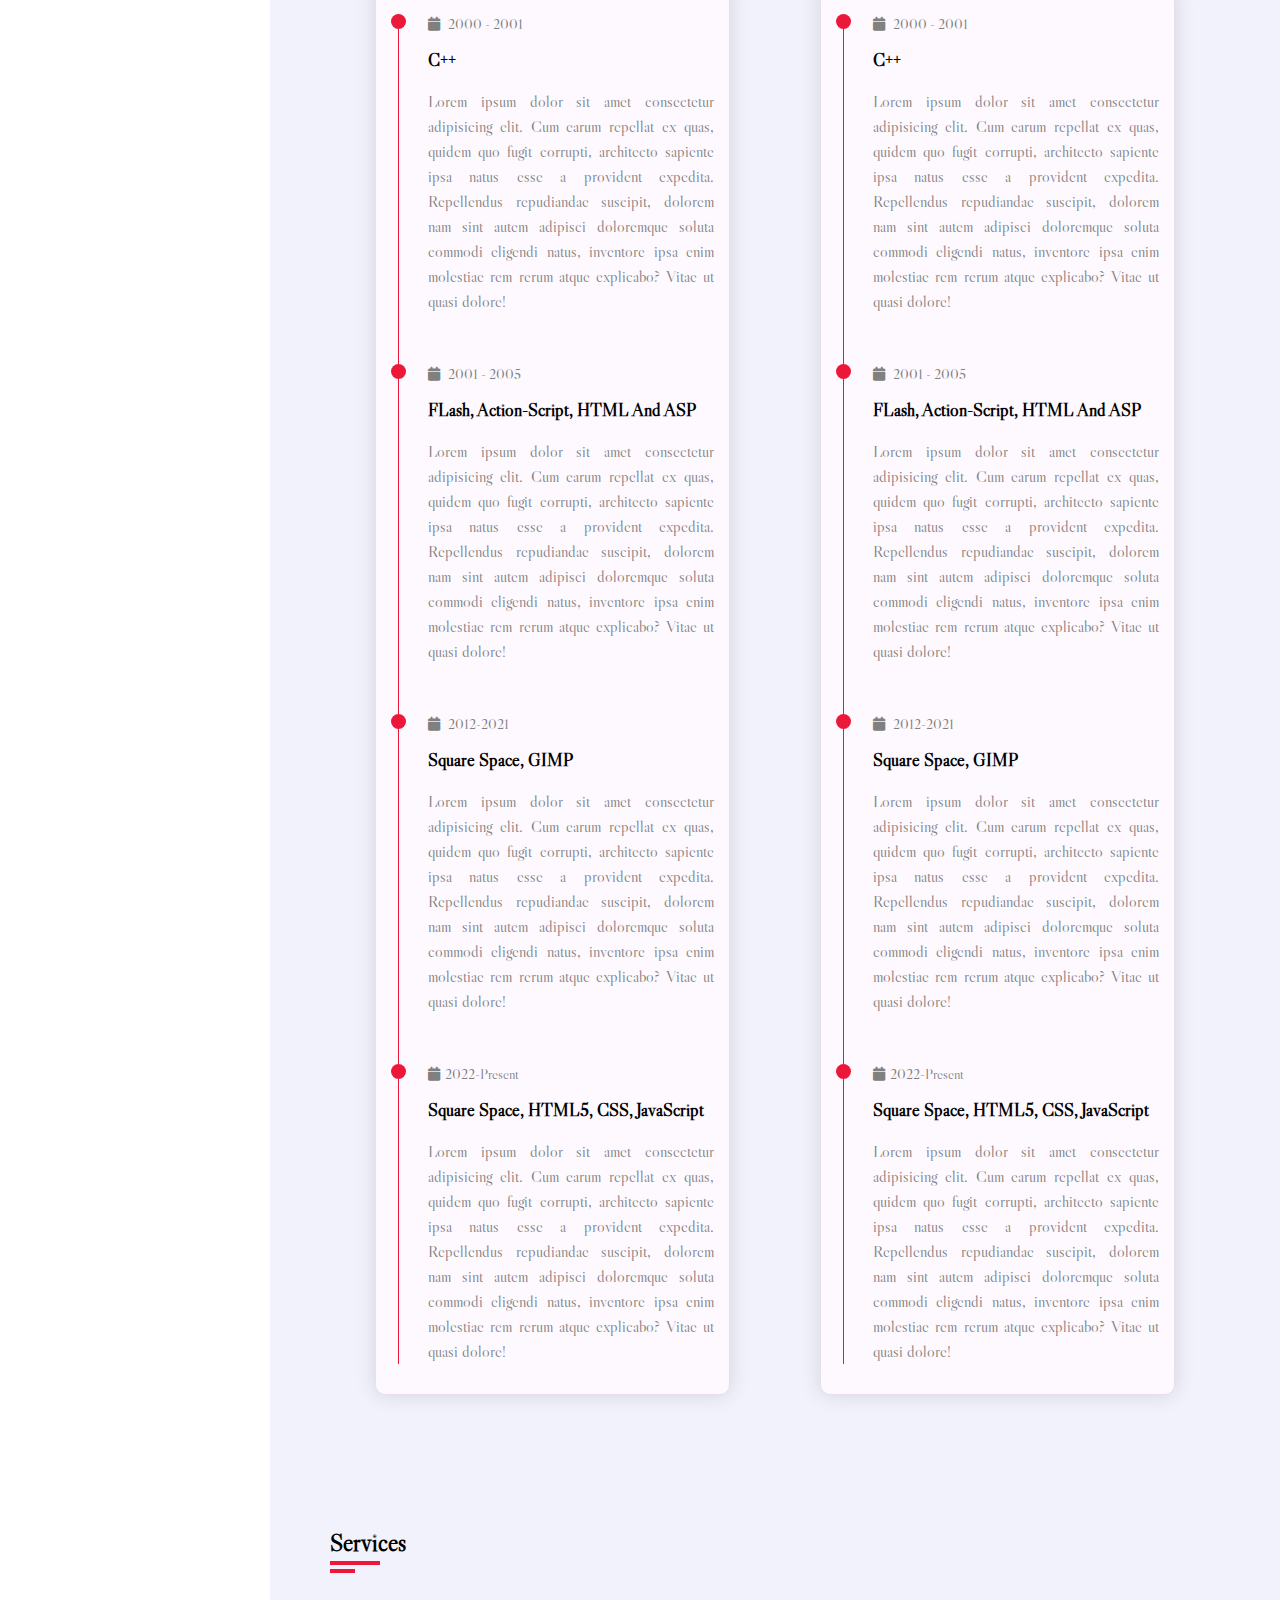
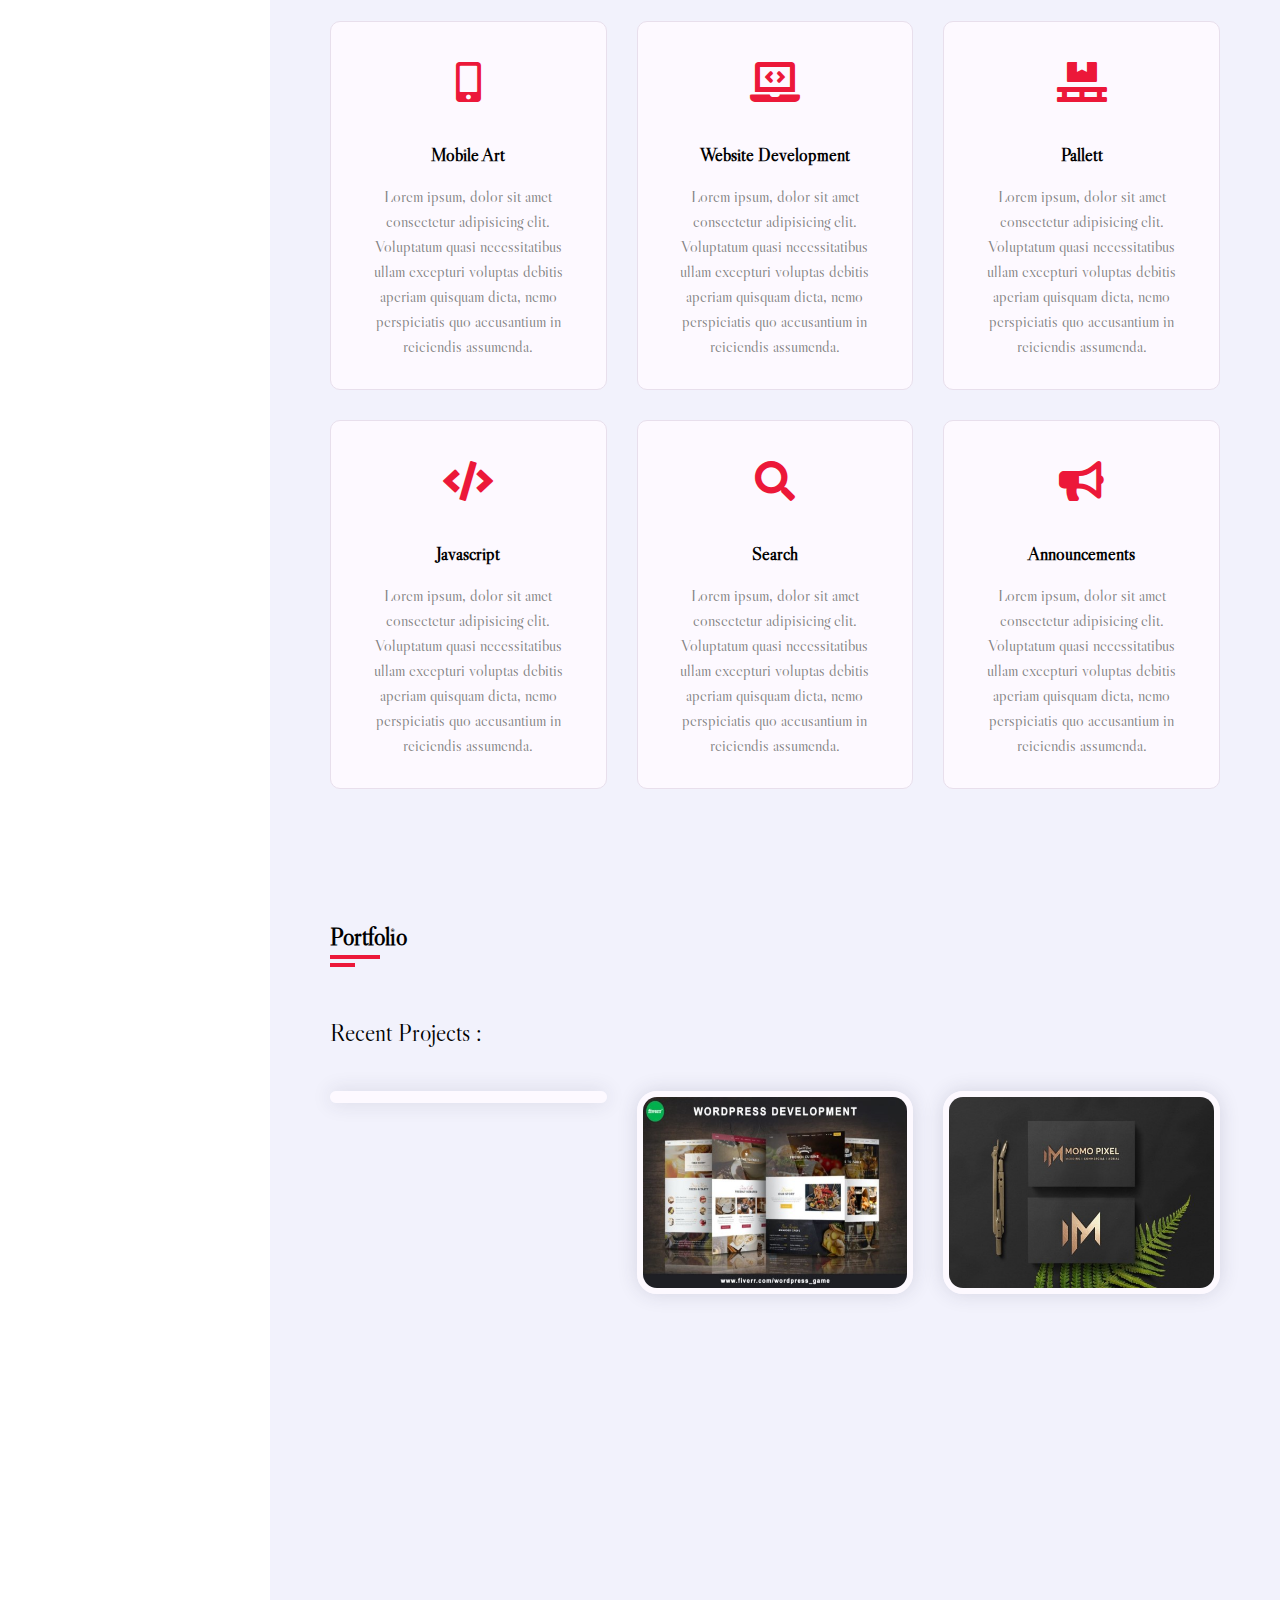
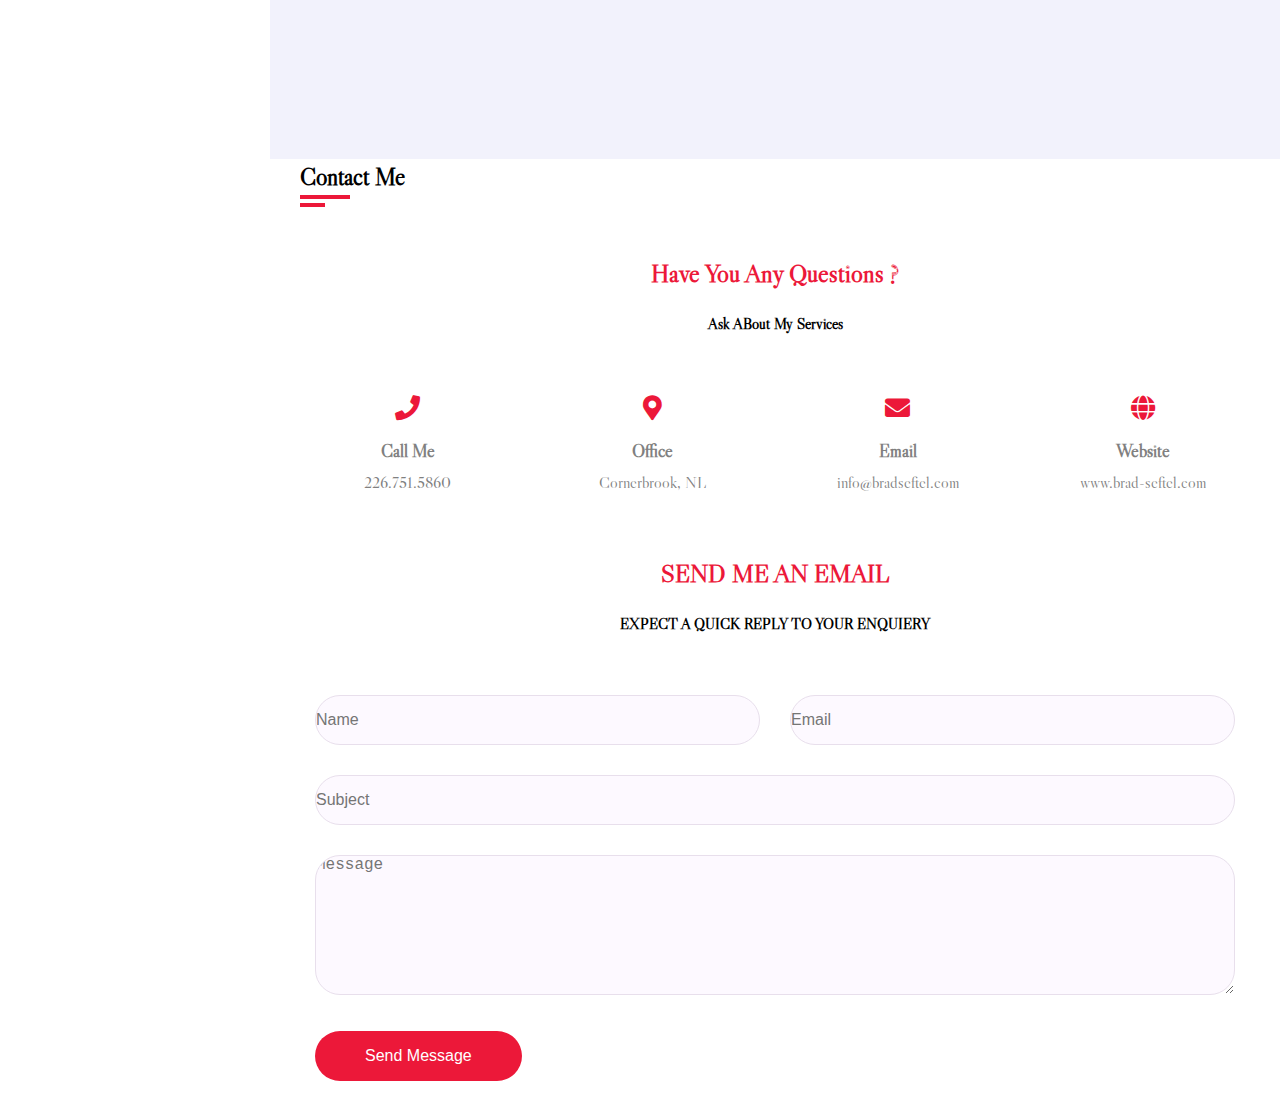
==== commit a7e3e3d3: "fixed night/day js-style" ====
--- a/Portfolio/index.html
+++ b/Portfolio/index.html
@@ -1,27 +1,24 @@
 <!DOCTYPE html>
 <html lang="en">
   <head name="viewport" content="width=device-width, initial-scale=1">
-    <meta charset="utf-8" />    
-    <link rel="stylesheet" href="https://fonts.googleapis.com/css2?family=Clicker+Script&family=Poppins:wght@300;400;500;600;700&display=swap"/>     
-    
+    <meta charset="utf-8" />   
     <title>Brad Seftel</title>
 
+    <!--Link style sheets - Link Google fonts and Icons  -->
     <link rel="stylesheet" href="css/style.css" />
     <link rel="stylesheet" href="css/skins/color-1.css" />
     <link rel="stylesheet" href="https://cdnjs.cloudflare.com/ajax/libs/font-awesome/5.15.4/css/all.min.css" />
-
-     <!--Link style sheets - Link Google fonts and Icons    
-      <link rel="stylesheet" href="https://fonts.googleapis.com/css?family=Libre+Caslon+Display">
-      <link rel="stylesheet" href="https://fonts.googleapis.com/css?family=Raleway">  
-     -->
+    <link rel="stylesheet" href="https://fonts.googleapis.com/css?family=Libre+Caslon+Display">
+    <link rel="stylesheet" href="https://fonts.googleapis.com/css?family=Raleway">
      
-    <!-- Style Switcher -->
+     
+    <!-- Style Switcher css -->
     <link rel="stylesheet" href="css/skins/color-1.css" class="alternate-style" title="color-1" disabled />
     <link rel="stylesheet" href="css/skins/color-2.css" class="alternate-style" title="color-2" disabled />
     <link rel="stylesheet" href="css/skins/color-3.css" class="alternate-style" title="color-3" disabled />
     <link rel="stylesheet" href="css/skins/color-4.css" class="alternate-style" title="color-4" disabled />
     <link rel="stylesheet" href="css/skins/color-5.css" class="alternate-style" title="color-5" disabled />    
-    <link rel="stylesheet" href="css/style-switcher.css" />    
+    <link rel="stylesheet" href="css/style-switcher.css" />
 
   </head>
   <body>
@@ -46,12 +43,10 @@
           <li><a href="#contact"><i class="fa fa-comments"></i>Contact</a></li>
         </ul>
 
-      </div>
-      <!-- ======== Aside End ========== -->
+      </div> <!-- ======== Aside End ========== -->
 
       <!-- ======== Main Content Start ======== -->
-      <div class="main-content">
-        
+      <div class="main-content">        
         
         <section class="home section" id="home"><!-- ======== Home Section Start ========-->
           <div class="container">
@@ -523,9 +518,11 @@
       </div>
     <!--======== Style Switcher End ========-->
 
-    <!--======== JS Files ======== -->
+    <!--======== Java Script Files ======== -->
     <script src="https://cdnjs.cloudflare.com/ajax/libs/typed.js/2.0.12/typed.min.js" referrerpolicy="no-referrer"></script>
     <script src="js/script.js"></script>
-    <!-- <script src="js/style-switcher.js"></script> -->
+    <script src="js/theme-switcher.js" ></script>
+    <script src="js/style-toggler.js" ></script>
+
   </body>
 </html>
--- a/Portfolio/css/style.css
+++ b/Portfolio/css/style.css
@@ -335,7 +335,7 @@
     top:0px;     
 }
 
-.home-img::after{
+/* .home-img::after{
     content:'';
     position: absolute;
     height: 50px;
@@ -343,7 +343,7 @@
     border-bottom: 5px solid var(--skin-color);
     border-right: 5px solid var(--skin-color);    
     bottom:0px;
-}
+} */
 
 
 /* About */
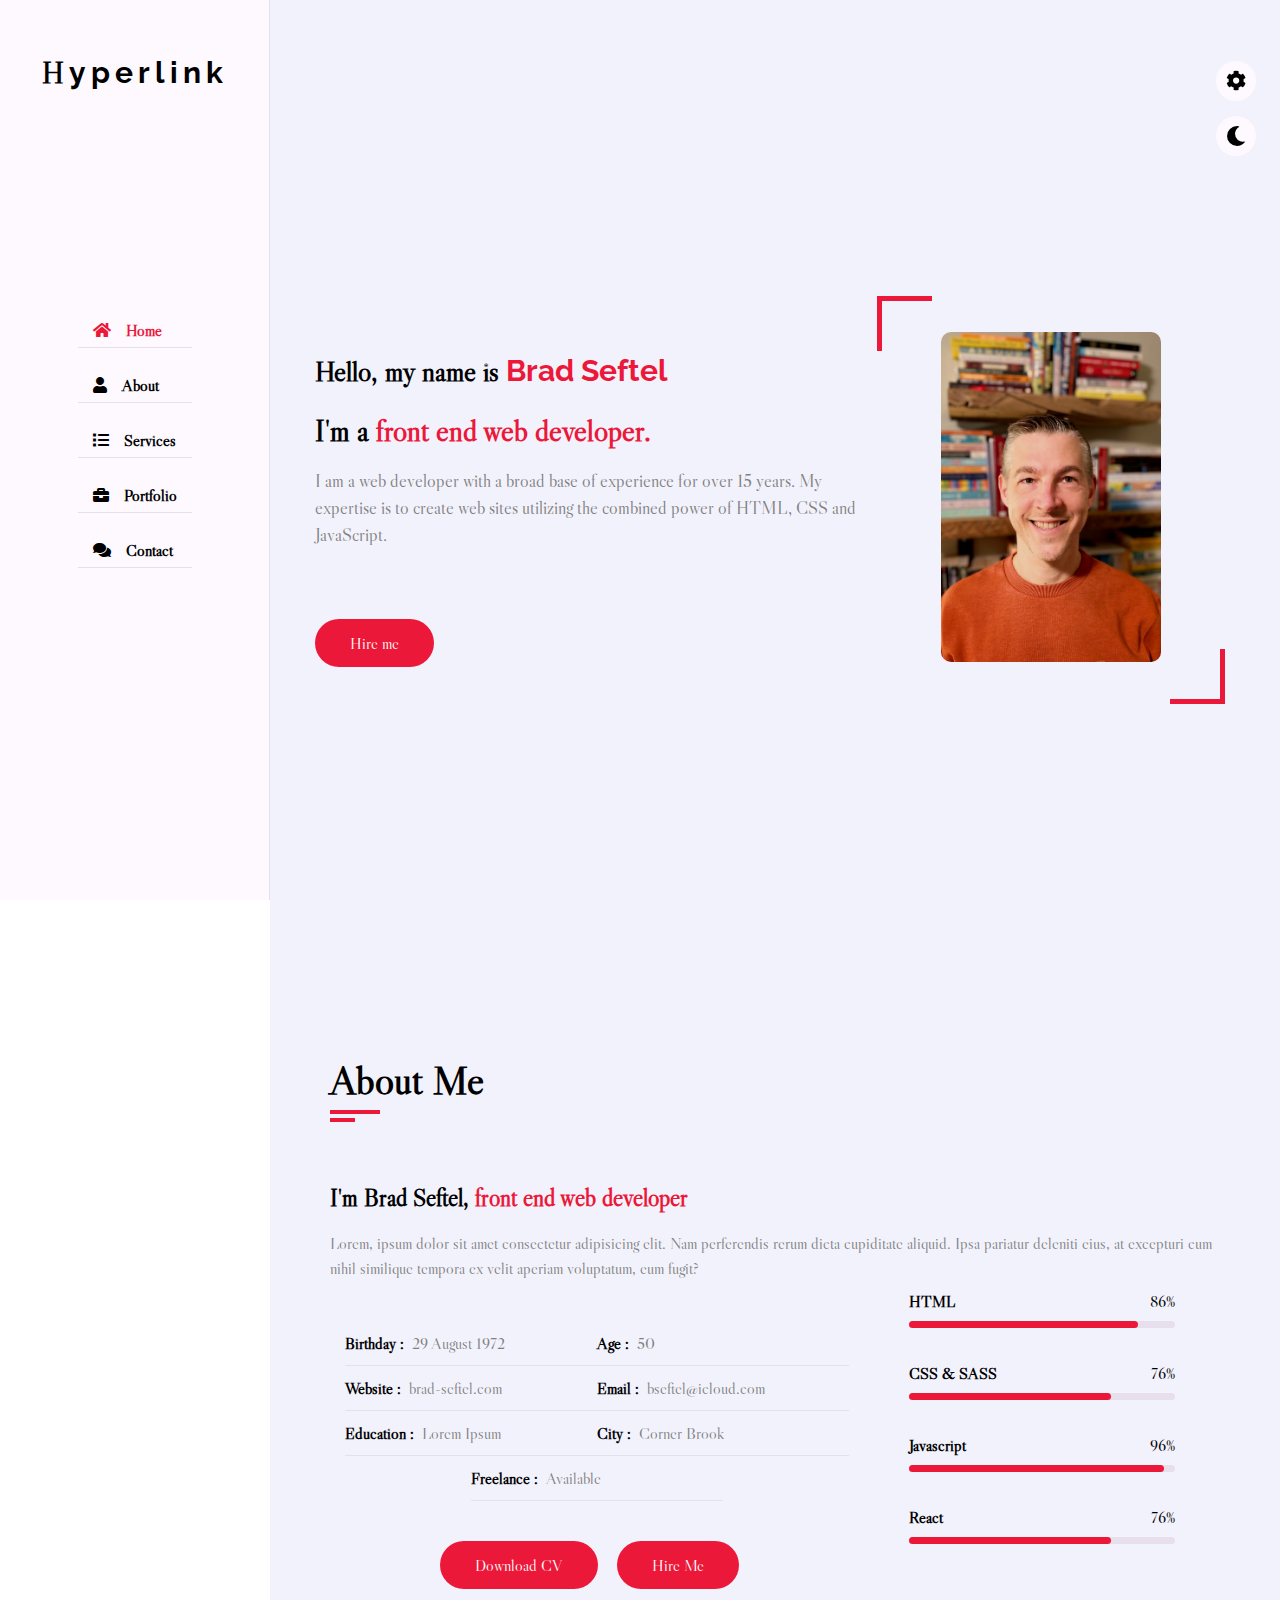
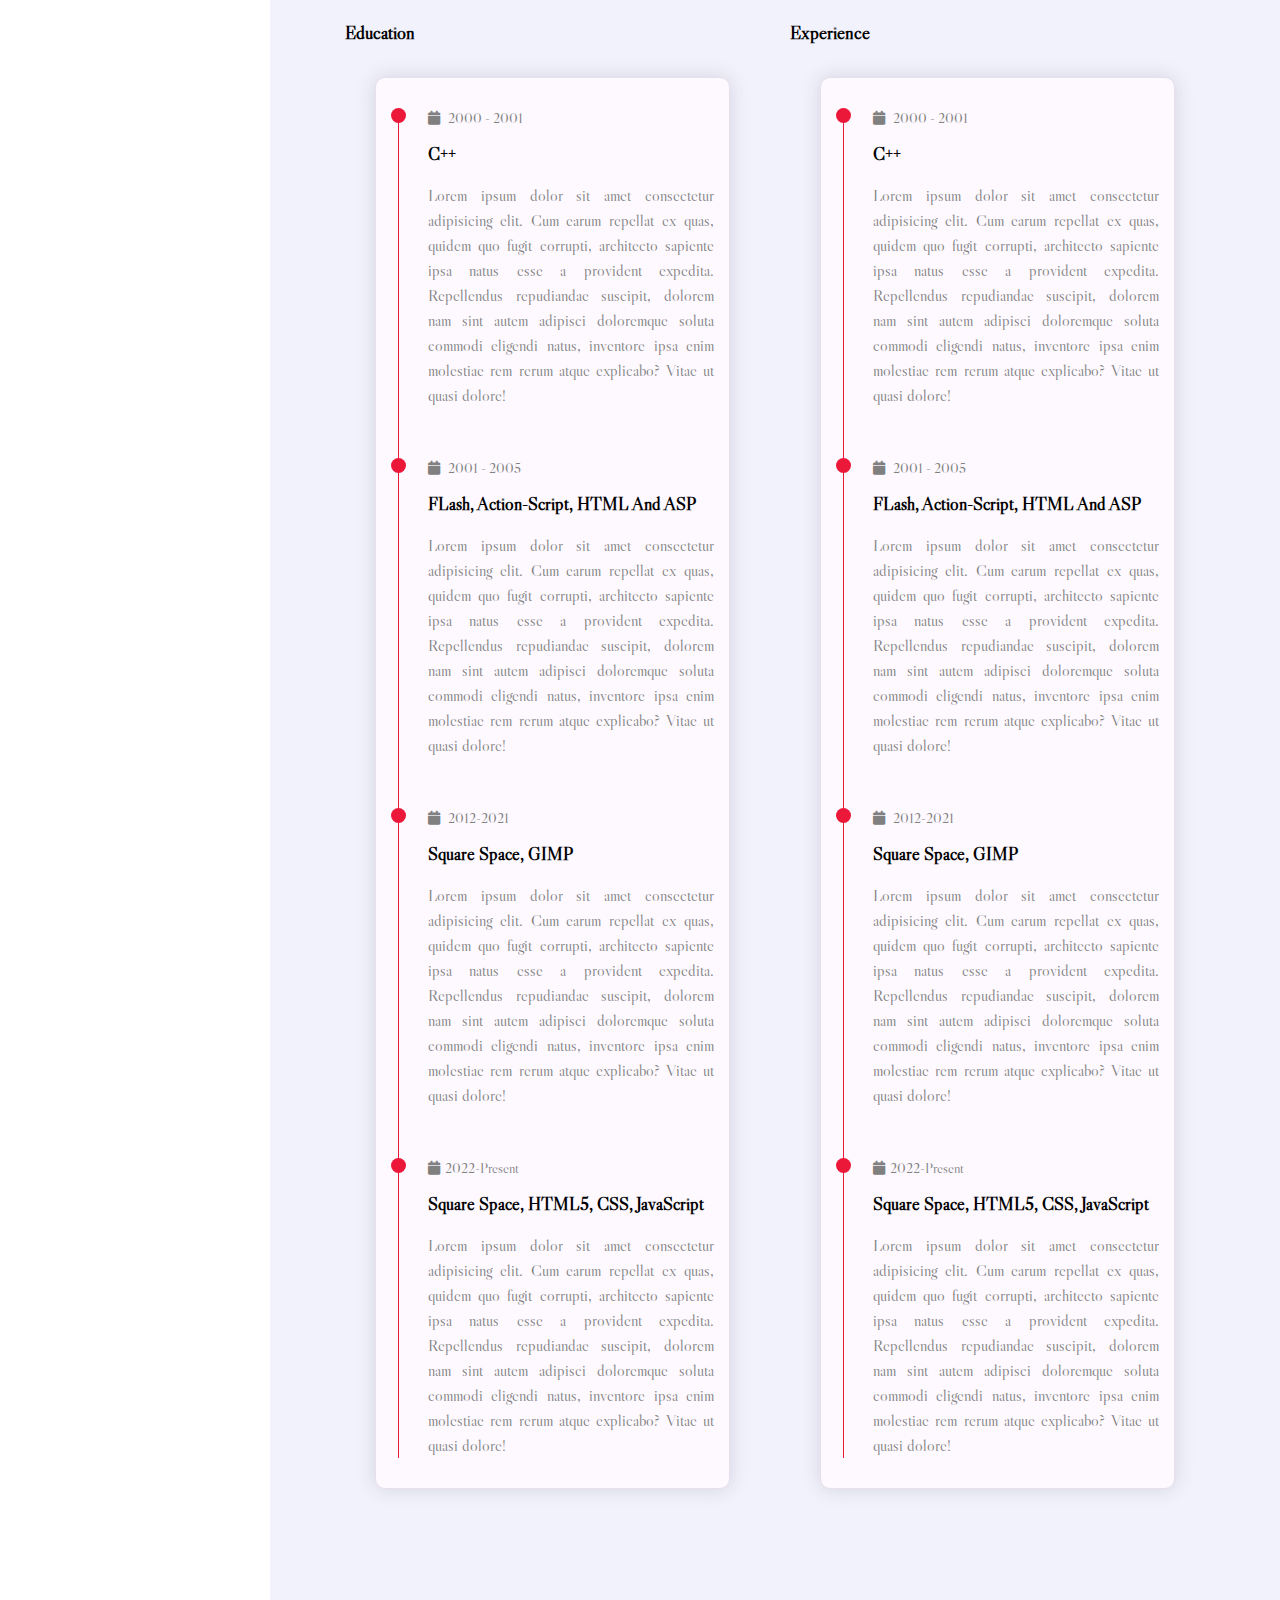
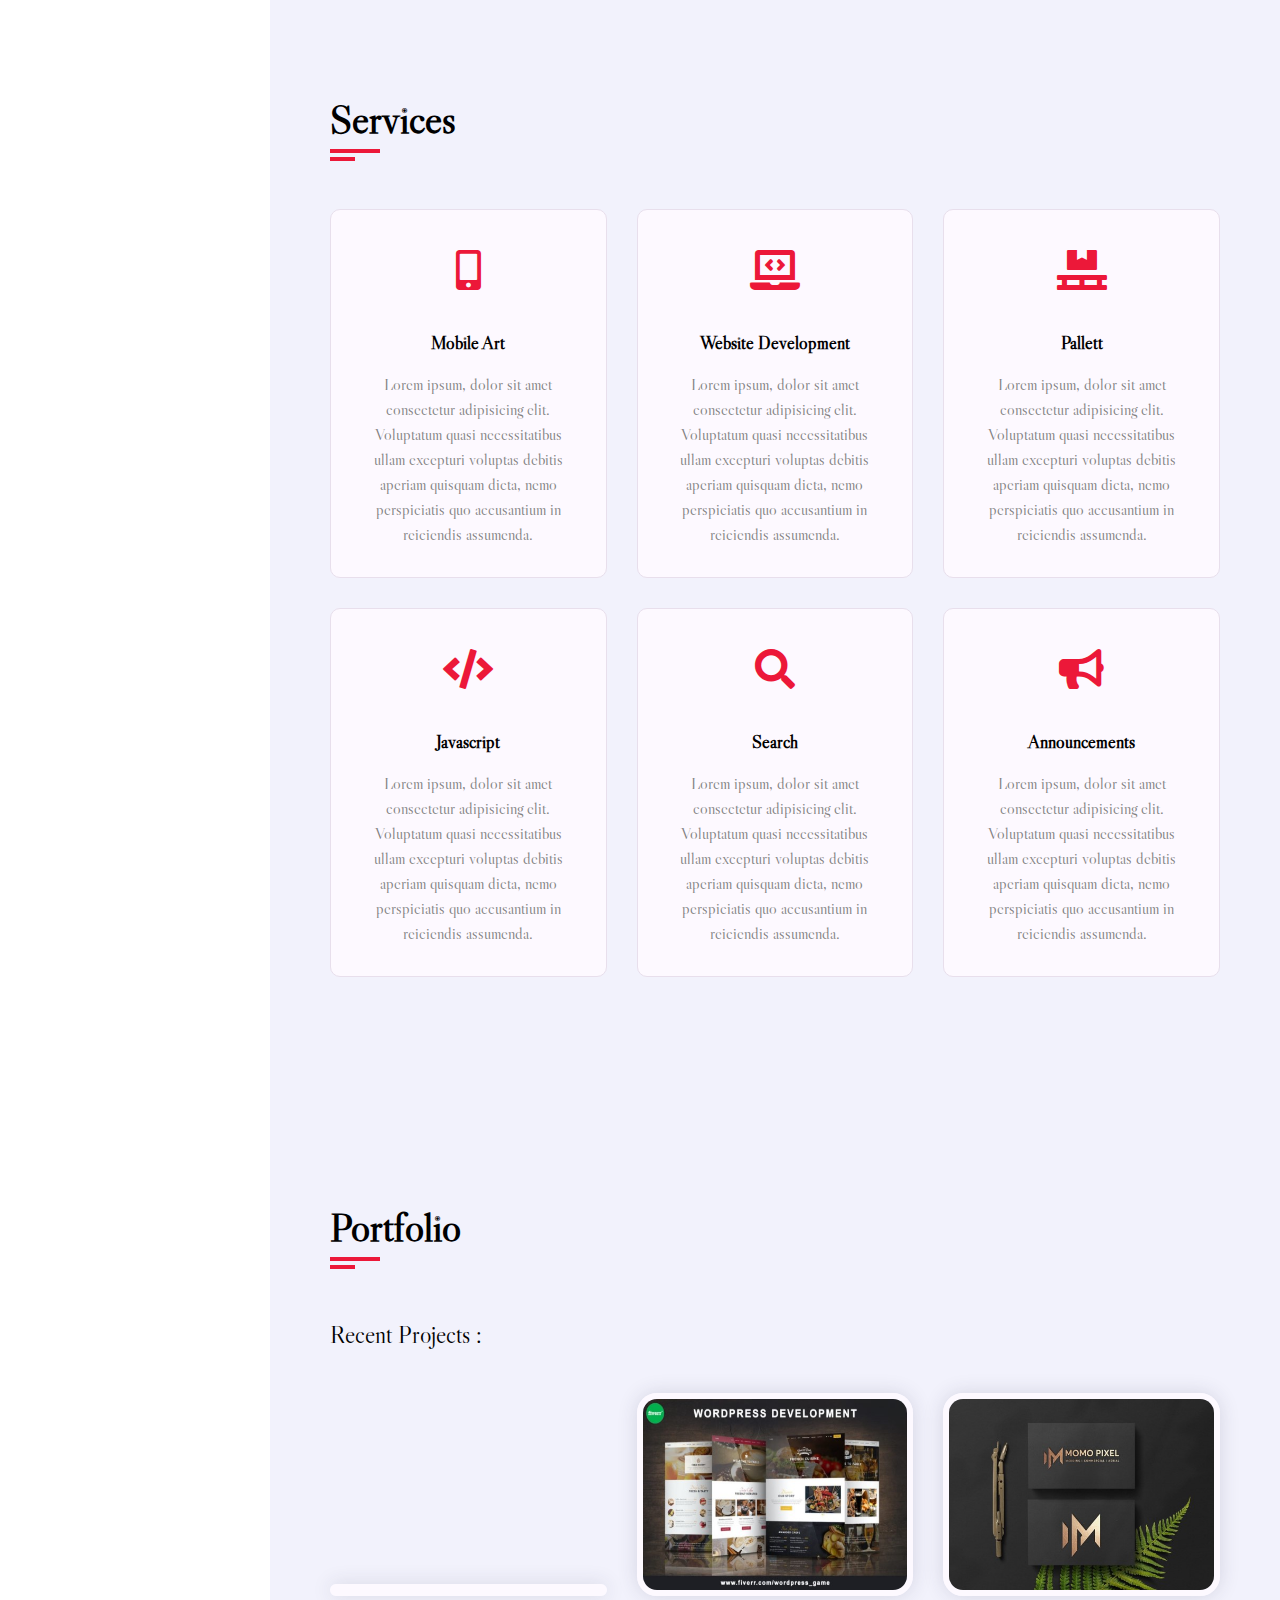
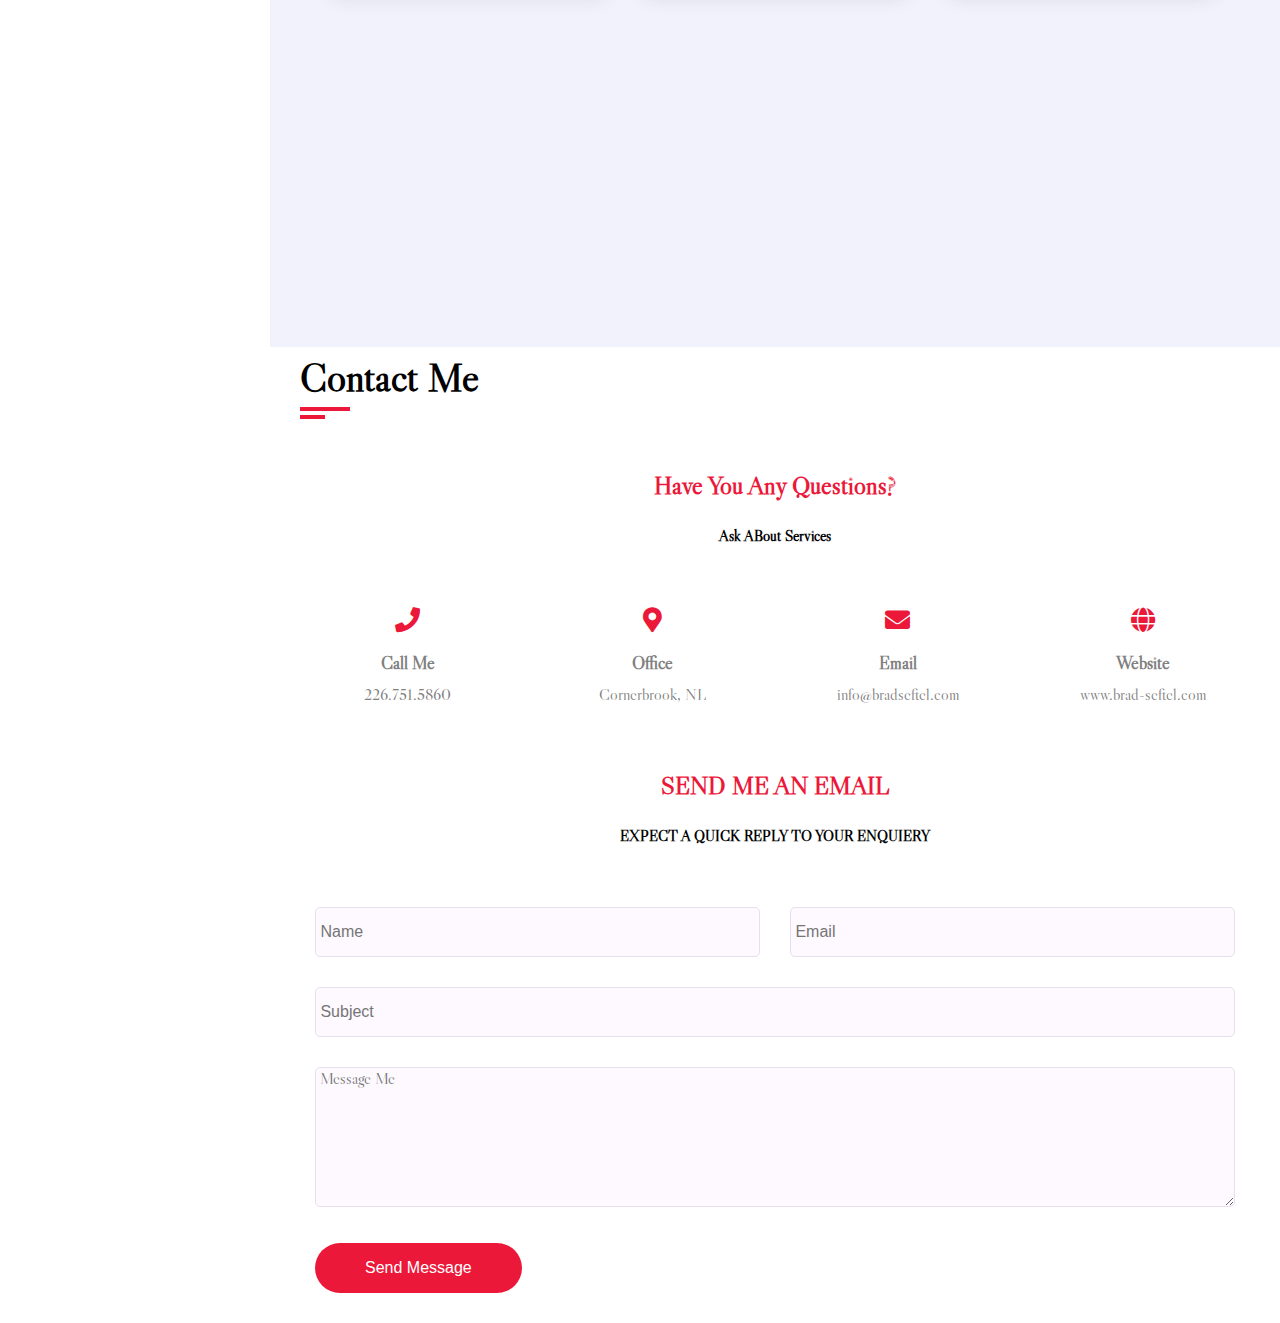
==== commit 2f88b5d3: "new photo and fix css" ====
--- a/Portfolio/index.html
+++ b/Portfolio/index.html
@@ -51,14 +51,14 @@
         <section class="home section" id="home"><!-- ======== Home Section Start ========-->
           <div class="container">
             <div class="row">
-              <div class="home-info padd-15">
+              <div class="home-info">
                 <h3 class="hello">Hello, my name is <span class="name">Brad Seftel</span></h3>
                 <h3 class="my-profession">I'm a <span class="typing">front end web developer.</span></h3>
                 <p>I am a web developer with a broad base of experience for over 15 years. My expertise is to create web sites utilizing the combined power of HTML, CSS and JavaScript.</p>
                 <a href="#contact" class="btn hire-me">Hire me</a>
               </div>  
-              <div class="home-img padd-15">
-                <img src="images/hero.jpg" alt="">
+              <div class="home-img">
+                <img src="images/hero.jpg" alt="developers picture">
               </div>
             </div>
           </div>
@@ -400,7 +400,6 @@
 
         <!-- ======== Contact Section Start ========-->
         <section class="contact" id="contact">
-
           <div class="container">
 
             <div class="row">
@@ -409,8 +408,8 @@
               </div>              
             </div>
 
-            <h3 class="contact-title padd-15">Have You Any Questions ?</h3>
-            <h4 class="contact-sub-title">Ask ABout My Services</h4>
+            <h3 class="contact-title padd-15">Have You Any Questions?</h3>
+            <h4 class="contact-sub-title">Ask ABout Services</h4>
 
             <div class="row">
               <!--  ================== Contact Info Item Start ====================  -->
@@ -455,13 +454,13 @@
                 <div class="row">
                   <div class="form-item col-6 padd-15">
                     <div class="form-group">
-                      <input type="text" class="form-control" placeholder="Name">
+                      <input type="text" class="form-control" placeholder=" Name">
                     </div>
                   </div>                
                 
                   <div class="form-item col-6 padd-15">
                     <div class="form-group">
-                      <input type="email" class="form-control" placeholder="Email">
+                      <input type="email" class="form-control" placeholder=" Email">
                     </div>
                   </div>                
                 </div>
@@ -469,7 +468,7 @@
                 <div class="row">
                   <div class="form-item col-12 padd-15">
                     <div class="form-group">
-                      <input type="text" class="form-control" placeholder="Subject">
+                      <input type="text" class="form-control" placeholder=" Subject">
                     </div>
                   </div>
                 </div>
@@ -477,7 +476,7 @@
                 <div class="row">
                   <div class="form-item col-12 padd-15">
                     <div class="form-group">
-                      <textarea name="" id="" class="form-control" placeholder="Message"></textarea>
+                      <textarea class="form-control" rows="4" name="Message" placeholder=" Message Me" maxlength="500"></textarea>                      
                     </div>
                   </div>
                 </div>                
@@ -522,7 +521,8 @@
     <script src="https://cdnjs.cloudflare.com/ajax/libs/typed.js/2.0.12/typed.min.js" referrerpolicy="no-referrer"></script>
     <script src="js/script.js"></script>
     <script src="js/theme-switcher.js" ></script>
-    <script src="js/style-toggler.js" ></script>
+    <!-- implement in Ver 1.1
+       <script src="js/style-toggler.js" ></script> -->
 
   </body>
 </html>
--- a/Portfolio/css/style.css
+++ b/Portfolio/css/style.css
@@ -3,9 +3,10 @@
     --bg-black-100:#fdf9ff;
     --bg-black-50:#e8dfec;
     
-    --text-black-700: grey;
+    --text-black-700:grey;
     --text-black-900:black;    
 }
+
 body.dark{
     --bg-black-900:#151515;
     --bg-black-100:#222222;
@@ -22,23 +23,38 @@
 }
 
 /* universal selector */
-*
-{
-    margin: 0;
+*{   
+    margin: auto;
     padding: 0;
     outline: none;
     text-decoration: none;
     box-sizing: border-box;
 }
 
-::before; ::after{
-    box-sizing: border-box;
-}
+ /*  
+ ::before ::after{
+ box-sizing: border-box;}
+ what does this do? 
+ Seems to have no effect
+
+ box-sizing: border-box" is a CSS property that specifies how the width and height of an element should be calculated. By default, the width and height of an element are calculated based on its content, padding, and border.
+
+When you set "box-sizing: border-box", the width and height of the element include the padding and border, but not the margin. In other words, the total width and height of the element are determined by the sum of the content width/height, padding width/height, and border width/height.
+
+This can be useful in situations where you want to set the dimensions of an element based on its total size, rather than just the content size. For example, if you have a container element with a fixed width and you want to add padding and a border without changing the overall size of the container, you can use "box-sizing: border-box" to include the padding and border in the container's width.
+
+
+ */
 
 ul{
     list-style:none;
 }
 
+textarea {
+    font-family: inherit;
+    font-size: inherit;
+ }
+ 
 .section{
     background:var(--bg-black-900);
     min-height: 100vh;
@@ -65,13 +81,12 @@
 
 .container{
     max-width: 90rem;
-    width: 100%;   
-    margin: auto;
+    width: 100%;       
 }
 
 .section .container{
-    padding-top: 60px;
-    padding-bottom: 70px;
+    padding-top: 150px;
+    padding-bottom: 50px;
 }
 
 .section-title{
@@ -81,7 +96,7 @@
 }
 
 .section-title h2{
-    font-zize: 40px;
+    font-size: 40px;
     color: var(--text-black-900);
     font-weight:700;
     position: relative;
@@ -174,7 +189,7 @@
 }
 
 .aside .logo a span{
-    font-family: 'Raleway', sans-serif;
+    font-family: "Raleway", sans-serif;
     font-family: 40px;
 }
 
@@ -295,8 +310,8 @@
 }
 
 h3.my-profession{
-    font-size: 30px;
-    margin: 15px 0;
+    font-size:30px;
+    margin:15px 0;
 }
 
 .typing
@@ -318,11 +333,9 @@
 }
 
 .home .home-img img{
-    margin:auto;
-    border-radius:5px;
-    max-width: 75%;
-    max-height: 75%;
-    
+    margin:10% 0px 10% 0px ;
+    border-radius:10px;
+    max-width: 60%;    
 }
 
 .home-img::before{
@@ -331,11 +344,11 @@
     height: 50px;
     width: 50px;
     border-top: 5px solid var(--skin-color);
-    border-left: 5px solid var(--skin-color);    
-    top:0px;     
-}
-
-/* .home-img::after{
+    border-left: 5px solid var(--skin-color);
+    left: 10px;
+}
+
+ .home-img::after{
     content:'';
     position: absolute;
     height: 50px;
@@ -343,7 +356,8 @@
     border-bottom: 5px solid var(--skin-color);
     border-right: 5px solid var(--skin-color);    
     bottom:0px;
-} */
+    right: 10px;
+}
 
 
 /* About */
@@ -409,7 +423,7 @@
 .about .about-content .skills{
     flex: 0 0 40%;
     max-width: 40%;    
-    margin-top: 40px;  
+    margin-top: 0px;  
 }
 
 .about .about-content .skills .skill-item{
@@ -711,7 +725,7 @@
 .contact .contact-form .form-item .form-control{
     width: 100%;
     height: 50px;
-    border-radius: 25px;
+    border-radius: 5px;
     background: var(--bg-black-100);
     border: 1px solid var(--bg-black-50);
     padding: 10px 25;
@@ -778,8 +792,8 @@
     .about .about-content .education,
     .about .about-content .skills,
     .about .about-content .personal-info{
-        flex: 0 0 100%;
-        max-width: 100%;
+    flex: 0 0 100%;
+    max-width: 100%;
     }
 
 }
